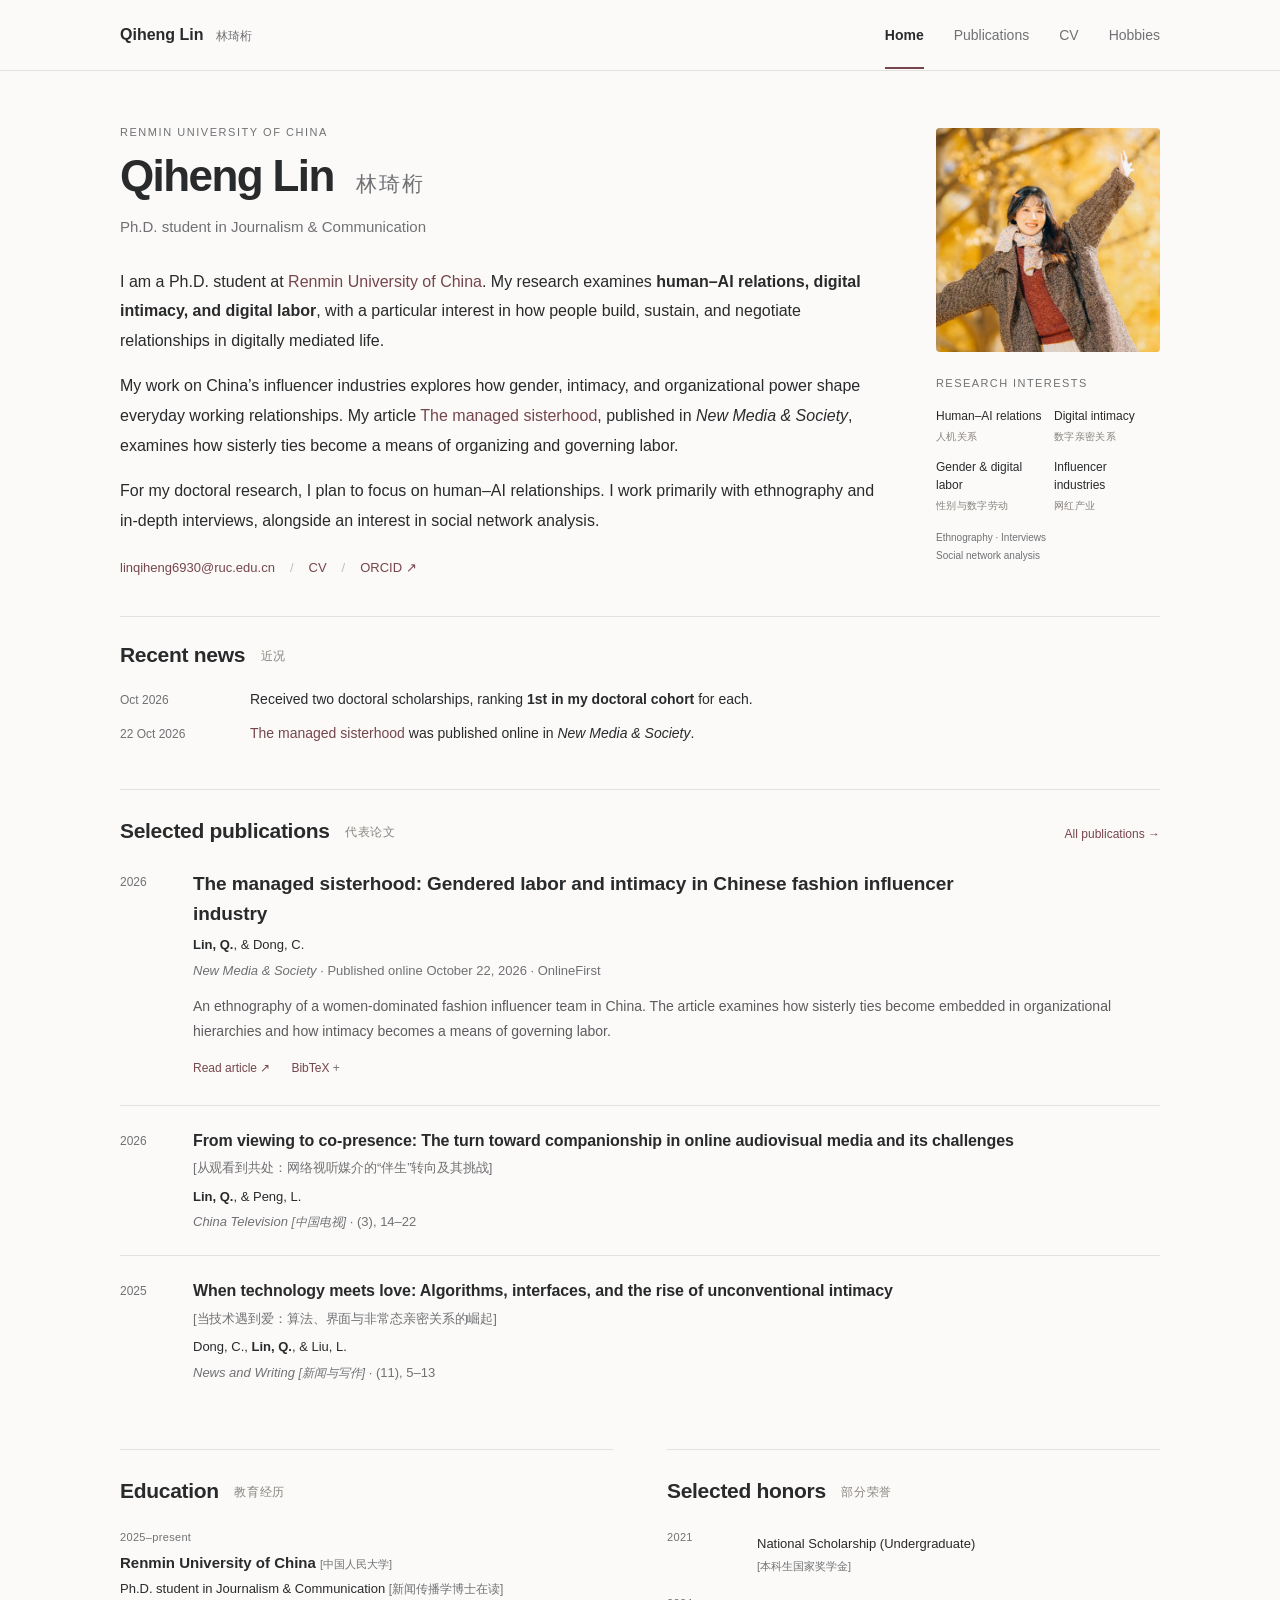
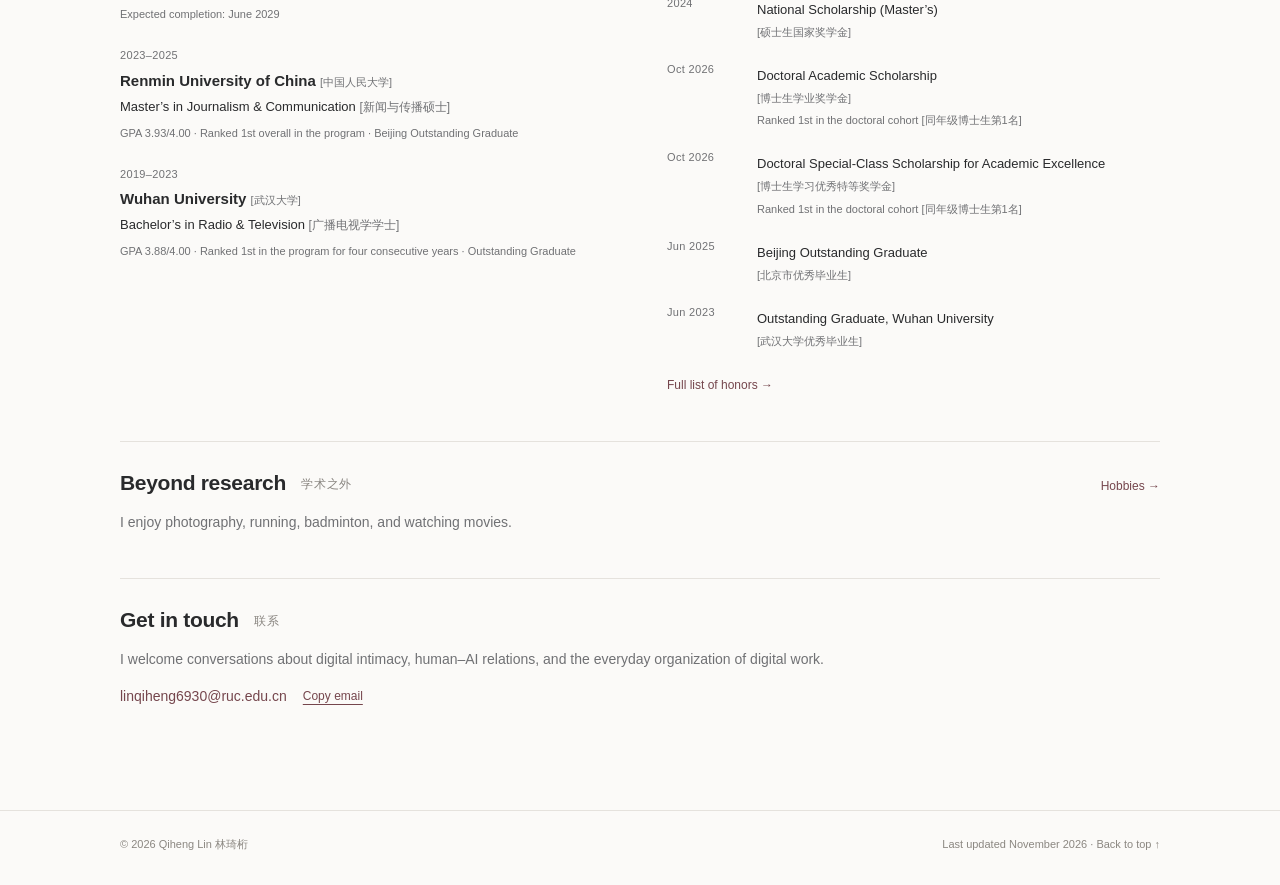
==== index.html @ a07b4e1a "Publish Qiheng Lin's academic homepage" ====
<!doctype html>
<html lang="en"><head><meta charset="utf-8"><meta name="viewport" content="width=device-width,initial-scale=1"><meta name="description" content="Qiheng Lin (林琦桁), Ph.D. student at Renmin University of China. Research on human–AI relations, digital intimacy, influencer industries, and digital labor."><meta name="theme-color" content="#fbfaf8"><meta property="og:title" content="Qiheng Lin 林琦桁 — Academic Homepage"><meta property="og:description" content="Qiheng Lin (林琦桁), Ph.D. student at Renmin University of China. Research on human–AI relations, digital intimacy, influencer industries, and digital labor."><meta property="og:type" content="website"><title>Qiheng Lin 林琦桁 — Academic Homepage</title><link rel="icon" href="./favicon.svg" type="image/svg+xml"><link rel="stylesheet" href="./style.css"><script src="./script.js" defer></script><script type="application/ld+json">{"@context": "https://schema.org", "@type": "Person", "name": "Qiheng Lin", "alternateName": "林琦桁", "email": "linqiheng6930@ruc.edu.cn", "affiliation": {"@type": "CollegeOrUniversity", "name": "Renmin University of China"}, "sameAs": ["https://orcid.org/0009-0000-4367-6252"], "knowsAbout": ["Human–AI relations", "Digital intimacy", "Digital labor", "Ethnography"]}</script></head>
<body><a class="skip-link" href="#main">Skip to content</a><header class="site-header"><div class="header-inner"><a class="wordmark" href="./index.html">Qiheng Lin <span lang="zh-CN">林琦桁</span></a><nav aria-label="Main navigation"><a href="./index.html" aria-current=page>Home</a><a href="./publications.html" >Publications</a><a href="./cv.html" >CV</a><a href="./hobbies.html" >Hobbies</a></nav></div></header>
<main id="main" class="page"><section class="intro" aria-labelledby="name"><div class="intro-grid"><div class="bio"><div class="intro-heading"><p class="eyebrow">Renmin University of China</p><h1 id="name">Qiheng Lin <span lang="zh-CN">林琦桁</span></h1><p class="role">Ph.D. student in Journalism &amp; Communication</p></div><p>I am a Ph.D. student at <a href="https://www.ruc.edu.cn/" target="_blank" rel="noopener noreferrer">Renmin University of China</a>. My research examines <strong>human–AI relations, digital intimacy, and digital labor</strong>, with a particular interest in how people build, sustain, and negotiate relationships in digitally mediated life.</p><p>My work on China’s influencer industries explores how gender, intimacy, and organizational power shape everyday working relationships. My article <a href="https://doi.org/10.1177/14614448261493399" target="_blank" rel="noopener noreferrer">The managed sisterhood</a>, published in <em>New Media &amp; Society</em>, examines how sisterly ties become a means of organizing and governing labor.</p><p>For my doctoral research, I plan to focus on human–AI relationships. I work primarily with ethnography and in-depth interviews, alongside an interest in social network analysis.</p><div class="profile-links"><a class="email-link" href="mailto:linqiheng6930@ruc.edu.cn">linqiheng6930@ruc.edu.cn</a><span aria-hidden="true">/</span><a href="./cv.html">CV</a><span aria-hidden="true">/</span><a href="https://orcid.org/0009-0000-4367-6252" target="_blank" rel="noopener noreferrer">ORCID ↗</a></div></div><aside class="profile-aside"><a class="portrait-link" href="./assets/photos/portrait-ginkgo.jpg" target="_blank" rel="noopener noreferrer" aria-label="View original portrait of Qiheng Lin"><img class="profile-portrait" src="./assets/photos/portrait-ginkgo.jpg" alt="Qiheng Lin smiling beneath golden ginkgo leaves" width="1440" height="2162" fetchpriority="high" decoding="async"></a><div class="research-aside" aria-labelledby="research-heading"><h2 id="research-heading">Research interests</h2><ul><li>Human–AI relations<span lang="zh-CN">人机关系</span></li><li>Digital intimacy<span lang="zh-CN">数字亲密关系</span></li><li>Gender &amp; digital labor<span lang="zh-CN">性别与数字劳动</span></li><li>Influencer industries<span lang="zh-CN">网红产业</span></li></ul><p class="aside-note">Ethnography · Interviews<br>Social network analysis</p></div></aside></div></section>
<section class="news section" aria-labelledby="news-heading"><h2 id="news-heading">Recent news <span lang="zh-CN">近况</span></h2><ul class="news-list"><li><time datetime="2026-10">Oct 2026</time><p>Received two doctoral scholarships, ranking <strong>1st in my doctoral cohort</strong> for each.</p></li><li><time datetime="2026-10-22">22 Oct 2026</time><p><a href="https://doi.org/10.1177/14614448261493399" target="_blank" rel="noopener noreferrer">The managed sisterhood</a> was published online in <em>New Media &amp; Society</em>.</p></li></ul></section><section class="section" aria-labelledby="selected-heading"><div class="section-heading"><h2 id="selected-heading">Selected publications <span lang="zh-CN">代表论文</span></h2><a class="section-link" href="./publications.html">All publications <span aria-hidden="true">→</span></a></div><article class="publication featured"><div class="pub-year">2026</div><div><h3><a href="https://doi.org/10.1177/14614448261493399" target="_blank" rel="noopener noreferrer">The managed sisterhood: Gendered labor and intimacy in Chinese fashion influencer industry</a></h3><p class="authors"><strong>Lin, Q.</strong>, &amp; Dong, C.</p><p class="venue"><em>New Media &amp; Society</em> · Published online October 22, 2026 · OnlineFirst</p><p class="pub-summary">An ethnography of a women-dominated fashion influencer team in China. The article examines how sisterly ties become embedded in organizational hierarchies and how intimacy becomes a means of governing labor.</p><div class="paper-links"><a href="https://doi.org/10.1177/14614448261493399" target="_blank" rel="noopener noreferrer">Read article <span aria-hidden="true">↗</span></a><details class="citation"><summary>BibTeX</summary><pre>@article{lin2026sisterhood,
  title = {The managed sisterhood: Gendered labor and intimacy in Chinese fashion influencer industry},
  author = {Lin, Qiheng and Dong, Chenyu},
  journal = {New Media &amp; Society},
  year = {2026},
  doi = {10.1177/14614448261493399}
}</pre><button class="copy-citation" type="button">Copy citation</button><span class="copy-status" role="status"></span></details></div></div></article><article class="publication"><div class="pub-year">2026</div><div><h3>From viewing to co-presence: The turn toward companionship in online audiovisual media and its challenges <span class="translation" lang="zh-CN">[从观看到共处：网络视听媒介的“伴生”转向及其挑战]</span></h3><p class="authors"><strong>Lin, Q.</strong>, &amp; Peng, L.</p><p class="venue"><em>China Television <span class="translation" lang="zh-CN">[中国电视]</span></em> · (3), 14–22</p></div></article><article class="publication"><div class="pub-year">2025</div><div><h3>When technology meets love: Algorithms, interfaces, and the rise of unconventional intimacy <span class="translation" lang="zh-CN">[当技术遇到爱：算法、界面与非常态亲密关系的崛起]</span></h3><p class="authors">Dong, C., <strong>Lin, Q.</strong>, &amp; Liu, L.</p><p class="venue"><em>News and Writing <span class="translation" lang="zh-CN">[新闻与写作]</span></em> · (11), 5–13</p></div></article></section><div class="two-columns"><section class="section" aria-labelledby="education-heading"><h2 id="education-heading">Education <span lang="zh-CN">教育经历</span></h2><div class="education-list"><article class="education-item"><span class="date">2025–present</span><h3>Renmin University of China <span class="translation" lang="zh-CN">[中国人民大学]</span></h3><p>Ph.D. student in Journalism &amp; Communication <span class="translation" lang="zh-CN">[新闻传播学博士在读]</span></p><p class="muted small">Expected completion: June 2029</p></article><article class="education-item"><span class="date">2023–2025</span><h3>Renmin University of China <span class="translation" lang="zh-CN">[中国人民大学]</span></h3><p>Master’s in Journalism &amp; Communication <span class="translation" lang="zh-CN">[新闻与传播硕士]</span></p><p class="muted small">GPA 3.93/4.00 · Ranked 1st overall in the program · Beijing Outstanding Graduate</p></article><article class="education-item"><span class="date">2019–2023</span><h3>Wuhan University <span class="translation" lang="zh-CN">[武汉大学]</span></h3><p>Bachelor’s in Radio &amp; Television <span class="translation" lang="zh-CN">[广播电视学学士]</span></p><p class="muted small">GPA 3.88/4.00 · Ranked 1st in the program for four consecutive years · Outstanding Graduate</p></article></div></section><section class="section" aria-labelledby="awards-heading"><h2 id="awards-heading">Selected honors <span lang="zh-CN">部分荣誉</span></h2><ul class="record-list"><li><span class="date">2021</span><div><span class="record-title">National Scholarship (Undergraduate) <span class="translation" lang="zh-CN">[本科生国家奖学金]</span></span></div></li><li><span class="date">2024</span><div><span class="record-title">National Scholarship (Master’s) <span class="translation" lang="zh-CN">[硕士生国家奖学金]</span></span></div></li><li><span class="date">Oct 2026</span><div><span class="record-title">Doctoral Academic Scholarship <span class="translation" lang="zh-CN">[博士生学业奖学金]</span></span><p class="muted small">Ranked 1st in the doctoral cohort [同年级博士生第1名]</p></div></li><li><span class="date">Oct 2026</span><div><span class="record-title">Doctoral Special-Class Scholarship for Academic Excellence <span class="translation" lang="zh-CN">[博士生学习优秀特等奖学金]</span></span><p class="muted small">Ranked 1st in the doctoral cohort [同年级博士生第1名]</p></div></li><li><span class="date">Jun 2025</span><div><span class="record-title">Beijing Outstanding Graduate <span class="translation" lang="zh-CN">[北京市优秀毕业生]</span></span></div></li><li><span class="date">Jun 2023</span><div><span class="record-title">Outstanding Graduate, Wuhan University <span class="translation" lang="zh-CN">[武汉大学优秀毕业生]</span></span></div></li></ul><a class="quiet-link" href="./cv.html#honors">Full list of honors →</a></section></div><section class="section hobby-intro"><div class="section-heading"><h2>Beyond research <span lang="zh-CN">学术之外</span></h2><a class="section-link" href="./hobbies.html">Hobbies <span aria-hidden="true">→</span></a></div><p>I enjoy photography, running, badminton, and watching movies.</p></section><section id="contact" class="contact section"><h2>Get in touch <span lang="zh-CN">联系</span></h2><p>I welcome conversations about digital intimacy, human–AI relations, and the everyday organization of digital work.</p><p class="contact-line"><a href="mailto:linqiheng6930@ruc.edu.cn">linqiheng6930@ruc.edu.cn</a><button id="copy-email" class="text-button" type="button" aria-label="Copy email address">Copy email</button><span id="email-status" role="status" class="small muted"></span></p></section></main>
<footer class="site-footer"><div><span>© 2026 Qiheng Lin <span lang="zh-CN">林琦桁</span></span><span>Last updated November 2026 <span aria-hidden="true">·</span> <a href="#main">Back to top ↑</a></span></div></footer></body></html>
---- style.css ----
:root{--paper:#fbfaf8;--ink:#292a2c;--muted:#707174;--accent:#75464d;--line:#e5e2dd;--serif:Georgia,"Times New Roman","Songti SC",serif;--sans:-apple-system,BlinkMacSystemFont,"Segoe UI",Arial,"PingFang SC","Microsoft YaHei",sans-serif}
*{box-sizing:border-box}html{scroll-behavior:smooth;scroll-padding-top:94px}body{margin:0;background:var(--paper);color:var(--ink);font:16px/1.75 var(--sans);-webkit-font-smoothing:antialiased}a{color:var(--accent);text-decoration:none;text-underline-offset:4px}a:hover{text-decoration:underline}a:focus-visible,button:focus-visible,summary:focus-visible{outline:2px solid var(--accent);outline-offset:5px}button{font:inherit}p,h1,h2,h3{margin:0}p+p{margin-top:16px}strong{font-weight:600}.small{font-size:13px;line-height:1.65}.muted{color:var(--muted)}.translation{color:var(--muted);font-weight:400;font-size:.92em}.skip-link{position:fixed;top:-80px;left:16px;background:white;z-index:10;padding:12px}.skip-link:focus{top:8px}
.site-header{border-bottom:1px solid var(--line);background:rgba(251,250,248,.97);position:sticky;top:0;z-index:5}.header-inner{max-width:1096px;margin:auto;padding:21px 28px;display:flex;align-items:center;justify-content:space-between;gap:24px}.wordmark{font-size:16px;font-weight:650;color:var(--ink);white-space:nowrap}.wordmark span{margin-left:8px;color:var(--muted);font-size:12px;font-weight:400}.site-header nav{display:flex;gap:30px;font-size:14px}.site-header nav a{color:var(--muted);position:relative}.site-header nav a[aria-current]{color:var(--ink);font-weight:600}.site-header nav a[aria-current]:after{content:"";position:absolute;left:0;right:0;bottom:-22px;height:2px;background:var(--accent)}.page{max-width:1096px;padding:0 28px;margin:0 auto}.intro{padding-top:51px}.eyebrow{font-size:11px;text-transform:uppercase;letter-spacing:.14em;color:var(--muted);margin-bottom:6px}h1{font-size:44px;font-weight:650;line-height:1.25;letter-spacing:-1.6px}h1 span{font-size:21px;font-weight:400;letter-spacing:2px;margin-left:12px;color:var(--muted)}.role{font-size:15px;margin-top:11px;color:var(--muted)}.intro-grid{display:grid;grid-template-columns:minmax(0,1fr) 208px;gap:64px;margin-top:29px}.bio{font-size:16px;line-height:1.85}.profile-links{display:flex;align-items:center;flex-wrap:wrap;gap:8px 15px;margin-top:21px;font-size:13px}.profile-links>span{color:#c3bdb6}.email-link{overflow-wrap:anywhere}.research-aside{padding:6px 0 0 25px;border-left:1px solid var(--line);align-self:start}.research-aside h2{font-size:11px;text-transform:uppercase;letter-spacing:.13em;font-weight:500;color:var(--muted)}.research-aside ul{list-style:none;margin:18px 0 23px;padding:0}.research-aside li{font-size:14px;margin-bottom:15px;line-height:1.45}.research-aside li span{display:block;color:#86827f;font-size:11px;margin-top:4px;letter-spacing:.03em}.aside-note{color:var(--muted);font-size:11px;line-height:1.8}.section{margin-top:43px;border-top:1px solid var(--line);padding-top:26px}.section h2{font-size:21px;font-weight:600;line-height:1.4;letter-spacing:-.3px;margin-bottom:24px}.section h2>span{font-size:12px;font-weight:400;letter-spacing:.05em;color:#898580;margin-left:10px;vertical-align:middle}.section-heading{display:flex;justify-content:space-between;gap:20px;align-items:baseline}.section-link,.quiet-link{font-size:12px}.news{margin-top:36px;padding-top:23px}.news h2{margin-bottom:17px}.news-list{list-style:none;padding:0;margin:0}.news-list li{display:grid;grid-template-columns:112px 1fr;gap:18px;margin-top:10px;font-size:14px}.news-list time{font-size:12px;color:var(--muted);padding-top:3px;font-variant-numeric:tabular-nums}
.publication{display:grid;grid-template-columns:52px minmax(0,1fr);gap:21px;padding:22px 0;border-top:1px solid var(--line)}.publication:first-of-type{border-top:0;padding-top:0}.pub-year{font-size:12px;color:var(--muted);padding-top:3px;font-variant-numeric:tabular-nums}.publication h3{font-size:16px;line-height:1.6;font-weight:600;letter-spacing:-.1px}.publication h3>a{color:var(--ink)}.publication h3>a:hover{color:var(--accent)}.publication h3 .translation{display:block;margin-top:3px;font-size:13px;line-height:1.8}.authors{font-size:13px;margin-top:6px}.venue{font-size:13px;margin-top:3px;color:var(--muted);line-height:1.65}.pub-summary{font-size:14px;line-height:1.8;color:#5c5c60;margin-top:13px}.pub-note{font-size:12px;color:var(--accent);margin-top:6px}.featured{padding-bottom:26px}.featured h3{font-size:19px;line-height:1.55;max-width:780px}.paper-links{display:flex;align-items:baseline;gap:21px;font-size:12px;margin-top:13px;flex-wrap:wrap}.citation summary{cursor:pointer;color:var(--accent);list-style:none}.citation summary::-webkit-details-marker{display:none}.citation summary:after{content:" +";color:var(--muted)}.citation[open] summary:after{content:" −"}.citation pre{font-family:ui-monospace,SFMono-Regular,Consolas,monospace;font-size:11px;background:#f0eeea;border:1px solid var(--line);padding:17px;white-space:pre-wrap;overflow-wrap:anywhere;max-width:700px;margin-top:12px}.copy-citation,.text-button{border:0;padding:0;background:none;font-size:12px;color:var(--accent);text-decoration:underline;text-underline-offset:4px;cursor:pointer}.copy-status{margin-left:10px;color:var(--muted)}
.two-columns{display:grid;grid-template-columns:1fr 1fr;gap:54px}.education-item{position:relative;margin-bottom:24px}.date{display:block;color:var(--muted);font-size:11px;letter-spacing:.03em;font-variant-numeric:tabular-nums;line-height:1.6}.education-item h3{font-size:15px;margin-top:4px;line-height:1.6;font-weight:600}.education-item h3 .translation{font-size:11px}.education-item>p{font-size:13px;line-height:1.75;margin-top:3px}.education-item>p.small{font-size:11px;line-height:1.65;margin-top:5px}.record-list{list-style:none;padding:0;margin:0}.record-list li{display:grid;grid-template-columns:105px minmax(0,1fr);gap:17px;margin-bottom:20px}.record-list .record-title,.record-list h3{font-size:14px;line-height:1.65;font-weight:500}.record-list .translation{font-size:12px}.record-list .muted{margin-top:4px;font-size:12px}.record-list p{font-size:14px}.two-columns .record-list li{grid-template-columns:78px minmax(0,1fr);gap:12px;margin-bottom:20px}.two-columns .record-list .record-title{font-size:13px}.two-columns .record-list .translation{display:block;font-size:11px}.two-columns .record-list .muted{font-size:11px}.quiet-link{display:inline-block;margin-top:4px}.contact{padding-bottom:48px}.contact h2{margin-bottom:13px}.contact p{font-size:14px;color:var(--muted)}.contact .contact-line{display:flex;flex-wrap:wrap;gap:16px;align-items:center;margin-top:12px}.site-footer{border-top:1px solid var(--line);font-size:11px;color:#8b8781}.site-footer>div{max-width:1096px;padding:24px 28px 30px;margin:auto;display:flex;justify-content:space-between;gap:20px}.site-footer a{color:inherit}.page-title{padding-top:48px}.page-title>p:not(.eyebrow){margin-top:15px;color:var(--muted);font-size:14px}.page-title>p.small{font-size:12px;max-width:750px}.page-title h1{font-size:37px}.page-title h1>span{font-size:19px}.section-nav{display:flex;flex-wrap:wrap;gap:12px 26px;font-size:12px;margin-top:25px}.first-section{margin-top:29px}.page>.section:last-child{margin-bottom:54px}.talk{display:grid;grid-template-columns:105px minmax(0,1fr);gap:17px;margin-bottom:26px}.talk h3{font-size:15px;line-height:1.7;font-weight:550}.talk h3 .translation{display:block;font-size:12px}.talk p{font-size:13px;margin-top:4px}.talk p.small{font-size:12px}.cv-title-line{display:flex;justify-content:space-between;align-items:center;gap:20px}.print-button{background:transparent;border:1px solid #d7d1ca;border-radius:3px;color:var(--accent);padding:7px 14px;font-size:12px;cursor:pointer}.print-button:hover{background:#f1eeea}.page:has(.cv-title-line) .education-list{display:grid;grid-template-columns:repeat(3,1fr);gap:28px}.page:has(.cv-title-line) .publication{padding:17px 0}.page:has(.cv-title-line) .publication h3{font-size:14px}.page:has(.cv-title-line) .section h2{margin-bottom:21px}
@media(min-width:1400px){.intro{padding-top:60px}.intro-grid{gap:80px}}
@media(max-width:760px){.header-inner{padding:17px 22px;gap:18px}.wordmark span{display:none}.site-header nav{gap:20px;font-size:12px}.site-header nav a[aria-current]:after{bottom:-19px}.page{padding:0 22px}.intro{padding-top:35px}.eyebrow{font-size:10px}h1{font-size:36px}h1 span{font-size:18px;letter-spacing:1px;margin-left:8px}.role{font-size:13px}.intro-grid{grid-template-columns:1fr;gap:24px;margin-top:22px}.bio{font-size:15px;line-height:1.85}.research-aside{border-left:0;border-top:1px solid var(--line);padding:18px 0 0}.research-aside ul{display:grid;grid-template-columns:1fr 1fr;gap:13px 20px;margin:13px 0 0}.research-aside li{margin:0;font-size:13px}.research-aside li span{font-size:10px}.aside-note{display:none}.profile-links{font-size:12px;gap:8px 11px}.section{margin-top:31px;padding-top:22px}.section h2{font-size:19px;margin-bottom:19px}.section h2>span{font-size:11px;margin-left:6px}.section-link{font-size:11px}.news-list li{grid-template-columns:82px 1fr;gap:12px;font-size:13px}.news-list time{font-size:10px}.publication{grid-template-columns:35px 1fr;gap:13px;padding:19px 0}.pub-year{font-size:11px}.publication h3{font-size:15px}.featured h3{font-size:17px}.authors,.venue{font-size:12px}.pub-summary{font-size:13px}.two-columns{grid-template-columns:1fr;gap:0}.two-columns .record-list li{grid-template-columns:85px 1fr}.education-item{margin-bottom:22px}.contact{padding-bottom:31px}.site-footer>div{padding:19px 22px;flex-direction:column;gap:7px}.page-title{padding-top:34px}.page-title h1{font-size:31px}.page-title h1>span{font-size:17px}.page-title>p:not(.eyebrow){font-size:13px}.record-list li,.talk{grid-template-columns:75px 1fr;gap:12px}.record-list .record-title,.record-list h3{font-size:13px}.record-list p{font-size:13px}.talk h3{font-size:14px}.cv-title-line{align-items:start;flex-direction:column;gap:16px}.page:has(.cv-title-line) .education-list{grid-template-columns:1fr;gap:0}}
@media(prefers-reduced-motion:reduce){html{scroll-behavior:auto}}
@media print{@page{margin:16mm}.site-header,.site-footer,.print-button,.skip-link,.text-button,.section-nav,.paper-links{display:none!important}body{font-size:10pt;color:#111;background:#fff;line-height:1.5}.page{max-width:none;padding:0}.page-title{padding-top:0}.eyebrow{font-size:8pt}.page-title h1{font-size:25pt}.section{margin-top:18px;padding-top:12px}.section h2{font-size:15pt;margin-bottom:12px;break-after:avoid}.publication,.talk,.record-list li,.education-item{break-inside:avoid}.publication{padding:10px 0;gap:12px;grid-template-columns:35px 1fr}.publication h3,.talk h3{font-size:10pt!important}.authors,.venue,.record-list .record-title{font-size:9pt}.translation{color:#555}a{color:inherit}.page>.section:last-child{margin-bottom:0}.page:has(.cv-title-line) .education-list{grid-template-columns:1fr;gap:0}.education-item{margin-bottom:12px}.education-item>p.small,.record-list .muted{font-size:8pt}}

/* Employer marks retain their original colors and aspect ratios. */
.experience-list>li{margin-bottom:26px;align-items:center}
.experience-entry{display:grid;grid-template-columns:108px minmax(0,1fr);gap:22px;align-items:center;min-height:60px}
.company-logo{display:flex;align-items:center;justify-content:center;width:108px;height:60px;flex-shrink:0}
.company-logo img{display:block;width:96px;height:56px;object-fit:contain}
.company-logo[href*="tiktok"] img,.company-logo[href*="feishu"] img{width:46px;height:46px}
.company-logo:hover{opacity:.8}
.experience-copy{min-width:0}.experience-copy h3{margin:0}
.experience-copy>p{margin-top:5px!important;font-size:13px!important;color:var(--muted)}
@media(max-width:760px){.experience-list>li{grid-template-columns:1fr;gap:8px;margin-bottom:28px}.experience-entry{grid-template-columns:74px minmax(0,1fr);gap:15px}.company-logo{width:74px;height:52px}.company-logo img{width:74px;height:46px}.company-logo[href*="tiktok"] img,.company-logo[href*="feishu"] img{width:40px;height:40px}.experience-copy h3 .translation{display:block;margin-top:3px}.experience-copy>p{font-size:12px!important}.experience-list>li:has(.company-logo-empty) .experience-entry{grid-template-columns:1fr}.company-logo-empty{display:none}}
@media print{.experience-entry{grid-template-columns:82px minmax(0,1fr);gap:14px;min-height:40px}.company-logo{width:82px;height:40px}.company-logo img{width:78px;height:36px}.company-logo[href*="tiktok"] img,.company-logo[href*="feishu"] img{width:34px;height:34px}.experience-list>li{margin-bottom:14px}}
.company-logo[href*="chinaunicom"] img{width:54px;height:44px}
@media(max-width:760px){.company-logo[href*="chinaunicom"] img{width:48px;height:40px}}

/* Full-resolution originals are used directly; layout never changes the source files. */
.intro-grid{margin-top:0;grid-template-columns:minmax(0,1fr) 224px;gap:58px;align-items:start}
.intro-heading{margin-bottom:26px}.intro-heading .eyebrow{margin-bottom:6px}.intro-heading .role{font-size:15px;line-height:1.75;margin-top:11px}
.profile-aside{align-self:start;padding-top:6px}.portrait-link{display:block;line-height:0;aspect-ratio:1/1;overflow:hidden;border-radius:4px}
.profile-portrait{display:block;width:100%;height:auto;border-radius:4px;aspect-ratio:1/1;object-fit:cover;object-position:50% 58%;transform:scale(1.4);transform-origin:44% 44%}
.profile-aside .research-aside{border:0;padding:0;margin-top:22px}
.profile-aside .research-aside ul{display:grid;grid-template-columns:1fr 1fr;gap:14px 12px;margin:14px 0 0}
.profile-aside .research-aside li{font-size:12px;margin:0;line-height:1.5}.profile-aside .research-aside li span{font-size:10px}
.profile-aside .aside-note{margin-top:16px;font-size:10px}
.conference-gallery{display:grid;grid-template-columns:repeat(5,minmax(0,1fr));gap:18px 16px;margin-top:24px;padding-top:22px;border-top:1px solid var(--line)}
.conference-photo{margin:0;min-width:0}
.conference-photo img{display:block;width:100%;height:auto;aspect-ratio:4/3;object-fit:cover;object-position:center 38%;border-radius:3px}
.conference-photo figcaption{margin-top:7px;line-height:1.55;font-size:11px}
.photo-caption-zh{display:block;color:var(--muted);font-size:10px}
@media(max-width:760px){.intro-grid{display:flex;flex-direction:column;gap:25px}.intro-heading{margin-bottom:22px}.intro-heading .role{font-size:13px}.profile-aside{display:grid;grid-template-columns:134px minmax(0,1fr);gap:22px;padding:0;width:100%;align-items:start}.profile-aside .research-aside{margin:0;padding:0;border:0}.profile-aside .research-aside ul{grid-template-columns:1fr;gap:10px;margin-top:10px}.profile-aside .research-aside li{font-size:12px}.profile-aside .research-aside li span{font-size:10px}.profile-aside .research-aside h2{font-size:10px}.conference-gallery{grid-template-columns:repeat(2,minmax(0,1fr));gap:16px 14px;max-width:420px}}
@media(max-width:390px){.profile-aside{grid-template-columns:120px minmax(0,1fr);gap:18px}}
@media print{.profile-aside{display:none}.intro-grid{display:block}.conference-gallery{display:none}}
@media(max-width:760px){.intro-grid{display:grid;grid-template-columns:minmax(0,1fr);gap:22px}.intro-grid>.bio{display:contents}.intro-heading{grid-row:1;margin-bottom:0}.profile-aside{grid-row:2}.intro-grid>.bio>p{margin:0}.intro-grid .profile-links{margin-top:0}}
.company-logo:has(img[src*="showworld"]){height:76px}
.company-logo img[src*="showworld"]{width:76px;height:76px}
@media(max-width:760px){.company-logo:has(img[src*="showworld"]){height:64px}.company-logo img[src*="showworld"]{width:64px;height:64px}}
@media print{.company-logo:has(img[src*="showworld"]){height:46px}.company-logo img[src*="showworld"]{width:46px;height:46px}}

/* Original files are displayed at a uniform height, with room for wider frames. */
.hobby-intro p{font-size:14px;color:var(--muted)}
.hobby-intro .section-heading h2{margin-bottom:13px}
.hobby-list{list-style:none;display:flex;flex-wrap:wrap;gap:12px 30px;padding:0;margin:22px 0 0;font-size:13px}
.hobby-list span{font-size:11px;color:var(--muted);margin-left:4px}
.photography-section{margin-top:34px}
.photography-section>h2{margin-bottom:26px}
.photography-grid{display:grid;grid-template-columns:repeat(6,minmax(0,1fr));grid-auto-rows:calc(min(25vw,274px) - 31.5px);gap:14px;align-items:stretch}
.photography-grid figure{margin:0;min-width:0;min-height:0;line-height:0;overflow:hidden;border-radius:2px}
.photography-grid img{display:block;width:100%;height:100%;object-fit:cover}
.photography-grid .photography-wide{grid-column:span 2}
.photography-square img{object-position:center bottom}
@media(max-width:760px){.photography-grid{grid-template-columns:repeat(2,minmax(0,1fr));grid-auto-rows:calc(75vw - 42.75px);gap:16px 13px}.hobby-list{gap:10px 22px}.photography-section{margin-top:28px}}
@media(max-width:560px){html{scroll-padding-top:130px}.header-inner{flex-wrap:wrap;row-gap:12px}.site-header nav{width:100%;justify-content:space-between;gap:14px}.site-header nav a[aria-current]:after{bottom:-18px}.hobby-list{gap:10px 16px;font-size:12px}.hobby-list span{font-size:10px;margin-left:2px}}
@media print{.hobby-list{gap:20px}.photography-grid{grid-template-columns:repeat(6,minmax(0,1fr));grid-auto-rows:120px}.photography-grid figure{break-inside:avoid}}
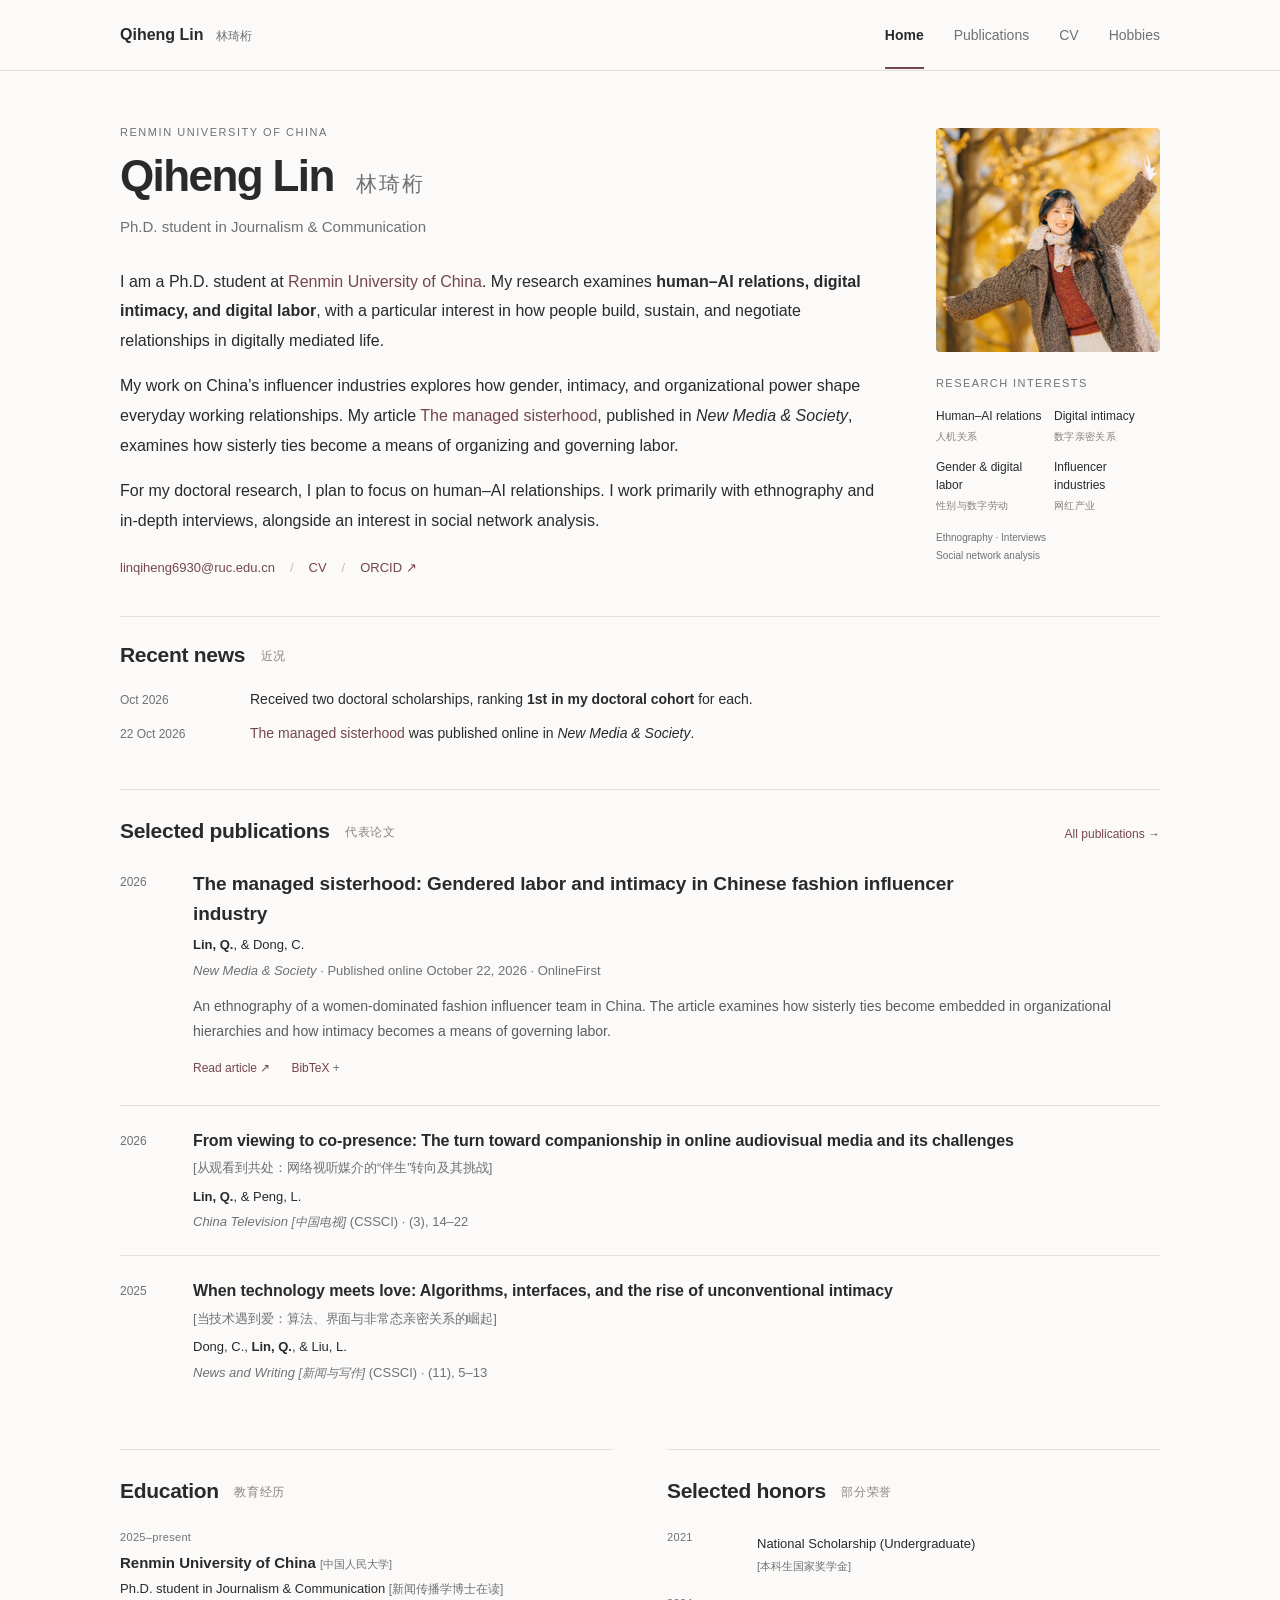
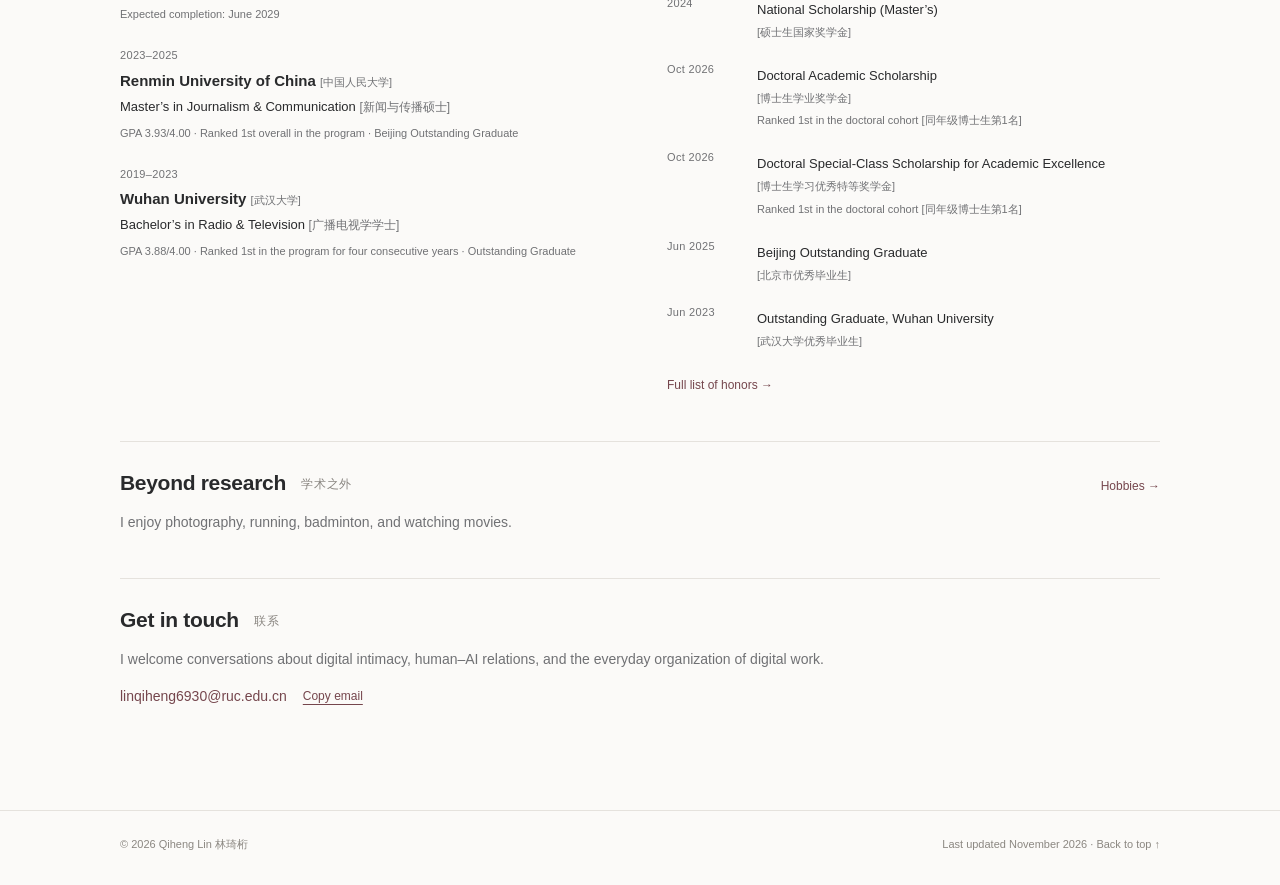
==== commit 5a7a97b5: "Add CSSCI indexing labels to selected Chinese journal publications" ====
--- a/index.html
+++ b/index.html
@@ -8,5 +8,5 @@
   journal = {New Media &amp; Society},
   year = {2026},
   doi = {10.1177/14614448261493399}
-}</pre><button class="copy-citation" type="button">Copy citation</button><span class="copy-status" role="status"></span></details></div></div></article><article class="publication"><div class="pub-year">2026</div><div><h3>From viewing to co-presence: The turn toward companionship in online audiovisual media and its challenges <span class="translation" lang="zh-CN">[从观看到共处：网络视听媒介的“伴生”转向及其挑战]</span></h3><p class="authors"><strong>Lin, Q.</strong>, &amp; Peng, L.</p><p class="venue"><em>China Television <span class="translation" lang="zh-CN">[中国电视]</span></em> · (3), 14–22</p></div></article><article class="publication"><div class="pub-year">2025</div><div><h3>When technology meets love: Algorithms, interfaces, and the rise of unconventional intimacy <span class="translation" lang="zh-CN">[当技术遇到爱：算法、界面与非常态亲密关系的崛起]</span></h3><p class="authors">Dong, C., <strong>Lin, Q.</strong>, &amp; Liu, L.</p><p class="venue"><em>News and Writing <span class="translation" lang="zh-CN">[新闻与写作]</span></em> · (11), 5–13</p></div></article></section><div class="two-columns"><section class="section" aria-labelledby="education-heading"><h2 id="education-heading">Education <span lang="zh-CN">教育经历</span></h2><div class="education-list"><article class="education-item"><span class="date">2025–present</span><h3>Renmin University of China <span class="translation" lang="zh-CN">[中国人民大学]</span></h3><p>Ph.D. student in Journalism &amp; Communication <span class="translation" lang="zh-CN">[新闻传播学博士在读]</span></p><p class="muted small">Expected completion: June 2029</p></article><article class="education-item"><span class="date">2023–2025</span><h3>Renmin University of China <span class="translation" lang="zh-CN">[中国人民大学]</span></h3><p>Master’s in Journalism &amp; Communication <span class="translation" lang="zh-CN">[新闻与传播硕士]</span></p><p class="muted small">GPA 3.93/4.00 · Ranked 1st overall in the program · Beijing Outstanding Graduate</p></article><article class="education-item"><span class="date">2019–2023</span><h3>Wuhan University <span class="translation" lang="zh-CN">[武汉大学]</span></h3><p>Bachelor’s in Radio &amp; Television <span class="translation" lang="zh-CN">[广播电视学学士]</span></p><p class="muted small">GPA 3.88/4.00 · Ranked 1st in the program for four consecutive years · Outstanding Graduate</p></article></div></section><section class="section" aria-labelledby="awards-heading"><h2 id="awards-heading">Selected honors <span lang="zh-CN">部分荣誉</span></h2><ul class="record-list"><li><span class="date">2021</span><div><span class="record-title">National Scholarship (Undergraduate) <span class="translation" lang="zh-CN">[本科生国家奖学金]</span></span></div></li><li><span class="date">2024</span><div><span class="record-title">National Scholarship (Master’s) <span class="translation" lang="zh-CN">[硕士生国家奖学金]</span></span></div></li><li><span class="date">Oct 2026</span><div><span class="record-title">Doctoral Academic Scholarship <span class="translation" lang="zh-CN">[博士生学业奖学金]</span></span><p class="muted small">Ranked 1st in the doctoral cohort [同年级博士生第1名]</p></div></li><li><span class="date">Oct 2026</span><div><span class="record-title">Doctoral Special-Class Scholarship for Academic Excellence <span class="translation" lang="zh-CN">[博士生学习优秀特等奖学金]</span></span><p class="muted small">Ranked 1st in the doctoral cohort [同年级博士生第1名]</p></div></li><li><span class="date">Jun 2025</span><div><span class="record-title">Beijing Outstanding Graduate <span class="translation" lang="zh-CN">[北京市优秀毕业生]</span></span></div></li><li><span class="date">Jun 2023</span><div><span class="record-title">Outstanding Graduate, Wuhan University <span class="translation" lang="zh-CN">[武汉大学优秀毕业生]</span></span></div></li></ul><a class="quiet-link" href="./cv.html#honors">Full list of honors →</a></section></div><section class="section hobby-intro"><div class="section-heading"><h2>Beyond research <span lang="zh-CN">学术之外</span></h2><a class="section-link" href="./hobbies.html">Hobbies <span aria-hidden="true">→</span></a></div><p>I enjoy photography, running, badminton, and watching movies.</p></section><section id="contact" class="contact section"><h2>Get in touch <span lang="zh-CN">联系</span></h2><p>I welcome conversations about digital intimacy, human–AI relations, and the everyday organization of digital work.</p><p class="contact-line"><a href="mailto:linqiheng6930@ruc.edu.cn">linqiheng6930@ruc.edu.cn</a><button id="copy-email" class="text-button" type="button" aria-label="Copy email address">Copy email</button><span id="email-status" role="status" class="small muted"></span></p></section></main>
+}</pre><button class="copy-citation" type="button">Copy citation</button><span class="copy-status" role="status"></span></details></div></div></article><article class="publication"><div class="pub-year">2026</div><div><h3>From viewing to co-presence: The turn toward companionship in online audiovisual media and its challenges <span class="translation" lang="zh-CN">[从观看到共处：网络视听媒介的“伴生”转向及其挑战]</span></h3><p class="authors"><strong>Lin, Q.</strong>, &amp; Peng, L.</p><p class="venue"><em>China Television <span class="translation" lang="zh-CN">[中国电视]</span></em> <span class="journal-index" title="Chinese Social Sciences Citation Index">(CSSCI)</span> · (3), 14–22</p></div></article><article class="publication"><div class="pub-year">2025</div><div><h3>When technology meets love: Algorithms, interfaces, and the rise of unconventional intimacy <span class="translation" lang="zh-CN">[当技术遇到爱：算法、界面与非常态亲密关系的崛起]</span></h3><p class="authors">Dong, C., <strong>Lin, Q.</strong>, &amp; Liu, L.</p><p class="venue"><em>News and Writing <span class="translation" lang="zh-CN">[新闻与写作]</span></em> <span class="journal-index" title="Chinese Social Sciences Citation Index">(CSSCI)</span> · (11), 5–13</p></div></article></section><div class="two-columns"><section class="section" aria-labelledby="education-heading"><h2 id="education-heading">Education <span lang="zh-CN">教育经历</span></h2><div class="education-list"><article class="education-item"><span class="date">2025–present</span><h3>Renmin University of China <span class="translation" lang="zh-CN">[中国人民大学]</span></h3><p>Ph.D. student in Journalism &amp; Communication <span class="translation" lang="zh-CN">[新闻传播学博士在读]</span></p><p class="muted small">Expected completion: June 2029</p></article><article class="education-item"><span class="date">2023–2025</span><h3>Renmin University of China <span class="translation" lang="zh-CN">[中国人民大学]</span></h3><p>Master’s in Journalism &amp; Communication <span class="translation" lang="zh-CN">[新闻与传播硕士]</span></p><p class="muted small">GPA 3.93/4.00 · Ranked 1st overall in the program · Beijing Outstanding Graduate</p></article><article class="education-item"><span class="date">2019–2023</span><h3>Wuhan University <span class="translation" lang="zh-CN">[武汉大学]</span></h3><p>Bachelor’s in Radio &amp; Television <span class="translation" lang="zh-CN">[广播电视学学士]</span></p><p class="muted small">GPA 3.88/4.00 · Ranked 1st in the program for four consecutive years · Outstanding Graduate</p></article></div></section><section class="section" aria-labelledby="awards-heading"><h2 id="awards-heading">Selected honors <span lang="zh-CN">部分荣誉</span></h2><ul class="record-list"><li><span class="date">2021</span><div><span class="record-title">National Scholarship (Undergraduate) <span class="translation" lang="zh-CN">[本科生国家奖学金]</span></span></div></li><li><span class="date">2024</span><div><span class="record-title">National Scholarship (Master’s) <span class="translation" lang="zh-CN">[硕士生国家奖学金]</span></span></div></li><li><span class="date">Oct 2026</span><div><span class="record-title">Doctoral Academic Scholarship <span class="translation" lang="zh-CN">[博士生学业奖学金]</span></span><p class="muted small">Ranked 1st in the doctoral cohort [同年级博士生第1名]</p></div></li><li><span class="date">Oct 2026</span><div><span class="record-title">Doctoral Special-Class Scholarship for Academic Excellence <span class="translation" lang="zh-CN">[博士生学习优秀特等奖学金]</span></span><p class="muted small">Ranked 1st in the doctoral cohort [同年级博士生第1名]</p></div></li><li><span class="date">Jun 2025</span><div><span class="record-title">Beijing Outstanding Graduate <span class="translation" lang="zh-CN">[北京市优秀毕业生]</span></span></div></li><li><span class="date">Jun 2023</span><div><span class="record-title">Outstanding Graduate, Wuhan University <span class="translation" lang="zh-CN">[武汉大学优秀毕业生]</span></span></div></li></ul><a class="quiet-link" href="./cv.html#honors">Full list of honors →</a></section></div><section class="section hobby-intro"><div class="section-heading"><h2>Beyond research <span lang="zh-CN">学术之外</span></h2><a class="section-link" href="./hobbies.html">Hobbies <span aria-hidden="true">→</span></a></div><p>I enjoy photography, running, badminton, and watching movies.</p></section><section id="contact" class="contact section"><h2>Get in touch <span lang="zh-CN">联系</span></h2><p>I welcome conversations about digital intimacy, human–AI relations, and the everyday organization of digital work.</p><p class="contact-line"><a href="mailto:linqiheng6930@ruc.edu.cn">linqiheng6930@ruc.edu.cn</a><button id="copy-email" class="text-button" type="button" aria-label="Copy email address">Copy email</button><span id="email-status" role="status" class="small muted"></span></p></section></main>
 <footer class="site-footer"><div><span>© 2026 Qiheng Lin <span lang="zh-CN">林琦桁</span></span><span>Last updated November 2026 <span aria-hidden="true">·</span> <a href="#main">Back to top ↑</a></span></div></footer></body></html>
--- a/style.css
+++ b/style.css
@@ -1,4 +1,5 @@
 :root{--paper:#fbfaf8;--ink:#292a2c;--muted:#707174;--accent:#75464d;--line:#e5e2dd;--serif:Georgia,"Times New Roman","Songti SC",serif;--sans:-apple-system,BlinkMacSystemFont,"Segoe UI",Arial,"PingFang SC","Microsoft YaHei",sans-serif}
+.journal-index{white-space:nowrap;font-style:normal;font-weight:500}
 *{box-sizing:border-box}html{scroll-behavior:smooth;scroll-padding-top:94px}body{margin:0;background:var(--paper);color:var(--ink);font:16px/1.75 var(--sans);-webkit-font-smoothing:antialiased}a{color:var(--accent);text-decoration:none;text-underline-offset:4px}a:hover{text-decoration:underline}a:focus-visible,button:focus-visible,summary:focus-visible{outline:2px solid var(--accent);outline-offset:5px}button{font:inherit}p,h1,h2,h3{margin:0}p+p{margin-top:16px}strong{font-weight:600}.small{font-size:13px;line-height:1.65}.muted{color:var(--muted)}.translation{color:var(--muted);font-weight:400;font-size:.92em}.skip-link{position:fixed;top:-80px;left:16px;background:white;z-index:10;padding:12px}.skip-link:focus{top:8px}
 .site-header{border-bottom:1px solid var(--line);background:rgba(251,250,248,.97);position:sticky;top:0;z-index:5}.header-inner{max-width:1096px;margin:auto;padding:21px 28px;display:flex;align-items:center;justify-content:space-between;gap:24px}.wordmark{font-size:16px;font-weight:650;color:var(--ink);white-space:nowrap}.wordmark span{margin-left:8px;color:var(--muted);font-size:12px;font-weight:400}.site-header nav{display:flex;gap:30px;font-size:14px}.site-header nav a{color:var(--muted);position:relative}.site-header nav a[aria-current]{color:var(--ink);font-weight:600}.site-header nav a[aria-current]:after{content:"";position:absolute;left:0;right:0;bottom:-22px;height:2px;background:var(--accent)}.page{max-width:1096px;padding:0 28px;margin:0 auto}.intro{padding-top:51px}.eyebrow{font-size:11px;text-transform:uppercase;letter-spacing:.14em;color:var(--muted);margin-bottom:6px}h1{font-size:44px;font-weight:650;line-height:1.25;letter-spacing:-1.6px}h1 span{font-size:21px;font-weight:400;letter-spacing:2px;margin-left:12px;color:var(--muted)}.role{font-size:15px;margin-top:11px;color:var(--muted)}.intro-grid{display:grid;grid-template-columns:minmax(0,1fr) 208px;gap:64px;margin-top:29px}.bio{font-size:16px;line-height:1.85}.profile-links{display:flex;align-items:center;flex-wrap:wrap;gap:8px 15px;margin-top:21px;font-size:13px}.profile-links>span{color:#c3bdb6}.email-link{overflow-wrap:anywhere}.research-aside{padding:6px 0 0 25px;border-left:1px solid var(--line);align-self:start}.research-aside h2{font-size:11px;text-transform:uppercase;letter-spacing:.13em;font-weight:500;color:var(--muted)}.research-aside ul{list-style:none;margin:18px 0 23px;padding:0}.research-aside li{font-size:14px;margin-bottom:15px;line-height:1.45}.research-aside li span{display:block;color:#86827f;font-size:11px;margin-top:4px;letter-spacing:.03em}.aside-note{color:var(--muted);font-size:11px;line-height:1.8}.section{margin-top:43px;border-top:1px solid var(--line);padding-top:26px}.section h2{font-size:21px;font-weight:600;line-height:1.4;letter-spacing:-.3px;margin-bottom:24px}.section h2>span{font-size:12px;font-weight:400;letter-spacing:.05em;color:#898580;margin-left:10px;vertical-align:middle}.section-heading{display:flex;justify-content:space-between;gap:20px;align-items:baseline}.section-link,.quiet-link{font-size:12px}.news{margin-top:36px;padding-top:23px}.news h2{margin-bottom:17px}.news-list{list-style:none;padding:0;margin:0}.news-list li{display:grid;grid-template-columns:112px 1fr;gap:18px;margin-top:10px;font-size:14px}.news-list time{font-size:12px;color:var(--muted);padding-top:3px;font-variant-numeric:tabular-nums}
 .publication{display:grid;grid-template-columns:52px minmax(0,1fr);gap:21px;padding:22px 0;border-top:1px solid var(--line)}.publication:first-of-type{border-top:0;padding-top:0}.pub-year{font-size:12px;color:var(--muted);padding-top:3px;font-variant-numeric:tabular-nums}.publication h3{font-size:16px;line-height:1.6;font-weight:600;letter-spacing:-.1px}.publication h3>a{color:var(--ink)}.publication h3>a:hover{color:var(--accent)}.publication h3 .translation{display:block;margin-top:3px;font-size:13px;line-height:1.8}.authors{font-size:13px;margin-top:6px}.venue{font-size:13px;margin-top:3px;color:var(--muted);line-height:1.65}.pub-summary{font-size:14px;line-height:1.8;color:#5c5c60;margin-top:13px}.pub-note{font-size:12px;color:var(--accent);margin-top:6px}.featured{padding-bottom:26px}.featured h3{font-size:19px;line-height:1.55;max-width:780px}.paper-links{display:flex;align-items:baseline;gap:21px;font-size:12px;margin-top:13px;flex-wrap:wrap}.citation summary{cursor:pointer;color:var(--accent);list-style:none}.citation summary::-webkit-details-marker{display:none}.citation summary:after{content:" +";color:var(--muted)}.citation[open] summary:after{content:" −"}.citation pre{font-family:ui-monospace,SFMono-Regular,Consolas,monospace;font-size:11px;background:#f0eeea;border:1px solid var(--line);padding:17px;white-space:pre-wrap;overflow-wrap:anywhere;max-width:700px;margin-top:12px}.copy-citation,.text-button{border:0;padding:0;background:none;font-size:12px;color:var(--accent);text-decoration:underline;text-underline-offset:4px;cursor:pointer}.copy-status{margin-left:10px;color:var(--muted)}
@@ -26,7 +27,7 @@
 .intro-grid{margin-top:0;grid-template-columns:minmax(0,1fr) 224px;gap:58px;align-items:start}
 .intro-heading{margin-bottom:26px}.intro-heading .eyebrow{margin-bottom:6px}.intro-heading .role{font-size:15px;line-height:1.75;margin-top:11px}
 .profile-aside{align-self:start;padding-top:6px}.portrait-link{display:block;line-height:0;aspect-ratio:1/1;overflow:hidden;border-radius:4px}
-.profile-portrait{display:block;width:100%;height:auto;border-radius:4px;aspect-ratio:1/1;object-fit:cover;object-position:50% 58%;transform:scale(1.4);transform-origin:44% 44%}
+.profile-portrait{display:block;width:100%;height:auto;border-radius:4px;aspect-ratio:1/1;object-fit:cover;object-position:50% 58%;transform:scale(1.3);transform-origin:0% 44%}
 .profile-aside .research-aside{border:0;padding:0;margin-top:22px}
 .profile-aside .research-aside ul{display:grid;grid-template-columns:1fr 1fr;gap:14px 12px;margin:14px 0 0}
 .profile-aside .research-aside li{font-size:12px;margin:0;line-height:1.5}.profile-aside .research-aside li span{font-size:10px}
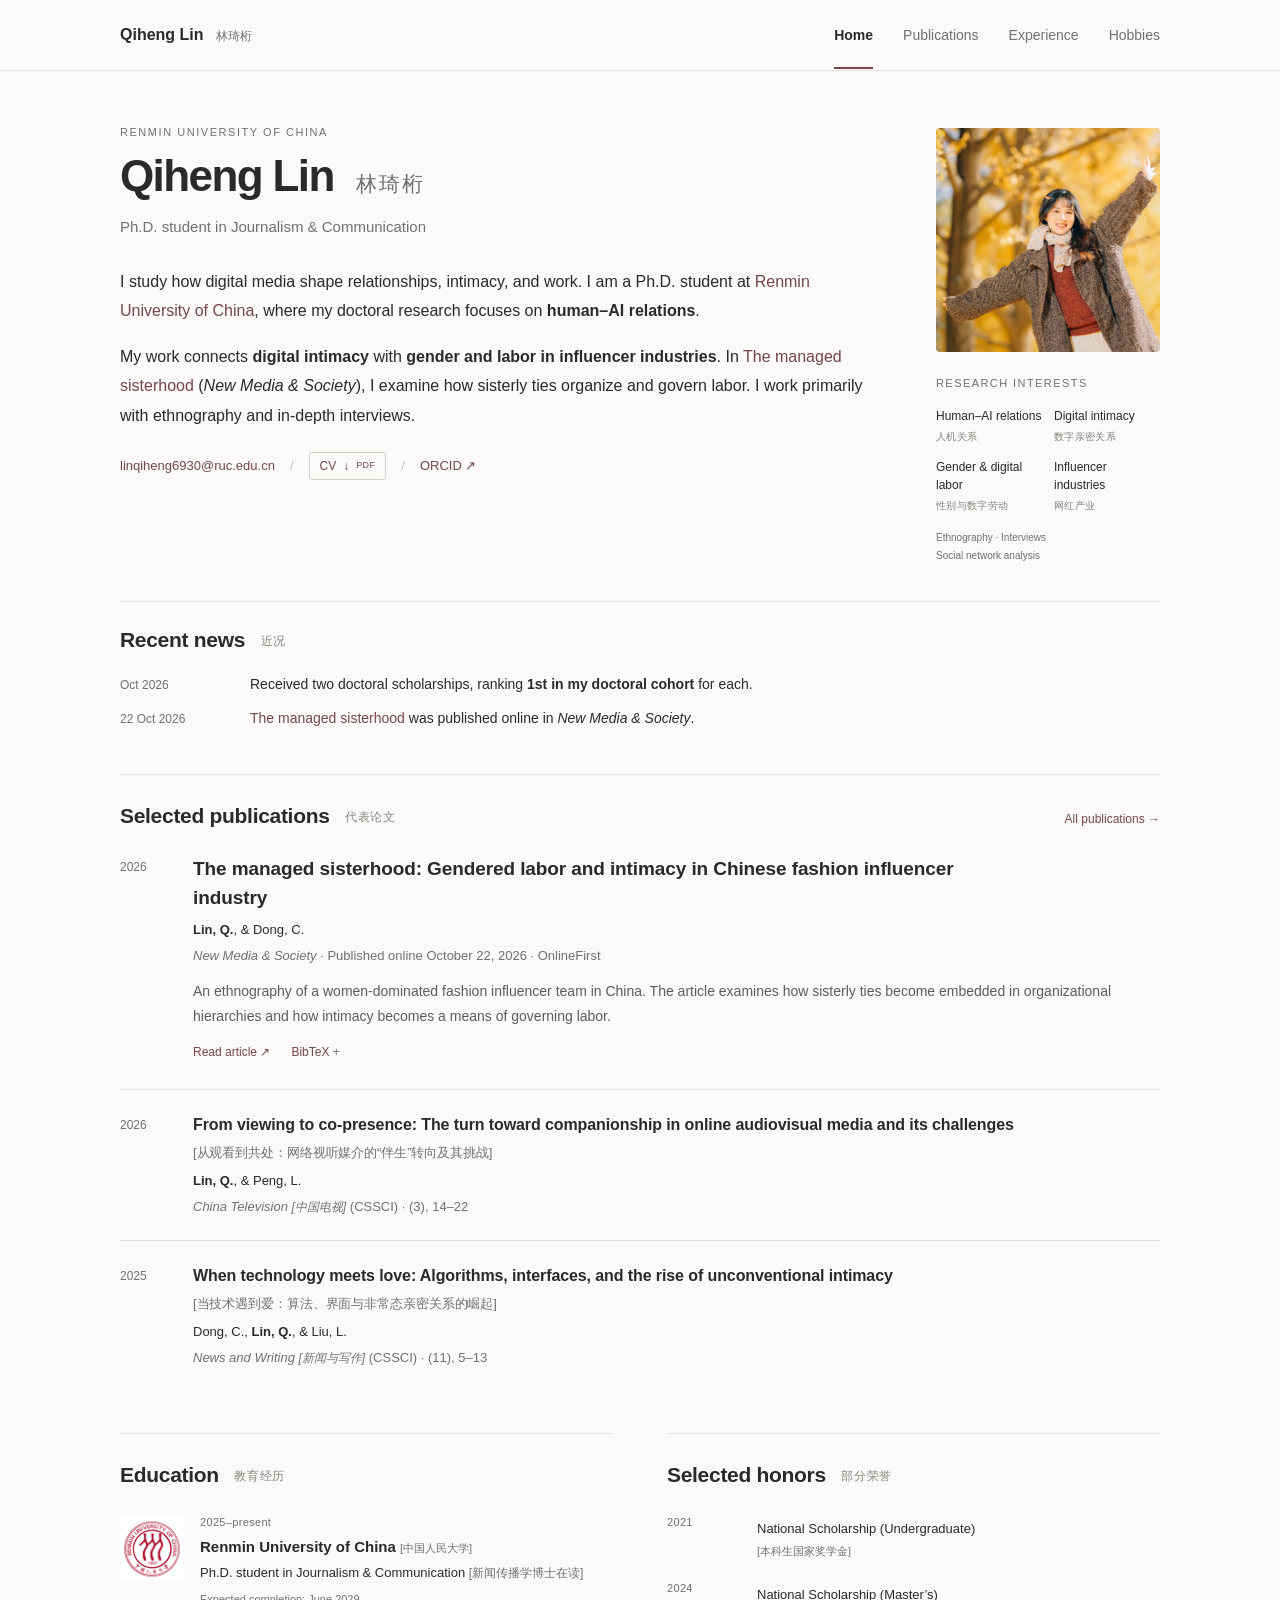
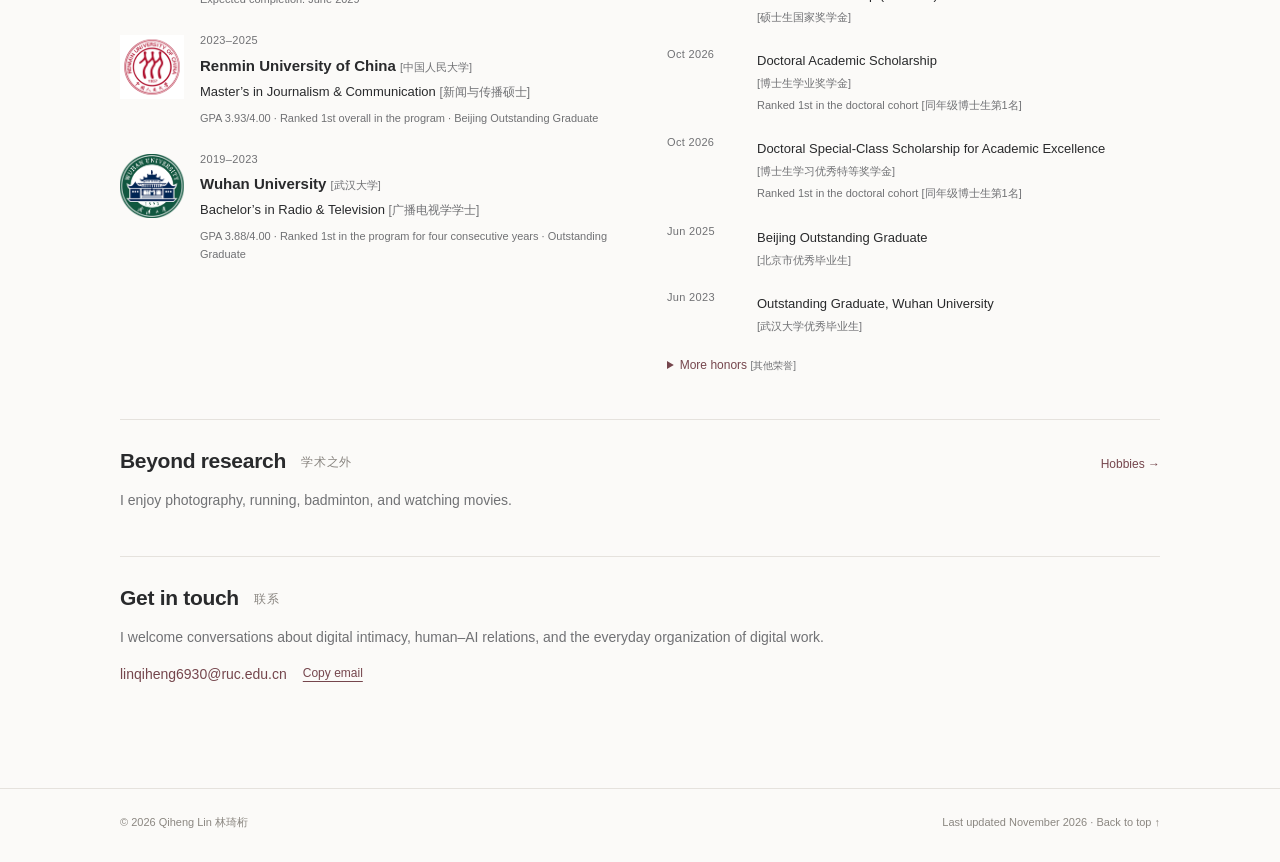
==== commit 2c51267b: "Publish revised academic homepage and approved CV PDF" ====
--- a/index.html
+++ b/index.html
@@ -1,12 +1,12 @@
 <!doctype html>
 <html lang="en"><head><meta charset="utf-8"><meta name="viewport" content="width=device-width,initial-scale=1"><meta name="description" content="Qiheng Lin (林琦桁), Ph.D. student at Renmin University of China. Research on human–AI relations, digital intimacy, influencer industries, and digital labor."><meta name="theme-color" content="#fbfaf8"><meta property="og:title" content="Qiheng Lin 林琦桁 — Academic Homepage"><meta property="og:description" content="Qiheng Lin (林琦桁), Ph.D. student at Renmin University of China. Research on human–AI relations, digital intimacy, influencer industries, and digital labor."><meta property="og:type" content="website"><title>Qiheng Lin 林琦桁 — Academic Homepage</title><link rel="icon" href="./favicon.svg" type="image/svg+xml"><link rel="stylesheet" href="./style.css"><script src="./script.js" defer></script><script type="application/ld+json">{"@context": "https://schema.org", "@type": "Person", "name": "Qiheng Lin", "alternateName": "林琦桁", "email": "linqiheng6930@ruc.edu.cn", "affiliation": {"@type": "CollegeOrUniversity", "name": "Renmin University of China"}, "sameAs": ["https://orcid.org/0009-0000-4367-6252"], "knowsAbout": ["Human–AI relations", "Digital intimacy", "Digital labor", "Ethnography"]}</script></head>
-<body><a class="skip-link" href="#main">Skip to content</a><header class="site-header"><div class="header-inner"><a class="wordmark" href="./index.html">Qiheng Lin <span lang="zh-CN">林琦桁</span></a><nav aria-label="Main navigation"><a href="./index.html" aria-current=page>Home</a><a href="./publications.html" >Publications</a><a href="./cv.html" >CV</a><a href="./hobbies.html" >Hobbies</a></nav></div></header>
-<main id="main" class="page"><section class="intro" aria-labelledby="name"><div class="intro-grid"><div class="bio"><div class="intro-heading"><p class="eyebrow">Renmin University of China</p><h1 id="name">Qiheng Lin <span lang="zh-CN">林琦桁</span></h1><p class="role">Ph.D. student in Journalism &amp; Communication</p></div><p>I am a Ph.D. student at <a href="https://www.ruc.edu.cn/" target="_blank" rel="noopener noreferrer">Renmin University of China</a>. My research examines <strong>human–AI relations, digital intimacy, and digital labor</strong>, with a particular interest in how people build, sustain, and negotiate relationships in digitally mediated life.</p><p>My work on China’s influencer industries explores how gender, intimacy, and organizational power shape everyday working relationships. My article <a href="https://doi.org/10.1177/14614448261493399" target="_blank" rel="noopener noreferrer">The managed sisterhood</a>, published in <em>New Media &amp; Society</em>, examines how sisterly ties become a means of organizing and governing labor.</p><p>For my doctoral research, I plan to focus on human–AI relationships. I work primarily with ethnography and in-depth interviews, alongside an interest in social network analysis.</p><div class="profile-links"><a class="email-link" href="mailto:linqiheng6930@ruc.edu.cn">linqiheng6930@ruc.edu.cn</a><span aria-hidden="true">/</span><a href="./cv.html">CV</a><span aria-hidden="true">/</span><a href="https://orcid.org/0009-0000-4367-6252" target="_blank" rel="noopener noreferrer">ORCID ↗</a></div></div><aside class="profile-aside"><a class="portrait-link" href="./assets/photos/portrait-ginkgo.jpg" target="_blank" rel="noopener noreferrer" aria-label="View original portrait of Qiheng Lin"><img class="profile-portrait" src="./assets/photos/portrait-ginkgo.jpg" alt="Qiheng Lin smiling beneath golden ginkgo leaves" width="1440" height="2162" fetchpriority="high" decoding="async"></a><div class="research-aside" aria-labelledby="research-heading"><h2 id="research-heading">Research interests</h2><ul><li>Human–AI relations<span lang="zh-CN">人机关系</span></li><li>Digital intimacy<span lang="zh-CN">数字亲密关系</span></li><li>Gender &amp; digital labor<span lang="zh-CN">性别与数字劳动</span></li><li>Influencer industries<span lang="zh-CN">网红产业</span></li></ul><p class="aside-note">Ethnography · Interviews<br>Social network analysis</p></div></aside></div></section>
+<body><a class="skip-link" href="#main">Skip to content</a><header class="site-header"><div class="header-inner"><a class="wordmark" href="./index.html">Qiheng Lin <span lang="zh-CN">林琦桁</span></a><nav aria-label="Main navigation"><a href="./index.html" aria-current=page>Home</a><a href="./publications.html" >Publications</a><a href="./experience.html" >Experience</a><a href="./hobbies.html" >Hobbies</a></nav></div></header>
+<main id="main" class="page"><section class="intro" aria-labelledby="name"><div class="intro-grid"><div class="bio"><div class="intro-heading"><p class="eyebrow">Renmin University of China</p><h1 id="name">Qiheng Lin <span lang="zh-CN">林琦桁</span></h1><p class="role">Ph.D. student in Journalism &amp; Communication</p></div><p>I study how digital media shape relationships, intimacy, and work. I am a Ph.D. student at <a href="https://www.ruc.edu.cn/" target="_blank" rel="noopener noreferrer">Renmin University of China</a>, where my doctoral research focuses on <strong>human–AI relations</strong>.</p><p>My work connects <strong>digital intimacy</strong> with <strong>gender and labor in influencer industries</strong>. In <a href="https://doi.org/10.1177/14614448261493399" target="_blank" rel="noopener noreferrer">The managed sisterhood</a> (<em>New Media &amp; Society</em>), I examine how sisterly ties organize and govern labor. I work primarily with ethnography and in-depth interviews.</p><div class="profile-links"><a class="email-link" href="mailto:linqiheng6930@ruc.edu.cn">linqiheng6930@ruc.edu.cn</a><span aria-hidden="true">/</span><a class="cv-download" href="./assets/Qiheng-Lin-CV.pdf" download="Qiheng-Lin-CV.pdf">CV <span aria-hidden="true">↓</span><span class="cv-format">PDF</span></a><span aria-hidden="true">/</span><a href="https://orcid.org/0009-0000-4367-6252" target="_blank" rel="noopener noreferrer">ORCID ↗</a></div></div><aside class="profile-aside"><a class="portrait-link" href="./assets/photos/portrait-ginkgo.jpg" target="_blank" rel="noopener noreferrer" aria-label="View original portrait of Qiheng Lin"><img class="profile-portrait" src="./assets/photos/portrait-ginkgo.jpg" alt="Qiheng Lin smiling beneath golden ginkgo leaves" width="1440" height="2162" fetchpriority="high" decoding="async"></a><div class="research-aside" aria-labelledby="research-heading"><h2 id="research-heading">Research interests</h2><ul><li>Human–AI relations<span lang="zh-CN">人机关系</span></li><li>Digital intimacy<span lang="zh-CN">数字亲密关系</span></li><li>Gender &amp; digital labor<span lang="zh-CN">性别与数字劳动</span></li><li>Influencer industries<span lang="zh-CN">网红产业</span></li></ul><p class="aside-note">Ethnography · Interviews<br>Social network analysis</p></div></aside></div></section>
 <section class="news section" aria-labelledby="news-heading"><h2 id="news-heading">Recent news <span lang="zh-CN">近况</span></h2><ul class="news-list"><li><time datetime="2026-10">Oct 2026</time><p>Received two doctoral scholarships, ranking <strong>1st in my doctoral cohort</strong> for each.</p></li><li><time datetime="2026-10-22">22 Oct 2026</time><p><a href="https://doi.org/10.1177/14614448261493399" target="_blank" rel="noopener noreferrer">The managed sisterhood</a> was published online in <em>New Media &amp; Society</em>.</p></li></ul></section><section class="section" aria-labelledby="selected-heading"><div class="section-heading"><h2 id="selected-heading">Selected publications <span lang="zh-CN">代表论文</span></h2><a class="section-link" href="./publications.html">All publications <span aria-hidden="true">→</span></a></div><article class="publication featured"><div class="pub-year">2026</div><div><h3><a href="https://doi.org/10.1177/14614448261493399" target="_blank" rel="noopener noreferrer">The managed sisterhood: Gendered labor and intimacy in Chinese fashion influencer industry</a></h3><p class="authors"><strong>Lin, Q.</strong>, &amp; Dong, C.</p><p class="venue"><em>New Media &amp; Society</em> · Published online October 22, 2026 · OnlineFirst</p><p class="pub-summary">An ethnography of a women-dominated fashion influencer team in China. The article examines how sisterly ties become embedded in organizational hierarchies and how intimacy becomes a means of governing labor.</p><div class="paper-links"><a href="https://doi.org/10.1177/14614448261493399" target="_blank" rel="noopener noreferrer">Read article <span aria-hidden="true">↗</span></a><details class="citation"><summary>BibTeX</summary><pre>@article{lin2026sisterhood,
   title = {The managed sisterhood: Gendered labor and intimacy in Chinese fashion influencer industry},
   author = {Lin, Qiheng and Dong, Chenyu},
   journal = {New Media &amp; Society},
   year = {2026},
   doi = {10.1177/14614448261493399}
-}</pre><button class="copy-citation" type="button">Copy citation</button><span class="copy-status" role="status"></span></details></div></div></article><article class="publication"><div class="pub-year">2026</div><div><h3>From viewing to co-presence: The turn toward companionship in online audiovisual media and its challenges <span class="translation" lang="zh-CN">[从观看到共处：网络视听媒介的“伴生”转向及其挑战]</span></h3><p class="authors"><strong>Lin, Q.</strong>, &amp; Peng, L.</p><p class="venue"><em>China Television <span class="translation" lang="zh-CN">[中国电视]</span></em> <span class="journal-index" title="Chinese Social Sciences Citation Index">(CSSCI)</span> · (3), 14–22</p></div></article><article class="publication"><div class="pub-year">2025</div><div><h3>When technology meets love: Algorithms, interfaces, and the rise of unconventional intimacy <span class="translation" lang="zh-CN">[当技术遇到爱：算法、界面与非常态亲密关系的崛起]</span></h3><p class="authors">Dong, C., <strong>Lin, Q.</strong>, &amp; Liu, L.</p><p class="venue"><em>News and Writing <span class="translation" lang="zh-CN">[新闻与写作]</span></em> <span class="journal-index" title="Chinese Social Sciences Citation Index">(CSSCI)</span> · (11), 5–13</p></div></article></section><div class="two-columns"><section class="section" aria-labelledby="education-heading"><h2 id="education-heading">Education <span lang="zh-CN">教育经历</span></h2><div class="education-list"><article class="education-item"><span class="date">2025–present</span><h3>Renmin University of China <span class="translation" lang="zh-CN">[中国人民大学]</span></h3><p>Ph.D. student in Journalism &amp; Communication <span class="translation" lang="zh-CN">[新闻传播学博士在读]</span></p><p class="muted small">Expected completion: June 2029</p></article><article class="education-item"><span class="date">2023–2025</span><h3>Renmin University of China <span class="translation" lang="zh-CN">[中国人民大学]</span></h3><p>Master’s in Journalism &amp; Communication <span class="translation" lang="zh-CN">[新闻与传播硕士]</span></p><p class="muted small">GPA 3.93/4.00 · Ranked 1st overall in the program · Beijing Outstanding Graduate</p></article><article class="education-item"><span class="date">2019–2023</span><h3>Wuhan University <span class="translation" lang="zh-CN">[武汉大学]</span></h3><p>Bachelor’s in Radio &amp; Television <span class="translation" lang="zh-CN">[广播电视学学士]</span></p><p class="muted small">GPA 3.88/4.00 · Ranked 1st in the program for four consecutive years · Outstanding Graduate</p></article></div></section><section class="section" aria-labelledby="awards-heading"><h2 id="awards-heading">Selected honors <span lang="zh-CN">部分荣誉</span></h2><ul class="record-list"><li><span class="date">2021</span><div><span class="record-title">National Scholarship (Undergraduate) <span class="translation" lang="zh-CN">[本科生国家奖学金]</span></span></div></li><li><span class="date">2024</span><div><span class="record-title">National Scholarship (Master’s) <span class="translation" lang="zh-CN">[硕士生国家奖学金]</span></span></div></li><li><span class="date">Oct 2026</span><div><span class="record-title">Doctoral Academic Scholarship <span class="translation" lang="zh-CN">[博士生学业奖学金]</span></span><p class="muted small">Ranked 1st in the doctoral cohort [同年级博士生第1名]</p></div></li><li><span class="date">Oct 2026</span><div><span class="record-title">Doctoral Special-Class Scholarship for Academic Excellence <span class="translation" lang="zh-CN">[博士生学习优秀特等奖学金]</span></span><p class="muted small">Ranked 1st in the doctoral cohort [同年级博士生第1名]</p></div></li><li><span class="date">Jun 2025</span><div><span class="record-title">Beijing Outstanding Graduate <span class="translation" lang="zh-CN">[北京市优秀毕业生]</span></span></div></li><li><span class="date">Jun 2023</span><div><span class="record-title">Outstanding Graduate, Wuhan University <span class="translation" lang="zh-CN">[武汉大学优秀毕业生]</span></span></div></li></ul><a class="quiet-link" href="./cv.html#honors">Full list of honors →</a></section></div><section class="section hobby-intro"><div class="section-heading"><h2>Beyond research <span lang="zh-CN">学术之外</span></h2><a class="section-link" href="./hobbies.html">Hobbies <span aria-hidden="true">→</span></a></div><p>I enjoy photography, running, badminton, and watching movies.</p></section><section id="contact" class="contact section"><h2>Get in touch <span lang="zh-CN">联系</span></h2><p>I welcome conversations about digital intimacy, human–AI relations, and the everyday organization of digital work.</p><p class="contact-line"><a href="mailto:linqiheng6930@ruc.edu.cn">linqiheng6930@ruc.edu.cn</a><button id="copy-email" class="text-button" type="button" aria-label="Copy email address">Copy email</button><span id="email-status" role="status" class="small muted"></span></p></section></main>
+}</pre><button class="copy-citation" type="button">Copy citation</button><span class="copy-status" role="status"></span></details></div></div></article><article class="publication"><div class="pub-year">2026</div><div><h3>From viewing to co-presence: The turn toward companionship in online audiovisual media and its challenges <span class="translation" lang="zh-CN">[从观看到共处：网络视听媒介的“伴生”转向及其挑战]</span></h3><p class="authors"><strong>Lin, Q.</strong>, &amp; Peng, L.</p><p class="venue"><em>China Television <span class="translation" lang="zh-CN">[中国电视]</span></em> <span class="journal-index" title="Chinese Social Sciences Citation Index">(CSSCI)</span> · (3), 14–22</p></div></article><article class="publication"><div class="pub-year">2025</div><div><h3>When technology meets love: Algorithms, interfaces, and the rise of unconventional intimacy <span class="translation" lang="zh-CN">[当技术遇到爱：算法、界面与非常态亲密关系的崛起]</span></h3><p class="authors">Dong, C., <strong>Lin, Q.</strong>, &amp; Liu, L.</p><p class="venue"><em>News and Writing <span class="translation" lang="zh-CN">[新闻与写作]</span></em> <span class="journal-index" title="Chinese Social Sciences Citation Index">(CSSCI)</span> · (11), 5–13</p></div></article></section><div class="two-columns"><section class="section" aria-labelledby="education-heading"><h2 id="education-heading">Education <span lang="zh-CN">教育经历</span></h2><div class="education-list"><article class="education-item"><span class="school-logo"><img src="./assets/logos/renmin-university.png" alt="Renmin University of China emblem" width="64" height="64" loading="lazy" decoding="async"></span><div><span class="date">2025–present</span><h3>Renmin University of China <span class="translation" lang="zh-CN">[中国人民大学]</span></h3><p>Ph.D. student in Journalism &amp; Communication <span class="translation" lang="zh-CN">[新闻传播学博士在读]</span></p><p class="muted small">Expected completion: June 2029</p></div></article><article class="education-item"><span class="school-logo"><img src="./assets/logos/renmin-university.png" alt="Renmin University of China emblem" width="64" height="64" loading="lazy" decoding="async"></span><div><span class="date">2023–2025</span><h3>Renmin University of China <span class="translation" lang="zh-CN">[中国人民大学]</span></h3><p>Master’s in Journalism &amp; Communication <span class="translation" lang="zh-CN">[新闻与传播硕士]</span></p><p class="muted small">GPA 3.93/4.00 · Ranked 1st overall in the program · Beijing Outstanding Graduate</p></div></article><article class="education-item"><span class="school-logo"><img src="./assets/logos/wuhan-university.png" alt="Wuhan University emblem" width="64" height="64" loading="lazy" decoding="async"></span><div><span class="date">2019–2023</span><h3>Wuhan University <span class="translation" lang="zh-CN">[武汉大学]</span></h3><p>Bachelor’s in Radio &amp; Television <span class="translation" lang="zh-CN">[广播电视学学士]</span></p><p class="muted small">GPA 3.88/4.00 · Ranked 1st in the program for four consecutive years · Outstanding Graduate</p></div></article></div></section><section class="section" id="honors" aria-labelledby="awards-heading"><h2 id="awards-heading">Selected honors <span lang="zh-CN">部分荣誉</span></h2><ul class="record-list"><li><span class="date">2021</span><div><span class="record-title">National Scholarship (Undergraduate) <span class="translation" lang="zh-CN">[本科生国家奖学金]</span></span></div></li><li><span class="date">2024</span><div><span class="record-title">National Scholarship (Master’s) <span class="translation" lang="zh-CN">[硕士生国家奖学金]</span></span></div></li><li><span class="date">Oct 2026</span><div><span class="record-title">Doctoral Academic Scholarship <span class="translation" lang="zh-CN">[博士生学业奖学金]</span></span><p class="muted small">Ranked 1st in the doctoral cohort [同年级博士生第1名]</p></div></li><li><span class="date">Oct 2026</span><div><span class="record-title">Doctoral Special-Class Scholarship for Academic Excellence <span class="translation" lang="zh-CN">[博士生学习优秀特等奖学金]</span></span><p class="muted small">Ranked 1st in the doctoral cohort [同年级博士生第1名]</p></div></li><li><span class="date">Jun 2025</span><div><span class="record-title">Beijing Outstanding Graduate <span class="translation" lang="zh-CN">[北京市优秀毕业生]</span></span></div></li><li><span class="date">Jun 2023</span><div><span class="record-title">Outstanding Graduate, Wuhan University <span class="translation" lang="zh-CN">[武汉大学优秀毕业生]</span></span></div></li></ul><details class="more-honors"><summary>More honors <span lang="zh-CN">[其他荣誉]</span></summary><ul class="record-list"><li><span class="date">2024</span><div><span class="record-title">First-Class Academic Scholarship, Renmin University of China <span class="translation" lang="zh-CN">[中国人民大学学业一等奖学金]</span></span></div></li><li><span class="date">2022</span><div><span class="record-title">Yu Gang–Song Xiao Scholarship <span class="translation" lang="zh-CN">[于刚·宋晓奖学金]</span></span><p class="muted small">Top 1%</p></div></li><li><span class="date">2020–2022</span><div><span class="record-title">First-Class Scholarship, Wuhan University <span class="translation" lang="zh-CN">[武汉大学甲等奖学金]</span></span></div></li><li><span class="date">2020</span><div><span class="record-title">Blue Moon Scholarship <span class="translation" lang="zh-CN">[蓝月亮专项奖学金]</span></span></div></li><li><span class="date">2023</span><div><span class="record-title">Grand Prize, Beijing Graduate English Speech Contest <span class="translation" lang="zh-CN">[北京市研究生英语演讲比赛特等奖]</span></span></div></li><li><span class="date">2023</span><div><span class="record-title">Model Merit Student, Wuhan University <span class="translation" lang="zh-CN">[武汉大学三好学生标兵]</span></span><p class="muted small">Top 1%</p></div></li><li><span class="date">2024</span><div><span class="record-title">Merit Student, Renmin University of China <span class="translation" lang="zh-CN">[中国人民大学三好学生]</span></span></div></li><li><span class="date">2020–2023</span><div><span class="record-title">Merit Student, Wuhan University <span class="translation" lang="zh-CN">[武汉大学三好学生]</span></span><p class="muted small">Awarded in each of four consecutive years</p></div></li><li><span class="date">2025</span><div><span class="record-title">Outstanding Youth League Member, Renmin University of China <span class="translation" lang="zh-CN">[中国人民大学优秀共青团员]</span></span></div></li><li><span class="date">2020–2022</span><div><span class="record-title">Social Activities Award, Wuhan University <span class="translation" lang="zh-CN">[武汉大学社会活动积极分子]</span></span></div></li></ul></details></section></div><section class="section hobby-intro"><div class="section-heading"><h2>Beyond research <span lang="zh-CN">学术之外</span></h2><a class="section-link" href="./hobbies.html">Hobbies <span aria-hidden="true">→</span></a></div><p>I enjoy photography, running, badminton, and watching movies.</p></section><section id="contact" class="contact section"><h2>Get in touch <span lang="zh-CN">联系</span></h2><p>I welcome conversations about digital intimacy, human–AI relations, and the everyday organization of digital work.</p><p class="contact-line"><a href="mailto:linqiheng6930@ruc.edu.cn">linqiheng6930@ruc.edu.cn</a><button id="copy-email" class="text-button" type="button" aria-label="Copy email address">Copy email</button><span id="email-status" role="status" class="small muted"></span></p></section></main>
 <footer class="site-footer"><div><span>© 2026 Qiheng Lin <span lang="zh-CN">林琦桁</span></span><span>Last updated November 2026 <span aria-hidden="true">·</span> <a href="#main">Back to top ↑</a></span></div></footer></body></html>
--- a/style.css
+++ b/style.css
@@ -1,5 +1,12 @@
 :root{--paper:#fbfaf8;--ink:#292a2c;--muted:#707174;--accent:#75464d;--line:#e5e2dd;--serif:Georgia,"Times New Roman","Songti SC",serif;--sans:-apple-system,BlinkMacSystemFont,"Segoe UI",Arial,"PingFang SC","Microsoft YaHei",sans-serif}
+[hidden]{display:none!important}
 .journal-index{white-space:nowrap;font-style:normal;font-weight:500}
+.record-list .camp-entry{row-gap:16px;margin-bottom:0}
+.camp-gallery{grid-column:1/-1;display:grid;grid-template-columns:repeat(3,minmax(0,1fr));gap:14px}
+.camp-gallery figure{margin:0;min-width:0;line-height:0}
+.camp-gallery img{display:block;width:100%;height:auto;aspect-ratio:4/3;object-fit:cover;border-radius:3px}
+@media(max-width:600px){.camp-gallery{grid-template-columns:1fr;gap:14px}}
+@media print{.camp-gallery{display:none}}
 *{box-sizing:border-box}html{scroll-behavior:smooth;scroll-padding-top:94px}body{margin:0;background:var(--paper);color:var(--ink);font:16px/1.75 var(--sans);-webkit-font-smoothing:antialiased}a{color:var(--accent);text-decoration:none;text-underline-offset:4px}a:hover{text-decoration:underline}a:focus-visible,button:focus-visible,summary:focus-visible{outline:2px solid var(--accent);outline-offset:5px}button{font:inherit}p,h1,h2,h3{margin:0}p+p{margin-top:16px}strong{font-weight:600}.small{font-size:13px;line-height:1.65}.muted{color:var(--muted)}.translation{color:var(--muted);font-weight:400;font-size:.92em}.skip-link{position:fixed;top:-80px;left:16px;background:white;z-index:10;padding:12px}.skip-link:focus{top:8px}
 .site-header{border-bottom:1px solid var(--line);background:rgba(251,250,248,.97);position:sticky;top:0;z-index:5}.header-inner{max-width:1096px;margin:auto;padding:21px 28px;display:flex;align-items:center;justify-content:space-between;gap:24px}.wordmark{font-size:16px;font-weight:650;color:var(--ink);white-space:nowrap}.wordmark span{margin-left:8px;color:var(--muted);font-size:12px;font-weight:400}.site-header nav{display:flex;gap:30px;font-size:14px}.site-header nav a{color:var(--muted);position:relative}.site-header nav a[aria-current]{color:var(--ink);font-weight:600}.site-header nav a[aria-current]:after{content:"";position:absolute;left:0;right:0;bottom:-22px;height:2px;background:var(--accent)}.page{max-width:1096px;padding:0 28px;margin:0 auto}.intro{padding-top:51px}.eyebrow{font-size:11px;text-transform:uppercase;letter-spacing:.14em;color:var(--muted);margin-bottom:6px}h1{font-size:44px;font-weight:650;line-height:1.25;letter-spacing:-1.6px}h1 span{font-size:21px;font-weight:400;letter-spacing:2px;margin-left:12px;color:var(--muted)}.role{font-size:15px;margin-top:11px;color:var(--muted)}.intro-grid{display:grid;grid-template-columns:minmax(0,1fr) 208px;gap:64px;margin-top:29px}.bio{font-size:16px;line-height:1.85}.profile-links{display:flex;align-items:center;flex-wrap:wrap;gap:8px 15px;margin-top:21px;font-size:13px}.profile-links>span{color:#c3bdb6}.email-link{overflow-wrap:anywhere}.research-aside{padding:6px 0 0 25px;border-left:1px solid var(--line);align-self:start}.research-aside h2{font-size:11px;text-transform:uppercase;letter-spacing:.13em;font-weight:500;color:var(--muted)}.research-aside ul{list-style:none;margin:18px 0 23px;padding:0}.research-aside li{font-size:14px;margin-bottom:15px;line-height:1.45}.research-aside li span{display:block;color:#86827f;font-size:11px;margin-top:4px;letter-spacing:.03em}.aside-note{color:var(--muted);font-size:11px;line-height:1.8}.section{margin-top:43px;border-top:1px solid var(--line);padding-top:26px}.section h2{font-size:21px;font-weight:600;line-height:1.4;letter-spacing:-.3px;margin-bottom:24px}.section h2>span{font-size:12px;font-weight:400;letter-spacing:.05em;color:#898580;margin-left:10px;vertical-align:middle}.section-heading{display:flex;justify-content:space-between;gap:20px;align-items:baseline}.section-link,.quiet-link{font-size:12px}.news{margin-top:36px;padding-top:23px}.news h2{margin-bottom:17px}.news-list{list-style:none;padding:0;margin:0}.news-list li{display:grid;grid-template-columns:112px 1fr;gap:18px;margin-top:10px;font-size:14px}.news-list time{font-size:12px;color:var(--muted);padding-top:3px;font-variant-numeric:tabular-nums}
 .publication{display:grid;grid-template-columns:52px minmax(0,1fr);gap:21px;padding:22px 0;border-top:1px solid var(--line)}.publication:first-of-type{border-top:0;padding-top:0}.pub-year{font-size:12px;color:var(--muted);padding-top:3px;font-variant-numeric:tabular-nums}.publication h3{font-size:16px;line-height:1.6;font-weight:600;letter-spacing:-.1px}.publication h3>a{color:var(--ink)}.publication h3>a:hover{color:var(--accent)}.publication h3 .translation{display:block;margin-top:3px;font-size:13px;line-height:1.8}.authors{font-size:13px;margin-top:6px}.venue{font-size:13px;margin-top:3px;color:var(--muted);line-height:1.65}.pub-summary{font-size:14px;line-height:1.8;color:#5c5c60;margin-top:13px}.pub-note{font-size:12px;color:var(--accent);margin-top:6px}.featured{padding-bottom:26px}.featured h3{font-size:19px;line-height:1.55;max-width:780px}.paper-links{display:flex;align-items:baseline;gap:21px;font-size:12px;margin-top:13px;flex-wrap:wrap}.citation summary{cursor:pointer;color:var(--accent);list-style:none}.citation summary::-webkit-details-marker{display:none}.citation summary:after{content:" +";color:var(--muted)}.citation[open] summary:after{content:" −"}.citation pre{font-family:ui-monospace,SFMono-Regular,Consolas,monospace;font-size:11px;background:#f0eeea;border:1px solid var(--line);padding:17px;white-space:pre-wrap;overflow-wrap:anywhere;max-width:700px;margin-top:12px}.copy-citation,.text-button{border:0;padding:0;background:none;font-size:12px;color:var(--accent);text-decoration:underline;text-underline-offset:4px;cursor:pointer}.copy-status{margin-left:10px;color:var(--muted)}
@@ -61,3 +68,39 @@
 @media(max-width:760px){.photography-grid{grid-template-columns:repeat(2,minmax(0,1fr));grid-auto-rows:calc(75vw - 42.75px);gap:16px 13px}.hobby-list{gap:10px 22px}.photography-section{margin-top:28px}}
 @media(max-width:560px){html{scroll-padding-top:130px}.header-inner{flex-wrap:wrap;row-gap:12px}.site-header nav{width:100%;justify-content:space-between;gap:14px}.site-header nav a[aria-current]:after{bottom:-18px}.hobby-list{gap:10px 16px;font-size:12px}.hobby-list span{font-size:10px;margin-left:2px}}
 @media print{.hobby-list{gap:20px}.photography-grid{grid-template-columns:repeat(6,minmax(0,1fr));grid-auto-rows:120px}.photography-grid figure{break-inside:avoid}}
+
+/* The website is a short introduction; the standalone CV will be a download. */
+.cv-download{display:inline-flex;align-items:center;gap:7px;padding:4px 10px;border:1px solid #d7d1ca;border-radius:3px;background:transparent;color:var(--accent);font:inherit;font-size:12px;line-height:1.5;text-decoration:none}
+.cv-format{font-size:9px;letter-spacing:.04em}
+.cv-download-placeholder{display:inline-flex;align-items:center;gap:7px}
+.cv-download:disabled{color:#77736f;cursor:default}
+.cv-download-placeholder #cv-pending{font-size:10px;color:var(--muted)}
+.more-honors{font-size:12px;margin-top:6px}
+.more-honors>summary{color:var(--accent);cursor:pointer;width:fit-content}
+.more-honors>summary span{font-size:10px;color:var(--muted)}
+.more-honors[open]>.record-list{padding-top:22px}
+.education-item{display:grid;grid-template-columns:64px minmax(0,1fr);gap:16px;align-items:start}
+.school-logo{display:flex;width:64px;height:64px;align-items:center;justify-content:center;overflow:hidden;margin-top:3px}
+.school-logo img{display:block;width:64px;height:64px;object-fit:cover}
+.school-logo img[src*="renmin"]{transform:scale(1.13)}
+.education-item>div>p{font-size:13px;line-height:1.75;margin-top:3px}
+.education-item>div>p.small{font-size:11px;line-height:1.65;margin-top:5px}
+.research-overview{display:grid;grid-template-columns:1fr 1fr;gap:32px;margin-top:32px;padding:25px 0;border-top:1px solid var(--line);border-bottom:1px solid var(--line)}
+.research-overview>div{position:relative;padding-left:34px}
+.strand-number{position:absolute;left:0;top:1px;font-size:11px;color:var(--accent);font-variant-numeric:tabular-nums}
+.research-overview h2{font-size:16px;font-weight:600;line-height:1.55}
+.research-overview h2 span{display:block;font-size:11px;color:var(--muted);font-weight:400;letter-spacing:.04em;margin-top:3px}
+.research-overview p{font-size:13px;line-height:1.7;color:var(--muted);margin-top:9px;max-width:365px}
+.theme-browser{margin-top:24px}
+.filter-label{font-size:11px;text-transform:uppercase;letter-spacing:.09em;color:var(--muted);margin-bottom:10px}
+.theme-filters{display:flex;gap:8px;flex-wrap:wrap}
+.theme-filters button{font-size:12px;line-height:1.6;padding:6px 12px;border:1px solid var(--line);border-radius:3px;background:transparent;color:var(--muted);cursor:pointer}
+.theme-filters button:hover{border-color:#bcb0ae;color:var(--accent)}
+.theme-filters button[aria-pressed="true"]{background:#75464d;color:#fff;border-color:#75464d}
+.filter-status{font-size:11px;color:var(--muted);margin-top:11px!important;min-height:18px}
+.theme-label{display:inline-block;font-size:10px;line-height:1.6;color:#716765;border-left:2px solid #b79c9f;padding-left:7px;margin-top:10px}
+.theme-label .translation{font-size:10px;margin-left:3px}
+.theme-intimacy{border-color:#a38a68}.theme-labor{border-color:#ae7c86}.theme-media{border-color:#91a39f}
+.publication-list .publication:first-child{border-top:0;padding-top:0}
+@media(max-width:760px){.research-overview{grid-template-columns:1fr;gap:22px;margin-top:26px;padding:22px 0}.research-overview>div{padding-left:29px}.research-overview h2{font-size:15px}.research-overview p{font-size:12px;margin-top:6px;max-width:none}.theme-filters button{font-size:11px;padding:6px 9px}.theme-label .translation{display:none}.education-item{grid-template-columns:58px minmax(0,1fr);gap:14px}.school-logo,.school-logo img{width:58px;height:58px}}
+@media print{.theme-browser,.cv-download-placeholder{display:none}.research-overview{margin-top:20px}.school-logo,.school-logo img{width:42px;height:42px}.education-item{grid-template-columns:42px 1fr}.theme-label{font-size:8pt}}
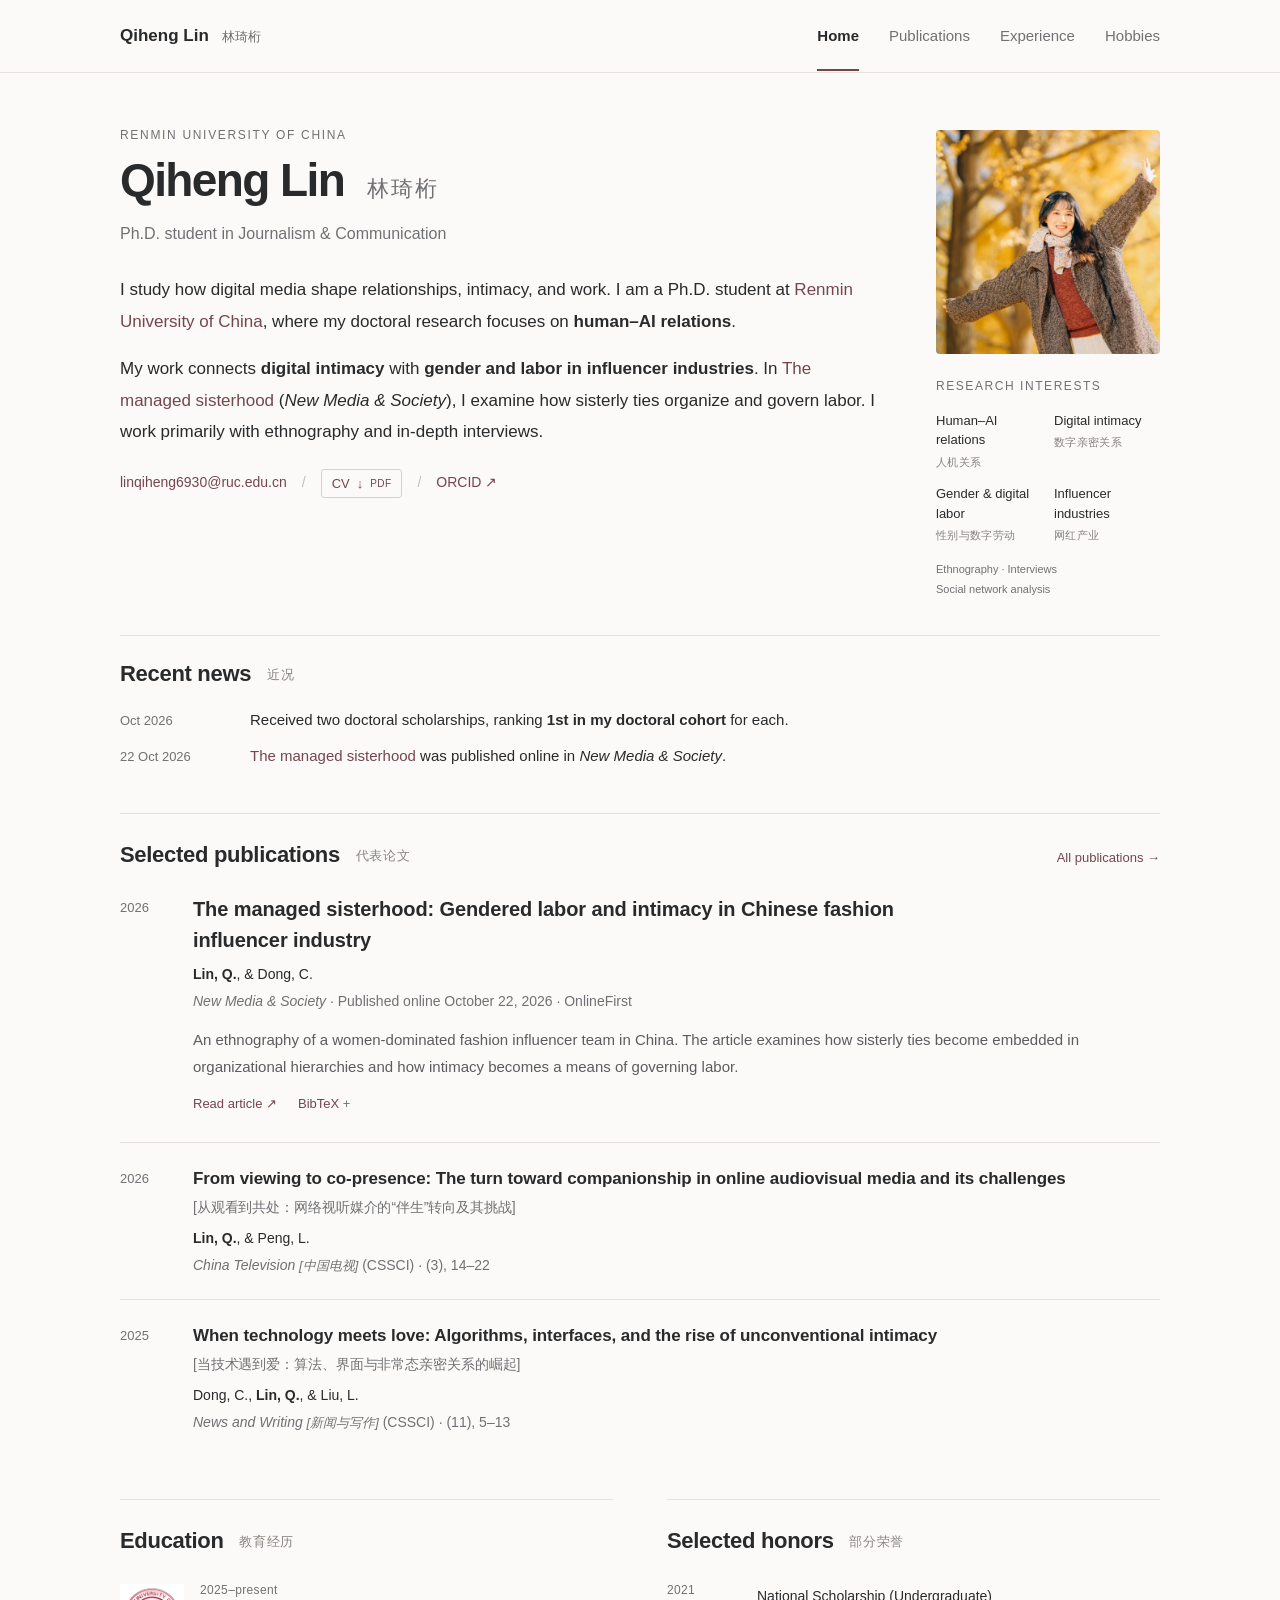
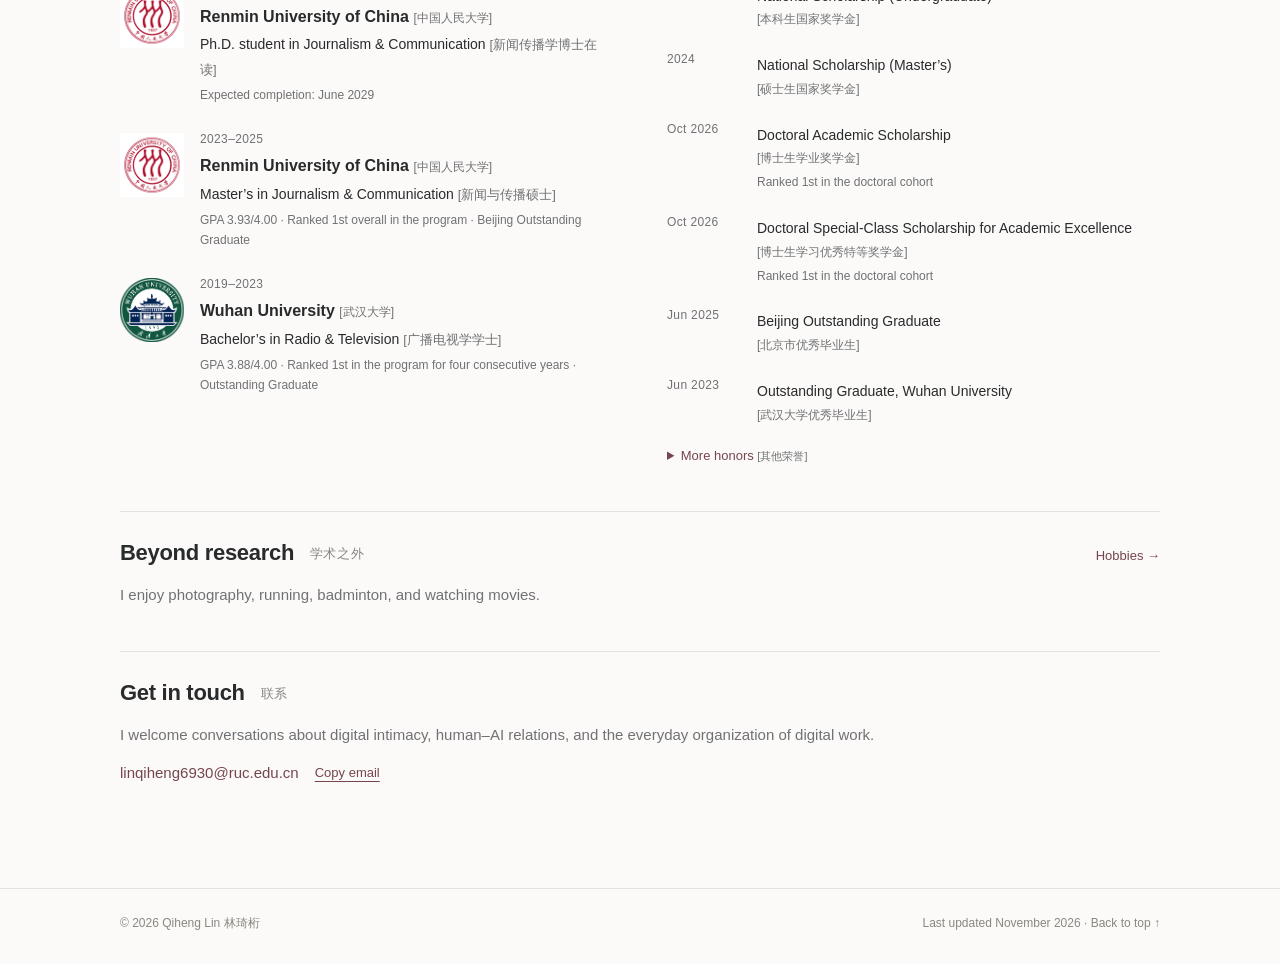
==== commit 7b345f7a: "Remove Chinese cohort-rank annotations from scholarship honors" ====
--- a/index.html
+++ b/index.html
@@ -8,5 +8,5 @@
   journal = {New Media &amp; Society},
   year = {2026},
   doi = {10.1177/14614448261493399}
-}</pre><button class="copy-citation" type="button">Copy citation</button><span class="copy-status" role="status"></span></details></div></div></article><article class="publication"><div class="pub-year">2026</div><div><h3>From viewing to co-presence: The turn toward companionship in online audiovisual media and its challenges <span class="translation" lang="zh-CN">[从观看到共处：网络视听媒介的“伴生”转向及其挑战]</span></h3><p class="authors"><strong>Lin, Q.</strong>, &amp; Peng, L.</p><p class="venue"><em>China Television <span class="translation" lang="zh-CN">[中国电视]</span></em> <span class="journal-index" title="Chinese Social Sciences Citation Index">(CSSCI)</span> · (3), 14–22</p></div></article><article class="publication"><div class="pub-year">2025</div><div><h3>When technology meets love: Algorithms, interfaces, and the rise of unconventional intimacy <span class="translation" lang="zh-CN">[当技术遇到爱：算法、界面与非常态亲密关系的崛起]</span></h3><p class="authors">Dong, C., <strong>Lin, Q.</strong>, &amp; Liu, L.</p><p class="venue"><em>News and Writing <span class="translation" lang="zh-CN">[新闻与写作]</span></em> <span class="journal-index" title="Chinese Social Sciences Citation Index">(CSSCI)</span> · (11), 5–13</p></div></article></section><div class="two-columns"><section class="section" aria-labelledby="education-heading"><h2 id="education-heading">Education <span lang="zh-CN">教育经历</span></h2><div class="education-list"><article class="education-item"><span class="school-logo"><img src="./assets/logos/renmin-university.png" alt="Renmin University of China emblem" width="64" height="64" loading="lazy" decoding="async"></span><div><span class="date">2025–present</span><h3>Renmin University of China <span class="translation" lang="zh-CN">[中国人民大学]</span></h3><p>Ph.D. student in Journalism &amp; Communication <span class="translation" lang="zh-CN">[新闻传播学博士在读]</span></p><p class="muted small">Expected completion: June 2029</p></div></article><article class="education-item"><span class="school-logo"><img src="./assets/logos/renmin-university.png" alt="Renmin University of China emblem" width="64" height="64" loading="lazy" decoding="async"></span><div><span class="date">2023–2025</span><h3>Renmin University of China <span class="translation" lang="zh-CN">[中国人民大学]</span></h3><p>Master’s in Journalism &amp; Communication <span class="translation" lang="zh-CN">[新闻与传播硕士]</span></p><p class="muted small">GPA 3.93/4.00 · Ranked 1st overall in the program · Beijing Outstanding Graduate</p></div></article><article class="education-item"><span class="school-logo"><img src="./assets/logos/wuhan-university.png" alt="Wuhan University emblem" width="64" height="64" loading="lazy" decoding="async"></span><div><span class="date">2019–2023</span><h3>Wuhan University <span class="translation" lang="zh-CN">[武汉大学]</span></h3><p>Bachelor’s in Radio &amp; Television <span class="translation" lang="zh-CN">[广播电视学学士]</span></p><p class="muted small">GPA 3.88/4.00 · Ranked 1st in the program for four consecutive years · Outstanding Graduate</p></div></article></div></section><section class="section" id="honors" aria-labelledby="awards-heading"><h2 id="awards-heading">Selected honors <span lang="zh-CN">部分荣誉</span></h2><ul class="record-list"><li><span class="date">2021</span><div><span class="record-title">National Scholarship (Undergraduate) <span class="translation" lang="zh-CN">[本科生国家奖学金]</span></span></div></li><li><span class="date">2024</span><div><span class="record-title">National Scholarship (Master’s) <span class="translation" lang="zh-CN">[硕士生国家奖学金]</span></span></div></li><li><span class="date">Oct 2026</span><div><span class="record-title">Doctoral Academic Scholarship <span class="translation" lang="zh-CN">[博士生学业奖学金]</span></span><p class="muted small">Ranked 1st in the doctoral cohort [同年级博士生第1名]</p></div></li><li><span class="date">Oct 2026</span><div><span class="record-title">Doctoral Special-Class Scholarship for Academic Excellence <span class="translation" lang="zh-CN">[博士生学习优秀特等奖学金]</span></span><p class="muted small">Ranked 1st in the doctoral cohort [同年级博士生第1名]</p></div></li><li><span class="date">Jun 2025</span><div><span class="record-title">Beijing Outstanding Graduate <span class="translation" lang="zh-CN">[北京市优秀毕业生]</span></span></div></li><li><span class="date">Jun 2023</span><div><span class="record-title">Outstanding Graduate, Wuhan University <span class="translation" lang="zh-CN">[武汉大学优秀毕业生]</span></span></div></li></ul><details class="more-honors"><summary>More honors <span lang="zh-CN">[其他荣誉]</span></summary><ul class="record-list"><li><span class="date">2024</span><div><span class="record-title">First-Class Academic Scholarship, Renmin University of China <span class="translation" lang="zh-CN">[中国人民大学学业一等奖学金]</span></span></div></li><li><span class="date">2022</span><div><span class="record-title">Yu Gang–Song Xiao Scholarship <span class="translation" lang="zh-CN">[于刚·宋晓奖学金]</span></span><p class="muted small">Top 1%</p></div></li><li><span class="date">2020–2022</span><div><span class="record-title">First-Class Scholarship, Wuhan University <span class="translation" lang="zh-CN">[武汉大学甲等奖学金]</span></span></div></li><li><span class="date">2020</span><div><span class="record-title">Blue Moon Scholarship <span class="translation" lang="zh-CN">[蓝月亮专项奖学金]</span></span></div></li><li><span class="date">2023</span><div><span class="record-title">Grand Prize, Beijing Graduate English Speech Contest <span class="translation" lang="zh-CN">[北京市研究生英语演讲比赛特等奖]</span></span></div></li><li><span class="date">2023</span><div><span class="record-title">Model Merit Student, Wuhan University <span class="translation" lang="zh-CN">[武汉大学三好学生标兵]</span></span><p class="muted small">Top 1%</p></div></li><li><span class="date">2024</span><div><span class="record-title">Merit Student, Renmin University of China <span class="translation" lang="zh-CN">[中国人民大学三好学生]</span></span></div></li><li><span class="date">2020–2023</span><div><span class="record-title">Merit Student, Wuhan University <span class="translation" lang="zh-CN">[武汉大学三好学生]</span></span><p class="muted small">Awarded in each of four consecutive years</p></div></li><li><span class="date">2025</span><div><span class="record-title">Outstanding Youth League Member, Renmin University of China <span class="translation" lang="zh-CN">[中国人民大学优秀共青团员]</span></span></div></li><li><span class="date">2020–2022</span><div><span class="record-title">Social Activities Award, Wuhan University <span class="translation" lang="zh-CN">[武汉大学社会活动积极分子]</span></span></div></li></ul></details></section></div><section class="section hobby-intro"><div class="section-heading"><h2>Beyond research <span lang="zh-CN">学术之外</span></h2><a class="section-link" href="./hobbies.html">Hobbies <span aria-hidden="true">→</span></a></div><p>I enjoy photography, running, badminton, and watching movies.</p></section><section id="contact" class="contact section"><h2>Get in touch <span lang="zh-CN">联系</span></h2><p>I welcome conversations about digital intimacy, human–AI relations, and the everyday organization of digital work.</p><p class="contact-line"><a href="mailto:linqiheng6930@ruc.edu.cn">linqiheng6930@ruc.edu.cn</a><button id="copy-email" class="text-button" type="button" aria-label="Copy email address">Copy email</button><span id="email-status" role="status" class="small muted"></span></p></section></main>
+}</pre><button class="copy-citation" type="button">Copy citation</button><span class="copy-status" role="status"></span></details></div></div></article><article class="publication"><div class="pub-year">2026</div><div><h3>From viewing to co-presence: The turn toward companionship in online audiovisual media and its challenges <span class="translation" lang="zh-CN">[从观看到共处：网络视听媒介的“伴生”转向及其挑战]</span></h3><p class="authors"><strong>Lin, Q.</strong>, &amp; Peng, L.</p><p class="venue"><em>China Television <span class="translation" lang="zh-CN">[中国电视]</span></em> <span class="journal-index" title="Chinese Social Sciences Citation Index">(CSSCI)</span> · (3), 14–22</p></div></article><article class="publication"><div class="pub-year">2025</div><div><h3>When technology meets love: Algorithms, interfaces, and the rise of unconventional intimacy <span class="translation" lang="zh-CN">[当技术遇到爱：算法、界面与非常态亲密关系的崛起]</span></h3><p class="authors">Dong, C., <strong>Lin, Q.</strong>, &amp; Liu, L.</p><p class="venue"><em>News and Writing <span class="translation" lang="zh-CN">[新闻与写作]</span></em> <span class="journal-index" title="Chinese Social Sciences Citation Index">(CSSCI)</span> · (11), 5–13</p></div></article></section><div class="two-columns"><section class="section" aria-labelledby="education-heading"><h2 id="education-heading">Education <span lang="zh-CN">教育经历</span></h2><div class="education-list"><article class="education-item"><span class="school-logo"><img src="./assets/logos/renmin-university.png" alt="Renmin University of China emblem" width="64" height="64" loading="lazy" decoding="async"></span><div><span class="date">2025–present</span><h3>Renmin University of China <span class="translation" lang="zh-CN">[中国人民大学]</span></h3><p>Ph.D. student in Journalism &amp; Communication <span class="translation" lang="zh-CN">[新闻传播学博士在读]</span></p><p class="muted small">Expected completion: June 2029</p></div></article><article class="education-item"><span class="school-logo"><img src="./assets/logos/renmin-university.png" alt="Renmin University of China emblem" width="64" height="64" loading="lazy" decoding="async"></span><div><span class="date">2023–2025</span><h3>Renmin University of China <span class="translation" lang="zh-CN">[中国人民大学]</span></h3><p>Master’s in Journalism &amp; Communication <span class="translation" lang="zh-CN">[新闻与传播硕士]</span></p><p class="muted small">GPA 3.93/4.00 · Ranked 1st overall in the program · Beijing Outstanding Graduate</p></div></article><article class="education-item"><span class="school-logo"><img src="./assets/logos/wuhan-university.png" alt="Wuhan University emblem" width="64" height="64" loading="lazy" decoding="async"></span><div><span class="date">2019–2023</span><h3>Wuhan University <span class="translation" lang="zh-CN">[武汉大学]</span></h3><p>Bachelor’s in Radio &amp; Television <span class="translation" lang="zh-CN">[广播电视学学士]</span></p><p class="muted small">GPA 3.88/4.00 · Ranked 1st in the program for four consecutive years · Outstanding Graduate</p></div></article></div></section><section class="section" id="honors" aria-labelledby="awards-heading"><h2 id="awards-heading">Selected honors <span lang="zh-CN">部分荣誉</span></h2><ul class="record-list"><li><span class="date">2021</span><div><span class="record-title">National Scholarship (Undergraduate) <span class="translation" lang="zh-CN">[本科生国家奖学金]</span></span></div></li><li><span class="date">2024</span><div><span class="record-title">National Scholarship (Master’s) <span class="translation" lang="zh-CN">[硕士生国家奖学金]</span></span></div></li><li><span class="date">Oct 2026</span><div><span class="record-title">Doctoral Academic Scholarship <span class="translation" lang="zh-CN">[博士生学业奖学金]</span></span><p class="muted small">Ranked 1st in the doctoral cohort</p></div></li><li><span class="date">Oct 2026</span><div><span class="record-title">Doctoral Special-Class Scholarship for Academic Excellence <span class="translation" lang="zh-CN">[博士生学习优秀特等奖学金]</span></span><p class="muted small">Ranked 1st in the doctoral cohort</p></div></li><li><span class="date">Jun 2025</span><div><span class="record-title">Beijing Outstanding Graduate <span class="translation" lang="zh-CN">[北京市优秀毕业生]</span></span></div></li><li><span class="date">Jun 2023</span><div><span class="record-title">Outstanding Graduate, Wuhan University <span class="translation" lang="zh-CN">[武汉大学优秀毕业生]</span></span></div></li></ul><details class="more-honors"><summary>More honors <span lang="zh-CN">[其他荣誉]</span></summary><ul class="record-list"><li><span class="date">2024</span><div><span class="record-title">First-Class Academic Scholarship, Renmin University of China <span class="translation" lang="zh-CN">[中国人民大学学业一等奖学金]</span></span></div></li><li><span class="date">2022</span><div><span class="record-title">Yu Gang–Song Xiao Scholarship <span class="translation" lang="zh-CN">[于刚·宋晓奖学金]</span></span><p class="muted small">Top 1%</p></div></li><li><span class="date">2020–2022</span><div><span class="record-title">First-Class Scholarship, Wuhan University <span class="translation" lang="zh-CN">[武汉大学甲等奖学金]</span></span></div></li><li><span class="date">2020</span><div><span class="record-title">Blue Moon Scholarship <span class="translation" lang="zh-CN">[蓝月亮专项奖学金]</span></span></div></li><li><span class="date">2023</span><div><span class="record-title">Grand Prize, Beijing Graduate English Speech Contest <span class="translation" lang="zh-CN">[北京市研究生英语演讲比赛特等奖]</span></span></div></li><li><span class="date">2023</span><div><span class="record-title">Model Merit Student, Wuhan University <span class="translation" lang="zh-CN">[武汉大学三好学生标兵]</span></span><p class="muted small">Top 1%</p></div></li><li><span class="date">2024</span><div><span class="record-title">Merit Student, Renmin University of China <span class="translation" lang="zh-CN">[中国人民大学三好学生]</span></span></div></li><li><span class="date">2020–2023</span><div><span class="record-title">Merit Student, Wuhan University <span class="translation" lang="zh-CN">[武汉大学三好学生]</span></span><p class="muted small">Awarded in each of four consecutive years</p></div></li><li><span class="date">2025</span><div><span class="record-title">Outstanding Youth League Member, Renmin University of China <span class="translation" lang="zh-CN">[中国人民大学优秀共青团员]</span></span></div></li><li><span class="date">2020–2022</span><div><span class="record-title">Social Activities Award, Wuhan University <span class="translation" lang="zh-CN">[武汉大学社会活动积极分子]</span></span></div></li></ul></details></section></div><section class="section hobby-intro"><div class="section-heading"><h2>Beyond research <span lang="zh-CN">学术之外</span></h2><a class="section-link" href="./hobbies.html">Hobbies <span aria-hidden="true">→</span></a></div><p>I enjoy photography, running, badminton, and watching movies.</p></section><section id="contact" class="contact section"><h2>Get in touch <span lang="zh-CN">联系</span></h2><p>I welcome conversations about digital intimacy, human–AI relations, and the everyday organization of digital work.</p><p class="contact-line"><a href="mailto:linqiheng6930@ruc.edu.cn">linqiheng6930@ruc.edu.cn</a><button id="copy-email" class="text-button" type="button" aria-label="Copy email address">Copy email</button><span id="email-status" role="status" class="small muted"></span></p></section></main>
 <footer class="site-footer"><div><span>© 2026 Qiheng Lin <span lang="zh-CN">林琦桁</span></span><span>Last updated November 2026 <span aria-hidden="true">·</span> <a href="#main">Back to top ↑</a></span></div></footer></body></html>
--- a/style.css
+++ b/style.css
@@ -1,3 +1,4 @@
+/* Slightly larger screen typography, November 3 2026. */
 :root{--paper:#fbfaf8;--ink:#292a2c;--muted:#707174;--accent:#75464d;--line:#e5e2dd;--serif:Georgia,"Times New Roman","Songti SC",serif;--sans:-apple-system,BlinkMacSystemFont,"Segoe UI",Arial,"PingFang SC","Microsoft YaHei",sans-serif}
 [hidden]{display:none!important}
 .journal-index{white-space:nowrap;font-style:normal;font-weight:500}
@@ -7,12 +8,12 @@
 .camp-gallery img{display:block;width:100%;height:auto;aspect-ratio:4/3;object-fit:cover;border-radius:3px}
 @media(max-width:600px){.camp-gallery{grid-template-columns:1fr;gap:14px}}
 @media print{.camp-gallery{display:none}}
-*{box-sizing:border-box}html{scroll-behavior:smooth;scroll-padding-top:94px}body{margin:0;background:var(--paper);color:var(--ink);font:16px/1.75 var(--sans);-webkit-font-smoothing:antialiased}a{color:var(--accent);text-decoration:none;text-underline-offset:4px}a:hover{text-decoration:underline}a:focus-visible,button:focus-visible,summary:focus-visible{outline:2px solid var(--accent);outline-offset:5px}button{font:inherit}p,h1,h2,h3{margin:0}p+p{margin-top:16px}strong{font-weight:600}.small{font-size:13px;line-height:1.65}.muted{color:var(--muted)}.translation{color:var(--muted);font-weight:400;font-size:.92em}.skip-link{position:fixed;top:-80px;left:16px;background:white;z-index:10;padding:12px}.skip-link:focus{top:8px}
-.site-header{border-bottom:1px solid var(--line);background:rgba(251,250,248,.97);position:sticky;top:0;z-index:5}.header-inner{max-width:1096px;margin:auto;padding:21px 28px;display:flex;align-items:center;justify-content:space-between;gap:24px}.wordmark{font-size:16px;font-weight:650;color:var(--ink);white-space:nowrap}.wordmark span{margin-left:8px;color:var(--muted);font-size:12px;font-weight:400}.site-header nav{display:flex;gap:30px;font-size:14px}.site-header nav a{color:var(--muted);position:relative}.site-header nav a[aria-current]{color:var(--ink);font-weight:600}.site-header nav a[aria-current]:after{content:"";position:absolute;left:0;right:0;bottom:-22px;height:2px;background:var(--accent)}.page{max-width:1096px;padding:0 28px;margin:0 auto}.intro{padding-top:51px}.eyebrow{font-size:11px;text-transform:uppercase;letter-spacing:.14em;color:var(--muted);margin-bottom:6px}h1{font-size:44px;font-weight:650;line-height:1.25;letter-spacing:-1.6px}h1 span{font-size:21px;font-weight:400;letter-spacing:2px;margin-left:12px;color:var(--muted)}.role{font-size:15px;margin-top:11px;color:var(--muted)}.intro-grid{display:grid;grid-template-columns:minmax(0,1fr) 208px;gap:64px;margin-top:29px}.bio{font-size:16px;line-height:1.85}.profile-links{display:flex;align-items:center;flex-wrap:wrap;gap:8px 15px;margin-top:21px;font-size:13px}.profile-links>span{color:#c3bdb6}.email-link{overflow-wrap:anywhere}.research-aside{padding:6px 0 0 25px;border-left:1px solid var(--line);align-self:start}.research-aside h2{font-size:11px;text-transform:uppercase;letter-spacing:.13em;font-weight:500;color:var(--muted)}.research-aside ul{list-style:none;margin:18px 0 23px;padding:0}.research-aside li{font-size:14px;margin-bottom:15px;line-height:1.45}.research-aside li span{display:block;color:#86827f;font-size:11px;margin-top:4px;letter-spacing:.03em}.aside-note{color:var(--muted);font-size:11px;line-height:1.8}.section{margin-top:43px;border-top:1px solid var(--line);padding-top:26px}.section h2{font-size:21px;font-weight:600;line-height:1.4;letter-spacing:-.3px;margin-bottom:24px}.section h2>span{font-size:12px;font-weight:400;letter-spacing:.05em;color:#898580;margin-left:10px;vertical-align:middle}.section-heading{display:flex;justify-content:space-between;gap:20px;align-items:baseline}.section-link,.quiet-link{font-size:12px}.news{margin-top:36px;padding-top:23px}.news h2{margin-bottom:17px}.news-list{list-style:none;padding:0;margin:0}.news-list li{display:grid;grid-template-columns:112px 1fr;gap:18px;margin-top:10px;font-size:14px}.news-list time{font-size:12px;color:var(--muted);padding-top:3px;font-variant-numeric:tabular-nums}
-.publication{display:grid;grid-template-columns:52px minmax(0,1fr);gap:21px;padding:22px 0;border-top:1px solid var(--line)}.publication:first-of-type{border-top:0;padding-top:0}.pub-year{font-size:12px;color:var(--muted);padding-top:3px;font-variant-numeric:tabular-nums}.publication h3{font-size:16px;line-height:1.6;font-weight:600;letter-spacing:-.1px}.publication h3>a{color:var(--ink)}.publication h3>a:hover{color:var(--accent)}.publication h3 .translation{display:block;margin-top:3px;font-size:13px;line-height:1.8}.authors{font-size:13px;margin-top:6px}.venue{font-size:13px;margin-top:3px;color:var(--muted);line-height:1.65}.pub-summary{font-size:14px;line-height:1.8;color:#5c5c60;margin-top:13px}.pub-note{font-size:12px;color:var(--accent);margin-top:6px}.featured{padding-bottom:26px}.featured h3{font-size:19px;line-height:1.55;max-width:780px}.paper-links{display:flex;align-items:baseline;gap:21px;font-size:12px;margin-top:13px;flex-wrap:wrap}.citation summary{cursor:pointer;color:var(--accent);list-style:none}.citation summary::-webkit-details-marker{display:none}.citation summary:after{content:" +";color:var(--muted)}.citation[open] summary:after{content:" −"}.citation pre{font-family:ui-monospace,SFMono-Regular,Consolas,monospace;font-size:11px;background:#f0eeea;border:1px solid var(--line);padding:17px;white-space:pre-wrap;overflow-wrap:anywhere;max-width:700px;margin-top:12px}.copy-citation,.text-button{border:0;padding:0;background:none;font-size:12px;color:var(--accent);text-decoration:underline;text-underline-offset:4px;cursor:pointer}.copy-status{margin-left:10px;color:var(--muted)}
-.two-columns{display:grid;grid-template-columns:1fr 1fr;gap:54px}.education-item{position:relative;margin-bottom:24px}.date{display:block;color:var(--muted);font-size:11px;letter-spacing:.03em;font-variant-numeric:tabular-nums;line-height:1.6}.education-item h3{font-size:15px;margin-top:4px;line-height:1.6;font-weight:600}.education-item h3 .translation{font-size:11px}.education-item>p{font-size:13px;line-height:1.75;margin-top:3px}.education-item>p.small{font-size:11px;line-height:1.65;margin-top:5px}.record-list{list-style:none;padding:0;margin:0}.record-list li{display:grid;grid-template-columns:105px minmax(0,1fr);gap:17px;margin-bottom:20px}.record-list .record-title,.record-list h3{font-size:14px;line-height:1.65;font-weight:500}.record-list .translation{font-size:12px}.record-list .muted{margin-top:4px;font-size:12px}.record-list p{font-size:14px}.two-columns .record-list li{grid-template-columns:78px minmax(0,1fr);gap:12px;margin-bottom:20px}.two-columns .record-list .record-title{font-size:13px}.two-columns .record-list .translation{display:block;font-size:11px}.two-columns .record-list .muted{font-size:11px}.quiet-link{display:inline-block;margin-top:4px}.contact{padding-bottom:48px}.contact h2{margin-bottom:13px}.contact p{font-size:14px;color:var(--muted)}.contact .contact-line{display:flex;flex-wrap:wrap;gap:16px;align-items:center;margin-top:12px}.site-footer{border-top:1px solid var(--line);font-size:11px;color:#8b8781}.site-footer>div{max-width:1096px;padding:24px 28px 30px;margin:auto;display:flex;justify-content:space-between;gap:20px}.site-footer a{color:inherit}.page-title{padding-top:48px}.page-title>p:not(.eyebrow){margin-top:15px;color:var(--muted);font-size:14px}.page-title>p.small{font-size:12px;max-width:750px}.page-title h1{font-size:37px}.page-title h1>span{font-size:19px}.section-nav{display:flex;flex-wrap:wrap;gap:12px 26px;font-size:12px;margin-top:25px}.first-section{margin-top:29px}.page>.section:last-child{margin-bottom:54px}.talk{display:grid;grid-template-columns:105px minmax(0,1fr);gap:17px;margin-bottom:26px}.talk h3{font-size:15px;line-height:1.7;font-weight:550}.talk h3 .translation{display:block;font-size:12px}.talk p{font-size:13px;margin-top:4px}.talk p.small{font-size:12px}.cv-title-line{display:flex;justify-content:space-between;align-items:center;gap:20px}.print-button{background:transparent;border:1px solid #d7d1ca;border-radius:3px;color:var(--accent);padding:7px 14px;font-size:12px;cursor:pointer}.print-button:hover{background:#f1eeea}.page:has(.cv-title-line) .education-list{display:grid;grid-template-columns:repeat(3,1fr);gap:28px}.page:has(.cv-title-line) .publication{padding:17px 0}.page:has(.cv-title-line) .publication h3{font-size:14px}.page:has(.cv-title-line) .section h2{margin-bottom:21px}
+*{box-sizing:border-box}html{scroll-behavior:smooth;scroll-padding-top:94px}body{margin:0;background:var(--paper);color:var(--ink);font:17px/1.75 var(--sans);-webkit-font-smoothing:antialiased}a{color:var(--accent);text-decoration:none;text-underline-offset:4px}a:hover{text-decoration:underline}a:focus-visible,button:focus-visible,summary:focus-visible{outline:2px solid var(--accent);outline-offset:5px}button{font:inherit}p,h1,h2,h3{margin:0}p+p{margin-top:16px}strong{font-weight:600}.small{font-size:14px;line-height:1.65}.muted{color:var(--muted)}.translation{color:var(--muted);font-weight:400;font-size:.92em}.skip-link{position:fixed;top:-80px;left:16px;background:white;z-index:10;padding:12px}.skip-link:focus{top:8px}
+.site-header{border-bottom:1px solid var(--line);background:rgba(251,250,248,.97);position:sticky;top:0;z-index:5}.header-inner{max-width:1096px;margin:auto;padding:21px 28px;display:flex;align-items:center;justify-content:space-between;gap:24px}.wordmark{font-size:17px;font-weight:650;color:var(--ink);white-space:nowrap}.wordmark span{margin-left:8px;color:var(--muted);font-size:13px;font-weight:400}.site-header nav{display:flex;gap:30px;font-size:15px}.site-header nav a{color:var(--muted);position:relative}.site-header nav a[aria-current]{color:var(--ink);font-weight:600}.site-header nav a[aria-current]:after{content:"";position:absolute;left:0;right:0;bottom:-22px;height:2px;background:var(--accent)}.page{max-width:1096px;padding:0 28px;margin:0 auto}.intro{padding-top:51px}.eyebrow{font-size:12px;text-transform:uppercase;letter-spacing:.14em;color:var(--muted);margin-bottom:6px}h1{font-size:46px;font-weight:650;line-height:1.25;letter-spacing:-1.6px}h1 span{font-size:22px;font-weight:400;letter-spacing:2px;margin-left:12px;color:var(--muted)}.role{font-size:16px;margin-top:11px;color:var(--muted)}.intro-grid{display:grid;grid-template-columns:minmax(0,1fr) 208px;gap:64px;margin-top:29px}.bio{font-size:17px;line-height:1.85}.profile-links{display:flex;align-items:center;flex-wrap:wrap;gap:8px 15px;margin-top:21px;font-size:14px}.profile-links>span{color:#c3bdb6}.email-link{overflow-wrap:anywhere}.research-aside{padding:6px 0 0 25px;border-left:1px solid var(--line);align-self:start}.research-aside h2{font-size:12px;text-transform:uppercase;letter-spacing:.13em;font-weight:500;color:var(--muted)}.research-aside ul{list-style:none;margin:18px 0 23px;padding:0}.research-aside li{font-size:15px;margin-bottom:15px;line-height:1.45}.research-aside li span{display:block;color:#86827f;font-size:12px;margin-top:4px;letter-spacing:.03em}.aside-note{color:var(--muted);font-size:12px;line-height:1.8}.section{margin-top:43px;border-top:1px solid var(--line);padding-top:26px}.section h2{font-size:22px;font-weight:600;line-height:1.4;letter-spacing:-.3px;margin-bottom:24px}.section h2>span{font-size:13px;font-weight:400;letter-spacing:.05em;color:#898580;margin-left:10px;vertical-align:middle}.section-heading{display:flex;justify-content:space-between;gap:20px;align-items:baseline}.section-link,.quiet-link{font-size:13px}.news{margin-top:36px;padding-top:23px}.news h2{margin-bottom:17px}.news-list{list-style:none;padding:0;margin:0}.news-list li{display:grid;grid-template-columns:112px 1fr;gap:18px;margin-top:10px;font-size:15px}.news-list time{font-size:13px;color:var(--muted);padding-top:3px;font-variant-numeric:tabular-nums}
+.publication{display:grid;grid-template-columns:52px minmax(0,1fr);gap:21px;padding:22px 0;border-top:1px solid var(--line)}.publication:first-of-type{border-top:0;padding-top:0}.pub-year{font-size:13px;color:var(--muted);padding-top:3px;font-variant-numeric:tabular-nums}.publication h3{font-size:17px;line-height:1.6;font-weight:600;letter-spacing:-.1px}.publication h3>a{color:var(--ink)}.publication h3>a:hover{color:var(--accent)}.publication h3 .translation{display:block;margin-top:3px;font-size:14px;line-height:1.8}.authors{font-size:14px;margin-top:6px}.venue{font-size:14px;margin-top:3px;color:var(--muted);line-height:1.65}.pub-summary{font-size:15px;line-height:1.8;color:#5c5c60;margin-top:13px}.pub-note{font-size:13px;color:var(--accent);margin-top:6px}.featured{padding-bottom:26px}.featured h3{font-size:20px;line-height:1.55;max-width:780px}.paper-links{display:flex;align-items:baseline;gap:21px;font-size:13px;margin-top:13px;flex-wrap:wrap}.citation summary{cursor:pointer;color:var(--accent);list-style:none}.citation summary::-webkit-details-marker{display:none}.citation summary:after{content:" +";color:var(--muted)}.citation[open] summary:after{content:" −"}.citation pre{font-family:ui-monospace,SFMono-Regular,Consolas,monospace;font-size:12px;background:#f0eeea;border:1px solid var(--line);padding:17px;white-space:pre-wrap;overflow-wrap:anywhere;max-width:700px;margin-top:12px}.copy-citation,.text-button{border:0;padding:0;background:none;font-size:13px;color:var(--accent);text-decoration:underline;text-underline-offset:4px;cursor:pointer}.copy-status{margin-left:10px;color:var(--muted)}
+.two-columns{display:grid;grid-template-columns:1fr 1fr;gap:54px}.education-item{position:relative;margin-bottom:24px}.date{display:block;color:var(--muted);font-size:12px;letter-spacing:.03em;font-variant-numeric:tabular-nums;line-height:1.6}.education-item h3{font-size:16px;margin-top:4px;line-height:1.6;font-weight:600}.education-item h3 .translation{font-size:12px}.education-item>p{font-size:14px;line-height:1.75;margin-top:3px}.education-item>p.small{font-size:12px;line-height:1.65;margin-top:5px}.record-list{list-style:none;padding:0;margin:0}.record-list li{display:grid;grid-template-columns:105px minmax(0,1fr);gap:17px;margin-bottom:20px}.record-list .record-title,.record-list h3{font-size:15px;line-height:1.65;font-weight:500}.record-list .translation{font-size:13px}.record-list .muted{margin-top:4px;font-size:13px}.record-list p{font-size:15px}.two-columns .record-list li{grid-template-columns:78px minmax(0,1fr);gap:12px;margin-bottom:20px}.two-columns .record-list .record-title{font-size:14px}.two-columns .record-list .translation{display:block;font-size:12px}.two-columns .record-list .muted{font-size:12px}.quiet-link{display:inline-block;margin-top:4px}.contact{padding-bottom:48px}.contact h2{margin-bottom:13px}.contact p{font-size:15px;color:var(--muted)}.contact .contact-line{display:flex;flex-wrap:wrap;gap:16px;align-items:center;margin-top:12px}.site-footer{border-top:1px solid var(--line);font-size:12px;color:#8b8781}.site-footer>div{max-width:1096px;padding:24px 28px 30px;margin:auto;display:flex;justify-content:space-between;gap:20px}.site-footer a{color:inherit}.page-title{padding-top:48px}.page-title>p:not(.eyebrow){margin-top:15px;color:var(--muted);font-size:15px}.page-title>p.small{font-size:13px;max-width:750px}.page-title h1{font-size:39px}.page-title h1>span{font-size:20px}.section-nav{display:flex;flex-wrap:wrap;gap:12px 26px;font-size:13px;margin-top:25px}.first-section{margin-top:29px}.page>.section:last-child{margin-bottom:54px}.talk{display:grid;grid-template-columns:105px minmax(0,1fr);gap:17px;margin-bottom:26px}.talk h3{font-size:16px;line-height:1.7;font-weight:550}.talk h3 .translation{display:block;font-size:13px}.talk p{font-size:14px;margin-top:4px}.talk p.small{font-size:13px}.cv-title-line{display:flex;justify-content:space-between;align-items:center;gap:20px}.print-button{background:transparent;border:1px solid #d7d1ca;border-radius:3px;color:var(--accent);padding:7px 14px;font-size:13px;cursor:pointer}.print-button:hover{background:#f1eeea}.page:has(.cv-title-line) .education-list{display:grid;grid-template-columns:repeat(3,1fr);gap:28px}.page:has(.cv-title-line) .publication{padding:17px 0}.page:has(.cv-title-line) .publication h3{font-size:15px}.page:has(.cv-title-line) .section h2{margin-bottom:21px}
 @media(min-width:1400px){.intro{padding-top:60px}.intro-grid{gap:80px}}
-@media(max-width:760px){.header-inner{padding:17px 22px;gap:18px}.wordmark span{display:none}.site-header nav{gap:20px;font-size:12px}.site-header nav a[aria-current]:after{bottom:-19px}.page{padding:0 22px}.intro{padding-top:35px}.eyebrow{font-size:10px}h1{font-size:36px}h1 span{font-size:18px;letter-spacing:1px;margin-left:8px}.role{font-size:13px}.intro-grid{grid-template-columns:1fr;gap:24px;margin-top:22px}.bio{font-size:15px;line-height:1.85}.research-aside{border-left:0;border-top:1px solid var(--line);padding:18px 0 0}.research-aside ul{display:grid;grid-template-columns:1fr 1fr;gap:13px 20px;margin:13px 0 0}.research-aside li{margin:0;font-size:13px}.research-aside li span{font-size:10px}.aside-note{display:none}.profile-links{font-size:12px;gap:8px 11px}.section{margin-top:31px;padding-top:22px}.section h2{font-size:19px;margin-bottom:19px}.section h2>span{font-size:11px;margin-left:6px}.section-link{font-size:11px}.news-list li{grid-template-columns:82px 1fr;gap:12px;font-size:13px}.news-list time{font-size:10px}.publication{grid-template-columns:35px 1fr;gap:13px;padding:19px 0}.pub-year{font-size:11px}.publication h3{font-size:15px}.featured h3{font-size:17px}.authors,.venue{font-size:12px}.pub-summary{font-size:13px}.two-columns{grid-template-columns:1fr;gap:0}.two-columns .record-list li{grid-template-columns:85px 1fr}.education-item{margin-bottom:22px}.contact{padding-bottom:31px}.site-footer>div{padding:19px 22px;flex-direction:column;gap:7px}.page-title{padding-top:34px}.page-title h1{font-size:31px}.page-title h1>span{font-size:17px}.page-title>p:not(.eyebrow){font-size:13px}.record-list li,.talk{grid-template-columns:75px 1fr;gap:12px}.record-list .record-title,.record-list h3{font-size:13px}.record-list p{font-size:13px}.talk h3{font-size:14px}.cv-title-line{align-items:start;flex-direction:column;gap:16px}.page:has(.cv-title-line) .education-list{grid-template-columns:1fr;gap:0}}
+@media(max-width:760px){.header-inner{padding:17px 22px;gap:18px}.wordmark span{display:none}.site-header nav{gap:20px;font-size:13px}.site-header nav a[aria-current]:after{bottom:-19px}.page{padding:0 22px}.intro{padding-top:35px}.eyebrow{font-size:11px}h1{font-size:38px}h1 span{font-size:19px;letter-spacing:1px;margin-left:8px}.role{font-size:14px}.intro-grid{grid-template-columns:1fr;gap:24px;margin-top:22px}.bio{font-size:16px;line-height:1.85}.research-aside{border-left:0;border-top:1px solid var(--line);padding:18px 0 0}.research-aside ul{display:grid;grid-template-columns:1fr 1fr;gap:13px 20px;margin:13px 0 0}.research-aside li{margin:0;font-size:14px}.research-aside li span{font-size:11px}.aside-note{display:none}.profile-links{font-size:13px;gap:8px 11px}.section{margin-top:31px;padding-top:22px}.section h2{font-size:20px;margin-bottom:19px}.section h2>span{font-size:12px;margin-left:6px}.section-link{font-size:12px}.news-list li{grid-template-columns:82px 1fr;gap:12px;font-size:14px}.news-list time{font-size:11px}.publication{grid-template-columns:35px 1fr;gap:13px;padding:19px 0}.pub-year{font-size:12px}.publication h3{font-size:16px}.featured h3{font-size:18px}.authors,.venue{font-size:13px}.pub-summary{font-size:14px}.two-columns{grid-template-columns:1fr;gap:0}.two-columns .record-list li{grid-template-columns:85px 1fr}.education-item{margin-bottom:22px}.contact{padding-bottom:31px}.site-footer>div{padding:19px 22px;flex-direction:column;gap:7px}.page-title{padding-top:34px}.page-title h1{font-size:33px}.page-title h1>span{font-size:18px}.page-title>p:not(.eyebrow){font-size:14px}.record-list li,.talk{grid-template-columns:75px 1fr;gap:12px}.record-list .record-title,.record-list h3{font-size:14px}.record-list p{font-size:14px}.talk h3{font-size:15px}.cv-title-line{align-items:start;flex-direction:column;gap:16px}.page:has(.cv-title-line) .education-list{grid-template-columns:1fr;gap:0}}
 @media(prefers-reduced-motion:reduce){html{scroll-behavior:auto}}
 @media print{@page{margin:16mm}.site-header,.site-footer,.print-button,.skip-link,.text-button,.section-nav,.paper-links{display:none!important}body{font-size:10pt;color:#111;background:#fff;line-height:1.5}.page{max-width:none;padding:0}.page-title{padding-top:0}.eyebrow{font-size:8pt}.page-title h1{font-size:25pt}.section{margin-top:18px;padding-top:12px}.section h2{font-size:15pt;margin-bottom:12px;break-after:avoid}.publication,.talk,.record-list li,.education-item{break-inside:avoid}.publication{padding:10px 0;gap:12px;grid-template-columns:35px 1fr}.publication h3,.talk h3{font-size:10pt!important}.authors,.venue,.record-list .record-title{font-size:9pt}.translation{color:#555}a{color:inherit}.page>.section:last-child{margin-bottom:0}.page:has(.cv-title-line) .education-list{grid-template-columns:1fr;gap:0}.education-item{margin-bottom:12px}.education-item>p.small,.record-list .muted{font-size:8pt}}
 
@@ -24,27 +25,27 @@
 .company-logo[href*="tiktok"] img,.company-logo[href*="feishu"] img{width:46px;height:46px}
 .company-logo:hover{opacity:.8}
 .experience-copy{min-width:0}.experience-copy h3{margin:0}
-.experience-copy>p{margin-top:5px!important;font-size:13px!important;color:var(--muted)}
-@media(max-width:760px){.experience-list>li{grid-template-columns:1fr;gap:8px;margin-bottom:28px}.experience-entry{grid-template-columns:74px minmax(0,1fr);gap:15px}.company-logo{width:74px;height:52px}.company-logo img{width:74px;height:46px}.company-logo[href*="tiktok"] img,.company-logo[href*="feishu"] img{width:40px;height:40px}.experience-copy h3 .translation{display:block;margin-top:3px}.experience-copy>p{font-size:12px!important}.experience-list>li:has(.company-logo-empty) .experience-entry{grid-template-columns:1fr}.company-logo-empty{display:none}}
+.experience-copy>p{margin-top:5px!important;font-size:14px!important;color:var(--muted)}
+@media(max-width:760px){.experience-list>li{grid-template-columns:1fr;gap:8px;margin-bottom:28px}.experience-entry{grid-template-columns:74px minmax(0,1fr);gap:15px}.company-logo{width:74px;height:52px}.company-logo img{width:74px;height:46px}.company-logo[href*="tiktok"] img,.company-logo[href*="feishu"] img{width:40px;height:40px}.experience-copy h3 .translation{display:block;margin-top:3px}.experience-copy>p{font-size:13px!important}.experience-list>li:has(.company-logo-empty) .experience-entry{grid-template-columns:1fr}.company-logo-empty{display:none}}
 @media print{.experience-entry{grid-template-columns:82px minmax(0,1fr);gap:14px;min-height:40px}.company-logo{width:82px;height:40px}.company-logo img{width:78px;height:36px}.company-logo[href*="tiktok"] img,.company-logo[href*="feishu"] img{width:34px;height:34px}.experience-list>li{margin-bottom:14px}}
 .company-logo[href*="chinaunicom"] img{width:54px;height:44px}
 @media(max-width:760px){.company-logo[href*="chinaunicom"] img{width:48px;height:40px}}
 
 /* Full-resolution originals are used directly; layout never changes the source files. */
 .intro-grid{margin-top:0;grid-template-columns:minmax(0,1fr) 224px;gap:58px;align-items:start}
-.intro-heading{margin-bottom:26px}.intro-heading .eyebrow{margin-bottom:6px}.intro-heading .role{font-size:15px;line-height:1.75;margin-top:11px}
+.intro-heading{margin-bottom:26px}.intro-heading .eyebrow{margin-bottom:6px}.intro-heading .role{font-size:16px;line-height:1.75;margin-top:11px}
 .profile-aside{align-self:start;padding-top:6px}.portrait-link{display:block;line-height:0;aspect-ratio:1/1;overflow:hidden;border-radius:4px}
 .profile-portrait{display:block;width:100%;height:auto;border-radius:4px;aspect-ratio:1/1;object-fit:cover;object-position:50% 58%;transform:scale(1.3);transform-origin:0% 44%}
 .profile-aside .research-aside{border:0;padding:0;margin-top:22px}
 .profile-aside .research-aside ul{display:grid;grid-template-columns:1fr 1fr;gap:14px 12px;margin:14px 0 0}
-.profile-aside .research-aside li{font-size:12px;margin:0;line-height:1.5}.profile-aside .research-aside li span{font-size:10px}
-.profile-aside .aside-note{margin-top:16px;font-size:10px}
+.profile-aside .research-aside li{font-size:13px;margin:0;line-height:1.5}.profile-aside .research-aside li span{font-size:11px}
+.profile-aside .aside-note{margin-top:16px;font-size:11px}
 .conference-gallery{display:grid;grid-template-columns:repeat(5,minmax(0,1fr));gap:18px 16px;margin-top:24px;padding-top:22px;border-top:1px solid var(--line)}
 .conference-photo{margin:0;min-width:0}
 .conference-photo img{display:block;width:100%;height:auto;aspect-ratio:4/3;object-fit:cover;object-position:center 38%;border-radius:3px}
-.conference-photo figcaption{margin-top:7px;line-height:1.55;font-size:11px}
-.photo-caption-zh{display:block;color:var(--muted);font-size:10px}
-@media(max-width:760px){.intro-grid{display:flex;flex-direction:column;gap:25px}.intro-heading{margin-bottom:22px}.intro-heading .role{font-size:13px}.profile-aside{display:grid;grid-template-columns:134px minmax(0,1fr);gap:22px;padding:0;width:100%;align-items:start}.profile-aside .research-aside{margin:0;padding:0;border:0}.profile-aside .research-aside ul{grid-template-columns:1fr;gap:10px;margin-top:10px}.profile-aside .research-aside li{font-size:12px}.profile-aside .research-aside li span{font-size:10px}.profile-aside .research-aside h2{font-size:10px}.conference-gallery{grid-template-columns:repeat(2,minmax(0,1fr));gap:16px 14px;max-width:420px}}
+.conference-photo figcaption{margin-top:7px;line-height:1.55;font-size:12px}
+.photo-caption-zh{display:block;color:var(--muted);font-size:11px}
+@media(max-width:760px){.intro-grid{display:flex;flex-direction:column;gap:25px}.intro-heading{margin-bottom:22px}.intro-heading .role{font-size:14px}.profile-aside{display:grid;grid-template-columns:134px minmax(0,1fr);gap:22px;padding:0;width:100%;align-items:start}.profile-aside .research-aside{margin:0;padding:0;border:0}.profile-aside .research-aside ul{grid-template-columns:1fr;gap:10px;margin-top:10px}.profile-aside .research-aside li{font-size:13px}.profile-aside .research-aside li span{font-size:11px}.profile-aside .research-aside h2{font-size:11px}.conference-gallery{grid-template-columns:repeat(2,minmax(0,1fr));gap:16px 14px;max-width:420px}}
 @media(max-width:390px){.profile-aside{grid-template-columns:120px minmax(0,1fr);gap:18px}}
 @media print{.profile-aside{display:none}.intro-grid{display:block}.conference-gallery{display:none}}
 @media(max-width:760px){.intro-grid{display:grid;grid-template-columns:minmax(0,1fr);gap:22px}.intro-grid>.bio{display:contents}.intro-heading{grid-row:1;margin-bottom:0}.profile-aside{grid-row:2}.intro-grid>.bio>p{margin:0}.intro-grid .profile-links{margin-top:0}}
@@ -54,10 +55,10 @@
 @media print{.company-logo:has(img[src*="showworld"]){height:46px}.company-logo img[src*="showworld"]{width:46px;height:46px}}
 
 /* Original files are displayed at a uniform height, with room for wider frames. */
-.hobby-intro p{font-size:14px;color:var(--muted)}
+.hobby-intro p{font-size:15px;color:var(--muted)}
 .hobby-intro .section-heading h2{margin-bottom:13px}
-.hobby-list{list-style:none;display:flex;flex-wrap:wrap;gap:12px 30px;padding:0;margin:22px 0 0;font-size:13px}
-.hobby-list span{font-size:11px;color:var(--muted);margin-left:4px}
+.hobby-list{list-style:none;display:flex;flex-wrap:wrap;gap:12px 30px;padding:0;margin:22px 0 0;font-size:14px}
+.hobby-list span{font-size:12px;color:var(--muted);margin-left:4px}
 .photography-section{margin-top:34px}
 .photography-section>h2{margin-bottom:26px}
 .photography-grid{display:grid;grid-template-columns:repeat(6,minmax(0,1fr));grid-auto-rows:calc(min(25vw,274px) - 31.5px);gap:14px;align-items:stretch}
@@ -66,41 +67,41 @@
 .photography-grid .photography-wide{grid-column:span 2}
 .photography-square img{object-position:center bottom}
 @media(max-width:760px){.photography-grid{grid-template-columns:repeat(2,minmax(0,1fr));grid-auto-rows:calc(75vw - 42.75px);gap:16px 13px}.hobby-list{gap:10px 22px}.photography-section{margin-top:28px}}
-@media(max-width:560px){html{scroll-padding-top:130px}.header-inner{flex-wrap:wrap;row-gap:12px}.site-header nav{width:100%;justify-content:space-between;gap:14px}.site-header nav a[aria-current]:after{bottom:-18px}.hobby-list{gap:10px 16px;font-size:12px}.hobby-list span{font-size:10px;margin-left:2px}}
+@media(max-width:560px){html{scroll-padding-top:130px}.header-inner{flex-wrap:wrap;row-gap:12px}.site-header nav{width:100%;justify-content:space-between;gap:14px}.site-header nav a[aria-current]:after{bottom:-18px}.hobby-list{gap:10px 16px;font-size:13px}.hobby-list span{font-size:11px;margin-left:2px}}
 @media print{.hobby-list{gap:20px}.photography-grid{grid-template-columns:repeat(6,minmax(0,1fr));grid-auto-rows:120px}.photography-grid figure{break-inside:avoid}}
 
 /* The website is a short introduction; the standalone CV will be a download. */
-.cv-download{display:inline-flex;align-items:center;gap:7px;padding:4px 10px;border:1px solid #d7d1ca;border-radius:3px;background:transparent;color:var(--accent);font:inherit;font-size:12px;line-height:1.5;text-decoration:none}
-.cv-format{font-size:9px;letter-spacing:.04em}
+.cv-download{display:inline-flex;align-items:center;gap:7px;padding:4px 10px;border:1px solid #d7d1ca;border-radius:3px;background:transparent;color:var(--accent);font:inherit;font-size:13px;line-height:1.5;text-decoration:none}
+.cv-format{font-size:10px;letter-spacing:.04em}
 .cv-download-placeholder{display:inline-flex;align-items:center;gap:7px}
 .cv-download:disabled{color:#77736f;cursor:default}
-.cv-download-placeholder #cv-pending{font-size:10px;color:var(--muted)}
-.more-honors{font-size:12px;margin-top:6px}
+.cv-download-placeholder #cv-pending{font-size:11px;color:var(--muted)}
+.more-honors{font-size:13px;margin-top:6px}
 .more-honors>summary{color:var(--accent);cursor:pointer;width:fit-content}
-.more-honors>summary span{font-size:10px;color:var(--muted)}
+.more-honors>summary span{font-size:11px;color:var(--muted)}
 .more-honors[open]>.record-list{padding-top:22px}
 .education-item{display:grid;grid-template-columns:64px minmax(0,1fr);gap:16px;align-items:start}
 .school-logo{display:flex;width:64px;height:64px;align-items:center;justify-content:center;overflow:hidden;margin-top:3px}
 .school-logo img{display:block;width:64px;height:64px;object-fit:cover}
 .school-logo img[src*="renmin"]{transform:scale(1.13)}
-.education-item>div>p{font-size:13px;line-height:1.75;margin-top:3px}
-.education-item>div>p.small{font-size:11px;line-height:1.65;margin-top:5px}
+.education-item>div>p{font-size:14px;line-height:1.75;margin-top:3px}
+.education-item>div>p.small{font-size:12px;line-height:1.65;margin-top:5px}
 .research-overview{display:grid;grid-template-columns:1fr 1fr;gap:32px;margin-top:32px;padding:25px 0;border-top:1px solid var(--line);border-bottom:1px solid var(--line)}
 .research-overview>div{position:relative;padding-left:34px}
-.strand-number{position:absolute;left:0;top:1px;font-size:11px;color:var(--accent);font-variant-numeric:tabular-nums}
-.research-overview h2{font-size:16px;font-weight:600;line-height:1.55}
-.research-overview h2 span{display:block;font-size:11px;color:var(--muted);font-weight:400;letter-spacing:.04em;margin-top:3px}
-.research-overview p{font-size:13px;line-height:1.7;color:var(--muted);margin-top:9px;max-width:365px}
+.strand-number{position:absolute;left:0;top:1px;font-size:12px;color:var(--accent);font-variant-numeric:tabular-nums}
+.research-overview h2{font-size:17px;font-weight:600;line-height:1.55}
+.research-overview h2 span{display:block;font-size:12px;color:var(--muted);font-weight:400;letter-spacing:.04em;margin-top:3px}
+.research-overview p{font-size:14px;line-height:1.7;color:var(--muted);margin-top:9px;max-width:365px}
 .theme-browser{margin-top:24px}
-.filter-label{font-size:11px;text-transform:uppercase;letter-spacing:.09em;color:var(--muted);margin-bottom:10px}
+.filter-label{font-size:12px;text-transform:uppercase;letter-spacing:.09em;color:var(--muted);margin-bottom:10px}
 .theme-filters{display:flex;gap:8px;flex-wrap:wrap}
-.theme-filters button{font-size:12px;line-height:1.6;padding:6px 12px;border:1px solid var(--line);border-radius:3px;background:transparent;color:var(--muted);cursor:pointer}
+.theme-filters button{font-size:13px;line-height:1.6;padding:6px 12px;border:1px solid var(--line);border-radius:3px;background:transparent;color:var(--muted);cursor:pointer}
 .theme-filters button:hover{border-color:#bcb0ae;color:var(--accent)}
 .theme-filters button[aria-pressed="true"]{background:#75464d;color:#fff;border-color:#75464d}
-.filter-status{font-size:11px;color:var(--muted);margin-top:11px!important;min-height:18px}
-.theme-label{display:inline-block;font-size:10px;line-height:1.6;color:#716765;border-left:2px solid #b79c9f;padding-left:7px;margin-top:10px}
-.theme-label .translation{font-size:10px;margin-left:3px}
+.filter-status{font-size:12px;color:var(--muted);margin-top:11px!important;min-height:18px}
+.theme-label{display:inline-block;font-size:11px;line-height:1.6;color:#716765;border-left:2px solid #b79c9f;padding-left:7px;margin-top:10px}
+.theme-label .translation{font-size:11px;margin-left:3px}
 .theme-intimacy{border-color:#a38a68}.theme-labor{border-color:#ae7c86}.theme-media{border-color:#91a39f}
 .publication-list .publication:first-child{border-top:0;padding-top:0}
-@media(max-width:760px){.research-overview{grid-template-columns:1fr;gap:22px;margin-top:26px;padding:22px 0}.research-overview>div{padding-left:29px}.research-overview h2{font-size:15px}.research-overview p{font-size:12px;margin-top:6px;max-width:none}.theme-filters button{font-size:11px;padding:6px 9px}.theme-label .translation{display:none}.education-item{grid-template-columns:58px minmax(0,1fr);gap:14px}.school-logo,.school-logo img{width:58px;height:58px}}
+@media(max-width:760px){.research-overview{grid-template-columns:1fr;gap:22px;margin-top:26px;padding:22px 0}.research-overview>div{padding-left:29px}.research-overview h2{font-size:16px}.research-overview p{font-size:13px;margin-top:6px;max-width:none}.theme-filters button{font-size:12px;padding:6px 9px}.theme-label .translation{display:none}.education-item{grid-template-columns:58px minmax(0,1fr);gap:14px}.school-logo,.school-logo img{width:58px;height:58px}}
 @media print{.theme-browser,.cv-download-placeholder{display:none}.research-overview{margin-top:20px}.school-logo,.school-logo img{width:42px;height:42px}.education-item{grid-template-columns:42px 1fr}.theme-label{font-size:8pt}}
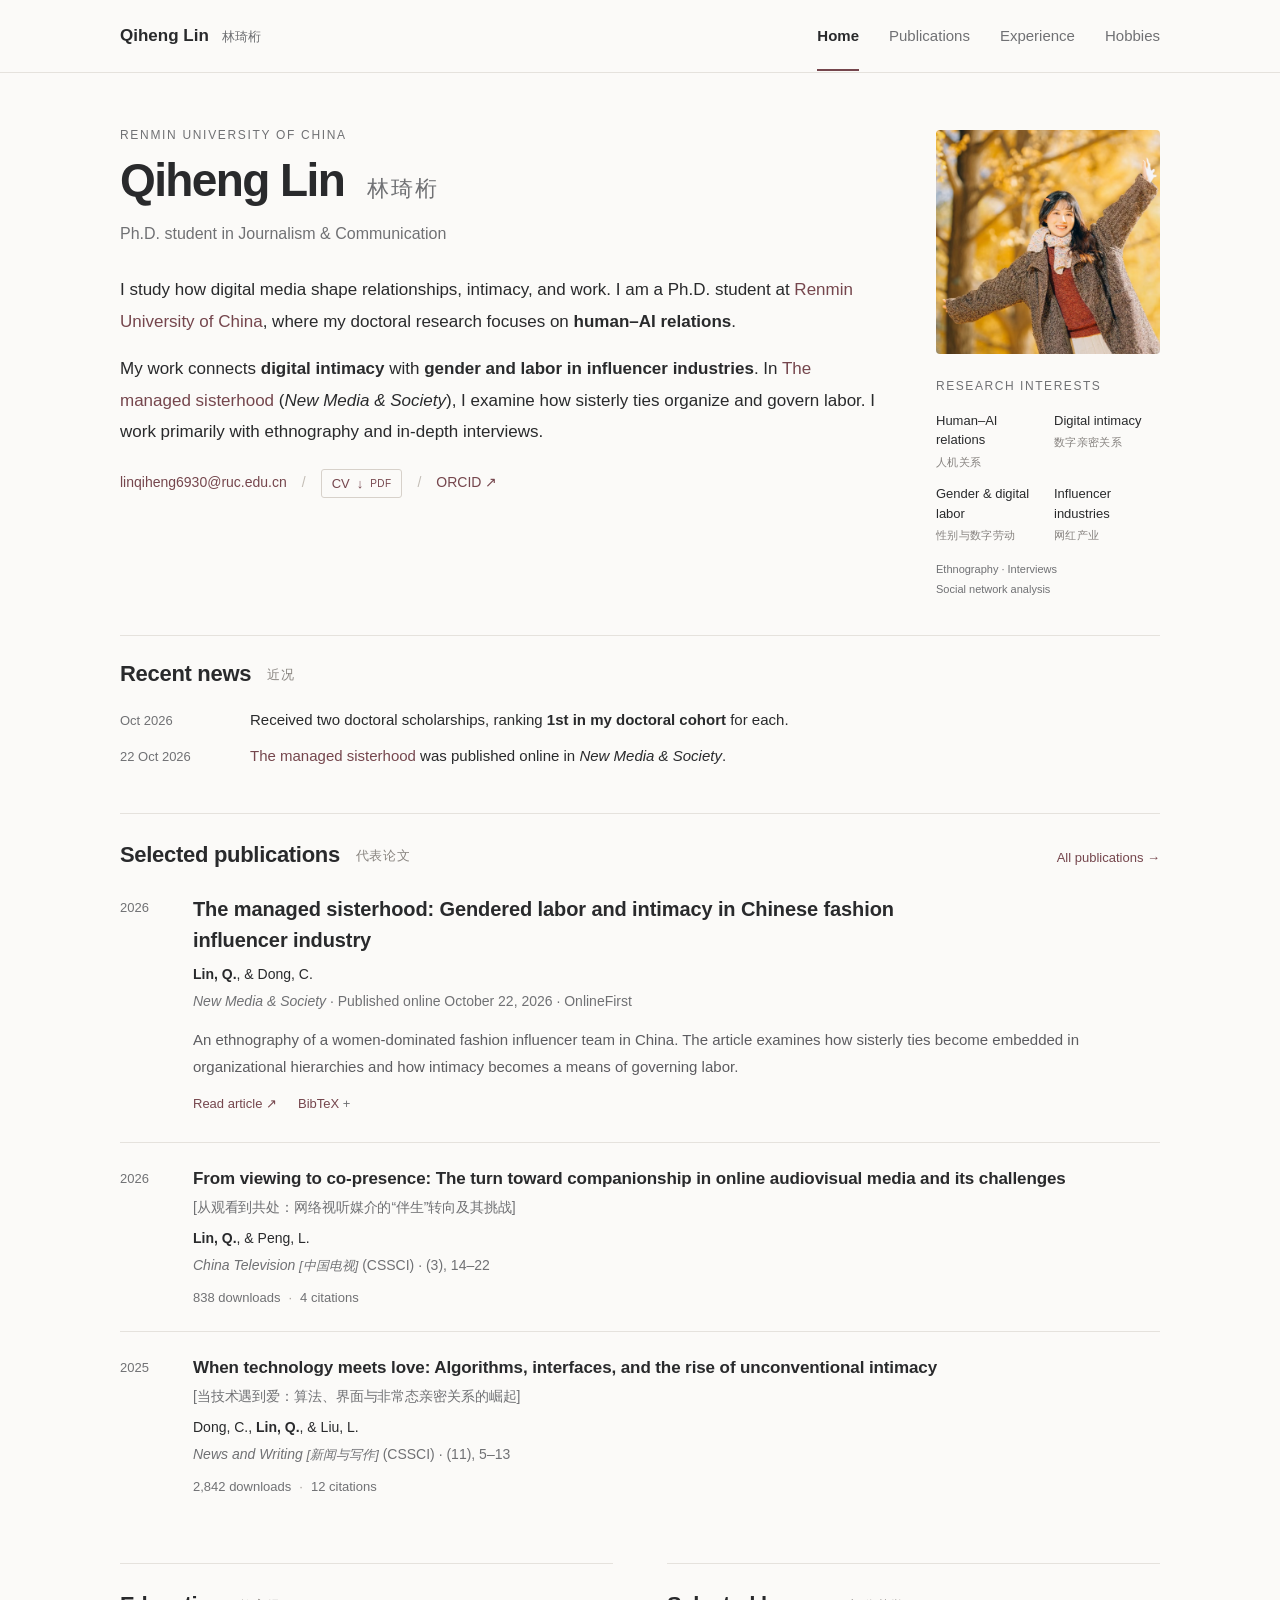
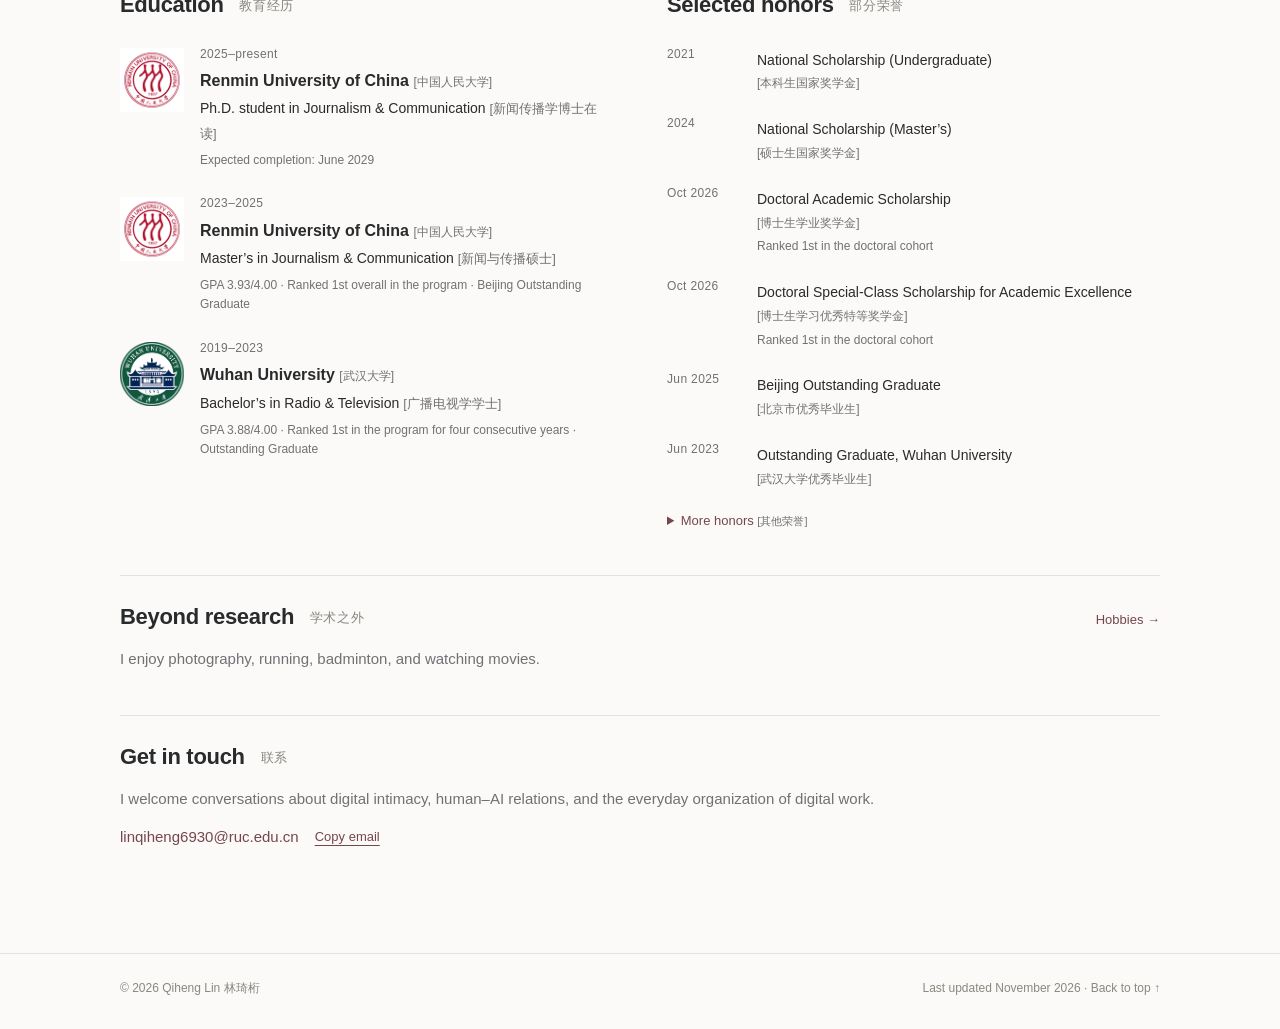
==== commit ab94e281: "Show screenshot-verified download and citation counts for Chinese publications" ====
--- a/index.html
+++ b/index.html
@@ -8,5 +8,5 @@
   journal = {New Media &amp; Society},
   year = {2026},
   doi = {10.1177/14614448261493399}
-}</pre><button class="copy-citation" type="button">Copy citation</button><span class="copy-status" role="status"></span></details></div></div></article><article class="publication"><div class="pub-year">2026</div><div><h3>From viewing to co-presence: The turn toward companionship in online audiovisual media and its challenges <span class="translation" lang="zh-CN">[从观看到共处：网络视听媒介的“伴生”转向及其挑战]</span></h3><p class="authors"><strong>Lin, Q.</strong>, &amp; Peng, L.</p><p class="venue"><em>China Television <span class="translation" lang="zh-CN">[中国电视]</span></em> <span class="journal-index" title="Chinese Social Sciences Citation Index">(CSSCI)</span> · (3), 14–22</p></div></article><article class="publication"><div class="pub-year">2025</div><div><h3>When technology meets love: Algorithms, interfaces, and the rise of unconventional intimacy <span class="translation" lang="zh-CN">[当技术遇到爱：算法、界面与非常态亲密关系的崛起]</span></h3><p class="authors">Dong, C., <strong>Lin, Q.</strong>, &amp; Liu, L.</p><p class="venue"><em>News and Writing <span class="translation" lang="zh-CN">[新闻与写作]</span></em> <span class="journal-index" title="Chinese Social Sciences Citation Index">(CSSCI)</span> · (11), 5–13</p></div></article></section><div class="two-columns"><section class="section" aria-labelledby="education-heading"><h2 id="education-heading">Education <span lang="zh-CN">教育经历</span></h2><div class="education-list"><article class="education-item"><span class="school-logo"><img src="./assets/logos/renmin-university.png" alt="Renmin University of China emblem" width="64" height="64" loading="lazy" decoding="async"></span><div><span class="date">2025–present</span><h3>Renmin University of China <span class="translation" lang="zh-CN">[中国人民大学]</span></h3><p>Ph.D. student in Journalism &amp; Communication <span class="translation" lang="zh-CN">[新闻传播学博士在读]</span></p><p class="muted small">Expected completion: June 2029</p></div></article><article class="education-item"><span class="school-logo"><img src="./assets/logos/renmin-university.png" alt="Renmin University of China emblem" width="64" height="64" loading="lazy" decoding="async"></span><div><span class="date">2023–2025</span><h3>Renmin University of China <span class="translation" lang="zh-CN">[中国人民大学]</span></h3><p>Master’s in Journalism &amp; Communication <span class="translation" lang="zh-CN">[新闻与传播硕士]</span></p><p class="muted small">GPA 3.93/4.00 · Ranked 1st overall in the program · Beijing Outstanding Graduate</p></div></article><article class="education-item"><span class="school-logo"><img src="./assets/logos/wuhan-university.png" alt="Wuhan University emblem" width="64" height="64" loading="lazy" decoding="async"></span><div><span class="date">2019–2023</span><h3>Wuhan University <span class="translation" lang="zh-CN">[武汉大学]</span></h3><p>Bachelor’s in Radio &amp; Television <span class="translation" lang="zh-CN">[广播电视学学士]</span></p><p class="muted small">GPA 3.88/4.00 · Ranked 1st in the program for four consecutive years · Outstanding Graduate</p></div></article></div></section><section class="section" id="honors" aria-labelledby="awards-heading"><h2 id="awards-heading">Selected honors <span lang="zh-CN">部分荣誉</span></h2><ul class="record-list"><li><span class="date">2021</span><div><span class="record-title">National Scholarship (Undergraduate) <span class="translation" lang="zh-CN">[本科生国家奖学金]</span></span></div></li><li><span class="date">2024</span><div><span class="record-title">National Scholarship (Master’s) <span class="translation" lang="zh-CN">[硕士生国家奖学金]</span></span></div></li><li><span class="date">Oct 2026</span><div><span class="record-title">Doctoral Academic Scholarship <span class="translation" lang="zh-CN">[博士生学业奖学金]</span></span><p class="muted small">Ranked 1st in the doctoral cohort</p></div></li><li><span class="date">Oct 2026</span><div><span class="record-title">Doctoral Special-Class Scholarship for Academic Excellence <span class="translation" lang="zh-CN">[博士生学习优秀特等奖学金]</span></span><p class="muted small">Ranked 1st in the doctoral cohort</p></div></li><li><span class="date">Jun 2025</span><div><span class="record-title">Beijing Outstanding Graduate <span class="translation" lang="zh-CN">[北京市优秀毕业生]</span></span></div></li><li><span class="date">Jun 2023</span><div><span class="record-title">Outstanding Graduate, Wuhan University <span class="translation" lang="zh-CN">[武汉大学优秀毕业生]</span></span></div></li></ul><details class="more-honors"><summary>More honors <span lang="zh-CN">[其他荣誉]</span></summary><ul class="record-list"><li><span class="date">2024</span><div><span class="record-title">First-Class Academic Scholarship, Renmin University of China <span class="translation" lang="zh-CN">[中国人民大学学业一等奖学金]</span></span></div></li><li><span class="date">2022</span><div><span class="record-title">Yu Gang–Song Xiao Scholarship <span class="translation" lang="zh-CN">[于刚·宋晓奖学金]</span></span><p class="muted small">Top 1%</p></div></li><li><span class="date">2020–2022</span><div><span class="record-title">First-Class Scholarship, Wuhan University <span class="translation" lang="zh-CN">[武汉大学甲等奖学金]</span></span></div></li><li><span class="date">2020</span><div><span class="record-title">Blue Moon Scholarship <span class="translation" lang="zh-CN">[蓝月亮专项奖学金]</span></span></div></li><li><span class="date">2023</span><div><span class="record-title">Grand Prize, Beijing Graduate English Speech Contest <span class="translation" lang="zh-CN">[北京市研究生英语演讲比赛特等奖]</span></span></div></li><li><span class="date">2023</span><div><span class="record-title">Model Merit Student, Wuhan University <span class="translation" lang="zh-CN">[武汉大学三好学生标兵]</span></span><p class="muted small">Top 1%</p></div></li><li><span class="date">2024</span><div><span class="record-title">Merit Student, Renmin University of China <span class="translation" lang="zh-CN">[中国人民大学三好学生]</span></span></div></li><li><span class="date">2020–2023</span><div><span class="record-title">Merit Student, Wuhan University <span class="translation" lang="zh-CN">[武汉大学三好学生]</span></span><p class="muted small">Awarded in each of four consecutive years</p></div></li><li><span class="date">2025</span><div><span class="record-title">Outstanding Youth League Member, Renmin University of China <span class="translation" lang="zh-CN">[中国人民大学优秀共青团员]</span></span></div></li><li><span class="date">2020–2022</span><div><span class="record-title">Social Activities Award, Wuhan University <span class="translation" lang="zh-CN">[武汉大学社会活动积极分子]</span></span></div></li></ul></details></section></div><section class="section hobby-intro"><div class="section-heading"><h2>Beyond research <span lang="zh-CN">学术之外</span></h2><a class="section-link" href="./hobbies.html">Hobbies <span aria-hidden="true">→</span></a></div><p>I enjoy photography, running, badminton, and watching movies.</p></section><section id="contact" class="contact section"><h2>Get in touch <span lang="zh-CN">联系</span></h2><p>I welcome conversations about digital intimacy, human–AI relations, and the everyday organization of digital work.</p><p class="contact-line"><a href="mailto:linqiheng6930@ruc.edu.cn">linqiheng6930@ruc.edu.cn</a><button id="copy-email" class="text-button" type="button" aria-label="Copy email address">Copy email</button><span id="email-status" role="status" class="small muted"></span></p></section></main>
+}</pre><button class="copy-citation" type="button">Copy citation</button><span class="copy-status" role="status"></span></details></div></div></article><article class="publication"><div class="pub-year">2026</div><div><h3>From viewing to co-presence: The turn toward companionship in online audiovisual media and its challenges <span class="translation" lang="zh-CN">[从观看到共处：网络视听媒介的“伴生”转向及其挑战]</span></h3><p class="authors"><strong>Lin, Q.</strong>, &amp; Peng, L.</p><p class="venue"><em>China Television <span class="translation" lang="zh-CN">[中国电视]</span></em> <span class="journal-index" title="Chinese Social Sciences Citation Index">(CSSCI)</span> · (3), 14–22</p><p class="pub-metrics" data-metrics-source="CNKI" data-recorded-on="2026-11-05"><span>838 downloads</span><span class="metric-separator" aria-hidden="true">·</span><span>4 citations</span></p></div></article><article class="publication"><div class="pub-year">2025</div><div><h3>When technology meets love: Algorithms, interfaces, and the rise of unconventional intimacy <span class="translation" lang="zh-CN">[当技术遇到爱：算法、界面与非常态亲密关系的崛起]</span></h3><p class="authors">Dong, C., <strong>Lin, Q.</strong>, &amp; Liu, L.</p><p class="venue"><em>News and Writing <span class="translation" lang="zh-CN">[新闻与写作]</span></em> <span class="journal-index" title="Chinese Social Sciences Citation Index">(CSSCI)</span> · (11), 5–13</p><p class="pub-metrics" data-metrics-source="CNKI" data-recorded-on="2026-11-05"><span>2,842 downloads</span><span class="metric-separator" aria-hidden="true">·</span><span>12 citations</span></p></div></article></section><div class="two-columns"><section class="section" aria-labelledby="education-heading"><h2 id="education-heading">Education <span lang="zh-CN">教育经历</span></h2><div class="education-list"><article class="education-item"><span class="school-logo"><img src="./assets/logos/renmin-university.png" alt="Renmin University of China emblem" width="64" height="64" loading="lazy" decoding="async"></span><div><span class="date">2025–present</span><h3>Renmin University of China <span class="translation" lang="zh-CN">[中国人民大学]</span></h3><p>Ph.D. student in Journalism &amp; Communication <span class="translation" lang="zh-CN">[新闻传播学博士在读]</span></p><p class="muted small">Expected completion: June 2029</p></div></article><article class="education-item"><span class="school-logo"><img src="./assets/logos/renmin-university.png" alt="Renmin University of China emblem" width="64" height="64" loading="lazy" decoding="async"></span><div><span class="date">2023–2025</span><h3>Renmin University of China <span class="translation" lang="zh-CN">[中国人民大学]</span></h3><p>Master’s in Journalism &amp; Communication <span class="translation" lang="zh-CN">[新闻与传播硕士]</span></p><p class="muted small">GPA 3.93/4.00 · Ranked 1st overall in the program · Beijing Outstanding Graduate</p></div></article><article class="education-item"><span class="school-logo"><img src="./assets/logos/wuhan-university.png" alt="Wuhan University emblem" width="64" height="64" loading="lazy" decoding="async"></span><div><span class="date">2019–2023</span><h3>Wuhan University <span class="translation" lang="zh-CN">[武汉大学]</span></h3><p>Bachelor’s in Radio &amp; Television <span class="translation" lang="zh-CN">[广播电视学学士]</span></p><p class="muted small">GPA 3.88/4.00 · Ranked 1st in the program for four consecutive years · Outstanding Graduate</p></div></article></div></section><section class="section" id="honors" aria-labelledby="awards-heading"><h2 id="awards-heading">Selected honors <span lang="zh-CN">部分荣誉</span></h2><ul class="record-list"><li><span class="date">2021</span><div><span class="record-title">National Scholarship (Undergraduate) <span class="translation" lang="zh-CN">[本科生国家奖学金]</span></span></div></li><li><span class="date">2024</span><div><span class="record-title">National Scholarship (Master’s) <span class="translation" lang="zh-CN">[硕士生国家奖学金]</span></span></div></li><li><span class="date">Oct 2026</span><div><span class="record-title">Doctoral Academic Scholarship <span class="translation" lang="zh-CN">[博士生学业奖学金]</span></span><p class="muted small">Ranked 1st in the doctoral cohort</p></div></li><li><span class="date">Oct 2026</span><div><span class="record-title">Doctoral Special-Class Scholarship for Academic Excellence <span class="translation" lang="zh-CN">[博士生学习优秀特等奖学金]</span></span><p class="muted small">Ranked 1st in the doctoral cohort</p></div></li><li><span class="date">Jun 2025</span><div><span class="record-title">Beijing Outstanding Graduate <span class="translation" lang="zh-CN">[北京市优秀毕业生]</span></span></div></li><li><span class="date">Jun 2023</span><div><span class="record-title">Outstanding Graduate, Wuhan University <span class="translation" lang="zh-CN">[武汉大学优秀毕业生]</span></span></div></li></ul><details class="more-honors"><summary>More honors <span lang="zh-CN">[其他荣誉]</span></summary><ul class="record-list"><li><span class="date">2024</span><div><span class="record-title">First-Class Academic Scholarship, Renmin University of China <span class="translation" lang="zh-CN">[中国人民大学学业一等奖学金]</span></span></div></li><li><span class="date">2022</span><div><span class="record-title">Yu Gang–Song Xiao Scholarship <span class="translation" lang="zh-CN">[于刚·宋晓奖学金]</span></span><p class="muted small">Top 1%</p></div></li><li><span class="date">2020–2022</span><div><span class="record-title">First-Class Scholarship, Wuhan University <span class="translation" lang="zh-CN">[武汉大学甲等奖学金]</span></span></div></li><li><span class="date">2020</span><div><span class="record-title">Blue Moon Scholarship <span class="translation" lang="zh-CN">[蓝月亮专项奖学金]</span></span></div></li><li><span class="date">2023</span><div><span class="record-title">Grand Prize, Beijing Graduate English Speech Contest <span class="translation" lang="zh-CN">[北京市研究生英语演讲比赛特等奖]</span></span></div></li><li><span class="date">2023</span><div><span class="record-title">Model Merit Student, Wuhan University <span class="translation" lang="zh-CN">[武汉大学三好学生标兵]</span></span><p class="muted small">Top 1%</p></div></li><li><span class="date">2024</span><div><span class="record-title">Merit Student, Renmin University of China <span class="translation" lang="zh-CN">[中国人民大学三好学生]</span></span></div></li><li><span class="date">2020–2023</span><div><span class="record-title">Merit Student, Wuhan University <span class="translation" lang="zh-CN">[武汉大学三好学生]</span></span><p class="muted small">Awarded in each of four consecutive years</p></div></li><li><span class="date">2025</span><div><span class="record-title">Outstanding Youth League Member, Renmin University of China <span class="translation" lang="zh-CN">[中国人民大学优秀共青团员]</span></span></div></li><li><span class="date">2020–2022</span><div><span class="record-title">Social Activities Award, Wuhan University <span class="translation" lang="zh-CN">[武汉大学社会活动积极分子]</span></span></div></li></ul></details></section></div><section class="section hobby-intro"><div class="section-heading"><h2>Beyond research <span lang="zh-CN">学术之外</span></h2><a class="section-link" href="./hobbies.html">Hobbies <span aria-hidden="true">→</span></a></div><p>I enjoy photography, running, badminton, and watching movies.</p></section><section id="contact" class="contact section"><h2>Get in touch <span lang="zh-CN">联系</span></h2><p>I welcome conversations about digital intimacy, human–AI relations, and the everyday organization of digital work.</p><p class="contact-line"><a href="mailto:linqiheng6930@ruc.edu.cn">linqiheng6930@ruc.edu.cn</a><button id="copy-email" class="text-button" type="button" aria-label="Copy email address">Copy email</button><span id="email-status" role="status" class="small muted"></span></p></section></main>
 <footer class="site-footer"><div><span>© 2026 Qiheng Lin <span lang="zh-CN">林琦桁</span></span><span>Last updated November 2026 <span aria-hidden="true">·</span> <a href="#main">Back to top ↑</a></span></div></footer></body></html>
--- a/style.css
+++ b/style.css
@@ -103,5 +103,8 @@
 .theme-label .translation{font-size:11px;margin-left:3px}
 .theme-intimacy{border-color:#a38a68}.theme-labor{border-color:#ae7c86}.theme-media{border-color:#91a39f}
 .publication-list .publication:first-child{border-top:0;padding-top:0}
+.pub-metrics{display:flex;flex-wrap:wrap;align-items:baseline;gap:3px 8px;margin-top:10px;font-size:13px;line-height:1.7;color:var(--muted);font-variant-numeric:tabular-nums}
+.pub-metrics>span:not(.metric-separator){white-space:nowrap}
+.metric-separator{color:#aaa19b}
 @media(max-width:760px){.research-overview{grid-template-columns:1fr;gap:22px;margin-top:26px;padding:22px 0}.research-overview>div{padding-left:29px}.research-overview h2{font-size:16px}.research-overview p{font-size:13px;margin-top:6px;max-width:none}.theme-filters button{font-size:12px;padding:6px 9px}.theme-label .translation{display:none}.education-item{grid-template-columns:58px minmax(0,1fr);gap:14px}.school-logo,.school-logo img{width:58px;height:58px}}
 @media print{.theme-browser,.cv-download-placeholder{display:none}.research-overview{margin-top:20px}.school-logo,.school-logo img{width:42px;height:42px}.education-item{grid-template-columns:42px 1fr}.theme-label{font-size:8pt}}
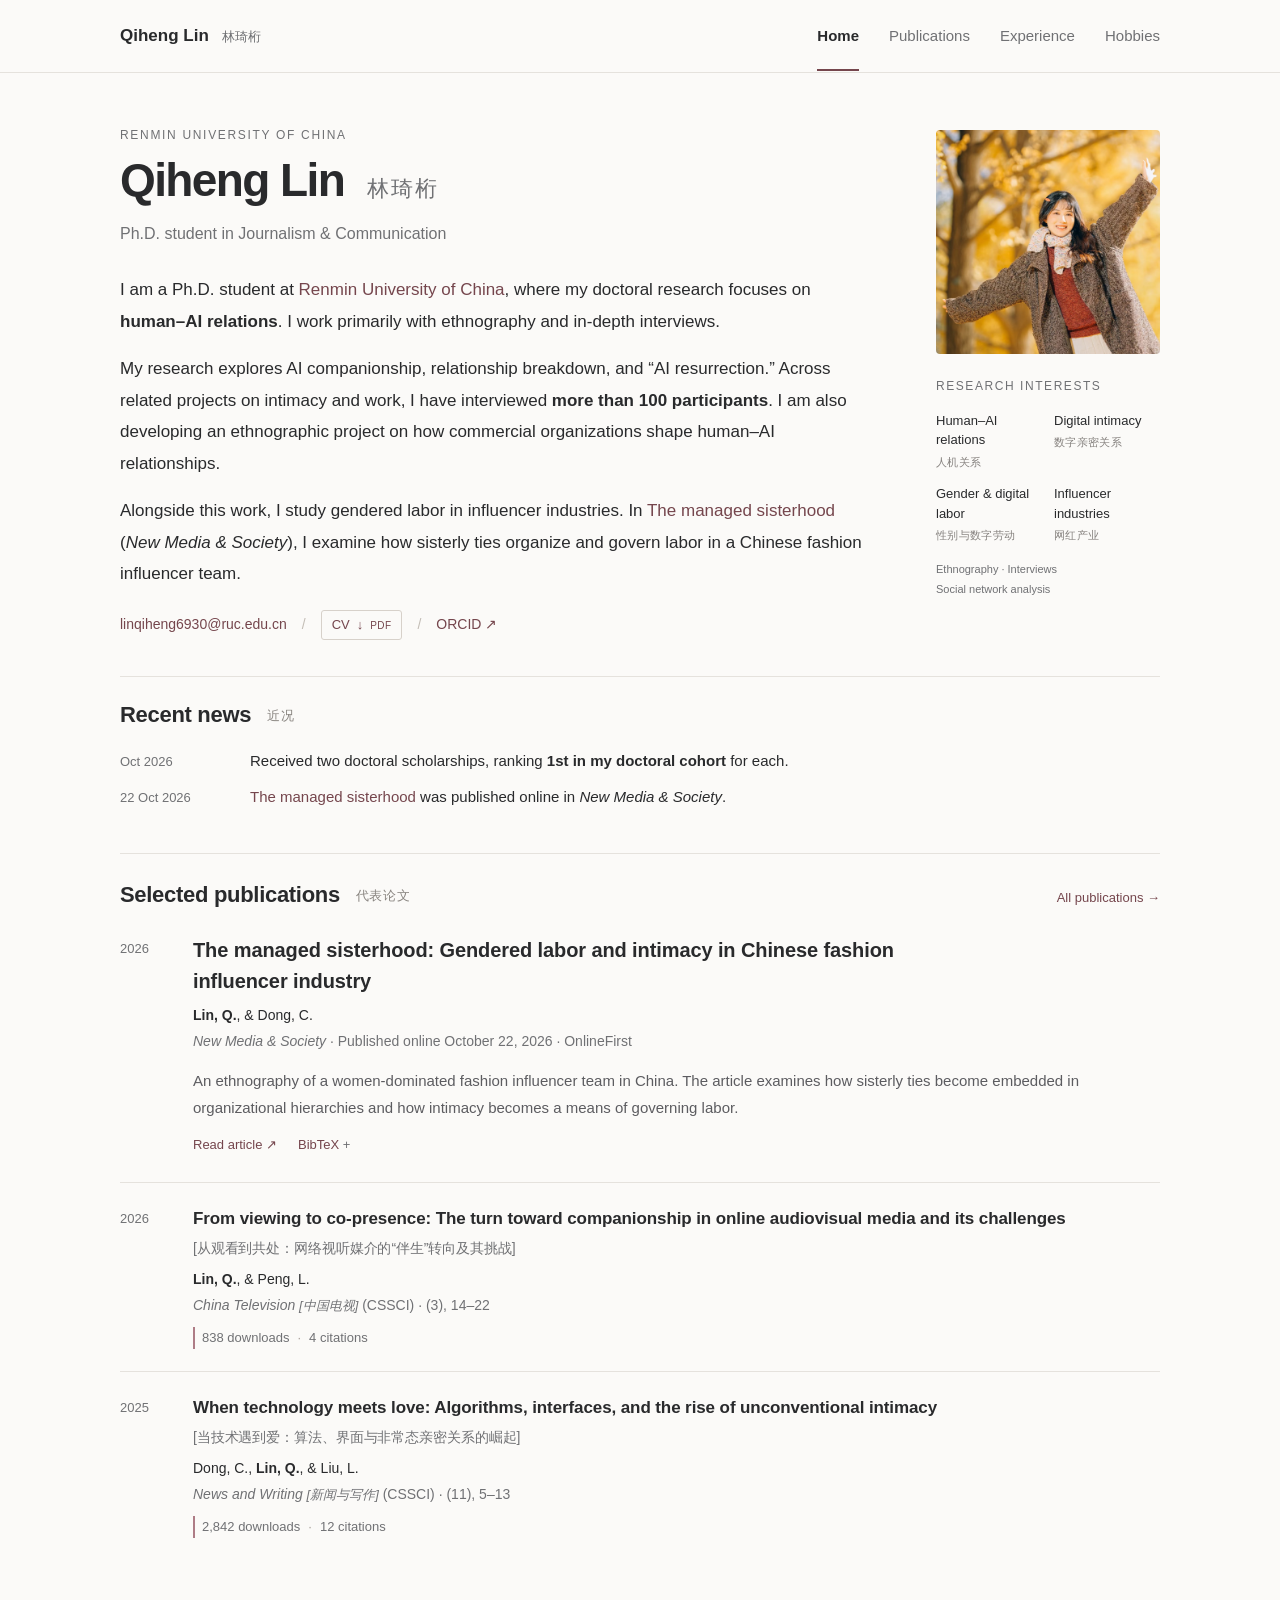
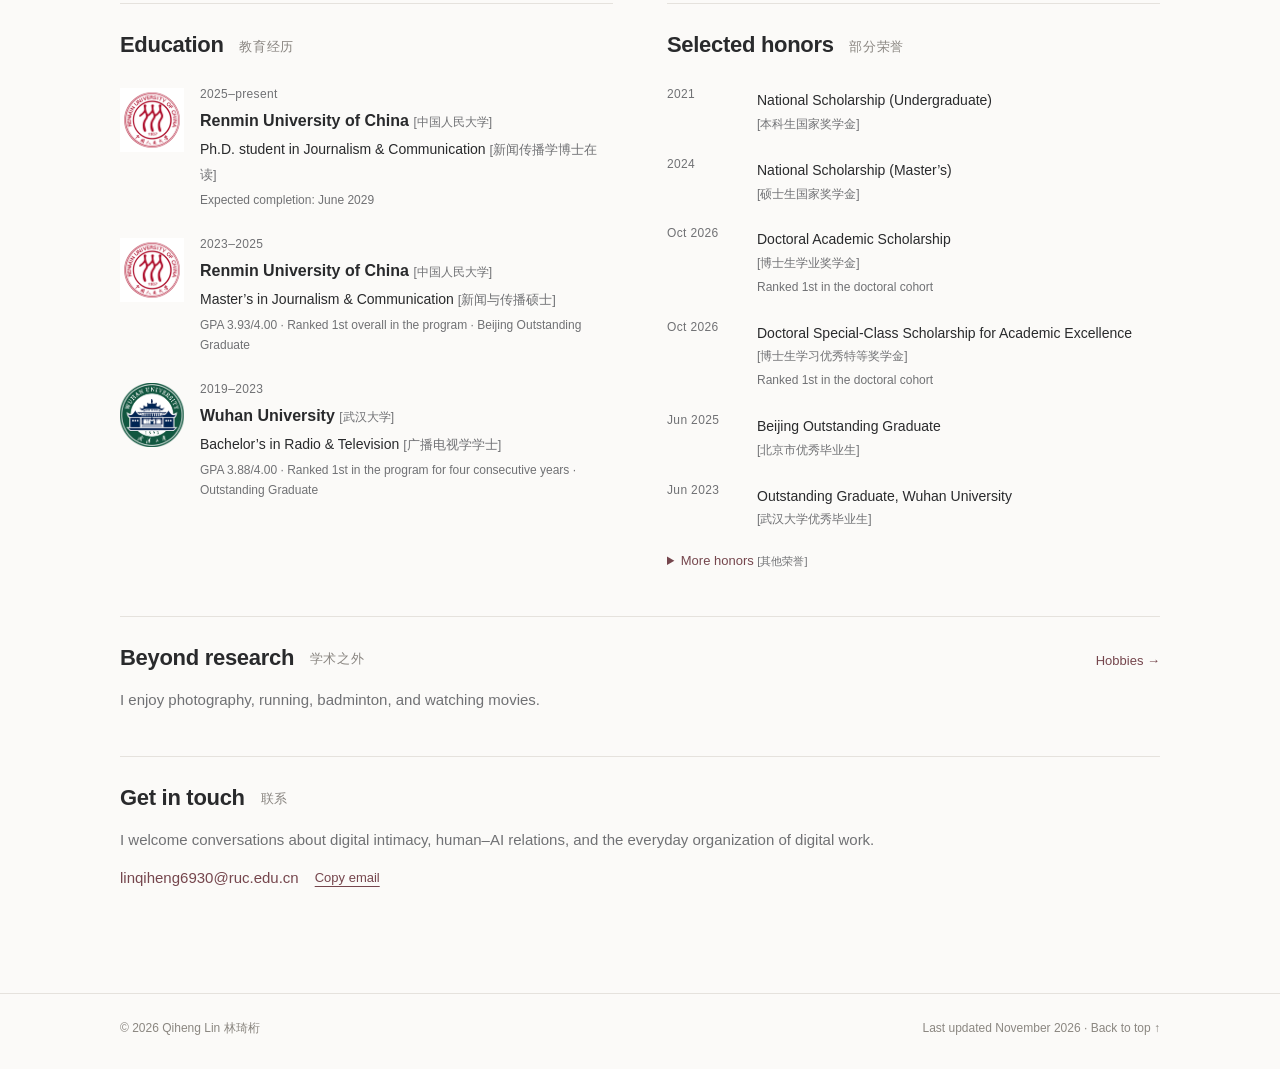
==== commit 88efab3b: "Clarify homepage biography and current human–AI research" ====
--- a/index.html
+++ b/index.html
@@ -1,7 +1,7 @@
 <!doctype html>
 <html lang="en"><head><meta charset="utf-8"><meta name="viewport" content="width=device-width,initial-scale=1"><meta name="description" content="Qiheng Lin (林琦桁), Ph.D. student at Renmin University of China. Research on human–AI relations, digital intimacy, influencer industries, and digital labor."><meta name="theme-color" content="#fbfaf8"><meta property="og:title" content="Qiheng Lin 林琦桁 — Academic Homepage"><meta property="og:description" content="Qiheng Lin (林琦桁), Ph.D. student at Renmin University of China. Research on human–AI relations, digital intimacy, influencer industries, and digital labor."><meta property="og:type" content="website"><title>Qiheng Lin 林琦桁 — Academic Homepage</title><link rel="icon" href="./favicon.svg" type="image/svg+xml"><link rel="stylesheet" href="./style.css"><script src="./script.js" defer></script><script type="application/ld+json">{"@context": "https://schema.org", "@type": "Person", "name": "Qiheng Lin", "alternateName": "林琦桁", "email": "linqiheng6930@ruc.edu.cn", "affiliation": {"@type": "CollegeOrUniversity", "name": "Renmin University of China"}, "sameAs": ["https://orcid.org/0009-0000-4367-6252"], "knowsAbout": ["Human–AI relations", "Digital intimacy", "Digital labor", "Ethnography"]}</script></head>
 <body><a class="skip-link" href="#main">Skip to content</a><header class="site-header"><div class="header-inner"><a class="wordmark" href="./index.html">Qiheng Lin <span lang="zh-CN">林琦桁</span></a><nav aria-label="Main navigation"><a href="./index.html" aria-current=page>Home</a><a href="./publications.html" >Publications</a><a href="./experience.html" >Experience</a><a href="./hobbies.html" >Hobbies</a></nav></div></header>
-<main id="main" class="page"><section class="intro" aria-labelledby="name"><div class="intro-grid"><div class="bio"><div class="intro-heading"><p class="eyebrow">Renmin University of China</p><h1 id="name">Qiheng Lin <span lang="zh-CN">林琦桁</span></h1><p class="role">Ph.D. student in Journalism &amp; Communication</p></div><p>I study how digital media shape relationships, intimacy, and work. I am a Ph.D. student at <a href="https://www.ruc.edu.cn/" target="_blank" rel="noopener noreferrer">Renmin University of China</a>, where my doctoral research focuses on <strong>human–AI relations</strong>.</p><p>My work connects <strong>digital intimacy</strong> with <strong>gender and labor in influencer industries</strong>. In <a href="https://doi.org/10.1177/14614448261493399" target="_blank" rel="noopener noreferrer">The managed sisterhood</a> (<em>New Media &amp; Society</em>), I examine how sisterly ties organize and govern labor. I work primarily with ethnography and in-depth interviews.</p><div class="profile-links"><a class="email-link" href="mailto:linqiheng6930@ruc.edu.cn">linqiheng6930@ruc.edu.cn</a><span aria-hidden="true">/</span><a class="cv-download" href="./assets/Qiheng-Lin-CV.pdf" download="Qiheng-Lin-CV.pdf">CV <span aria-hidden="true">↓</span><span class="cv-format">PDF</span></a><span aria-hidden="true">/</span><a href="https://orcid.org/0009-0000-4367-6252" target="_blank" rel="noopener noreferrer">ORCID ↗</a></div></div><aside class="profile-aside"><a class="portrait-link" href="./assets/photos/portrait-ginkgo.jpg" target="_blank" rel="noopener noreferrer" aria-label="View original portrait of Qiheng Lin"><img class="profile-portrait" src="./assets/photos/portrait-ginkgo.jpg" alt="Qiheng Lin smiling beneath golden ginkgo leaves" width="1440" height="2162" fetchpriority="high" decoding="async"></a><div class="research-aside" aria-labelledby="research-heading"><h2 id="research-heading">Research interests</h2><ul><li>Human–AI relations<span lang="zh-CN">人机关系</span></li><li>Digital intimacy<span lang="zh-CN">数字亲密关系</span></li><li>Gender &amp; digital labor<span lang="zh-CN">性别与数字劳动</span></li><li>Influencer industries<span lang="zh-CN">网红产业</span></li></ul><p class="aside-note">Ethnography · Interviews<br>Social network analysis</p></div></aside></div></section>
+<main id="main" class="page"><section class="intro" aria-labelledby="name"><div class="intro-grid"><div class="bio"><div class="intro-heading"><p class="eyebrow">Renmin University of China</p><h1 id="name">Qiheng Lin <span lang="zh-CN">林琦桁</span></h1><p class="role">Ph.D. student in Journalism &amp; Communication</p></div><p>I am a Ph.D. student at <a href="https://www.ruc.edu.cn/" target="_blank" rel="noopener noreferrer">Renmin University of China</a>, where my doctoral research focuses on <strong>human–AI relations</strong>. I work primarily with ethnography and in-depth interviews.</p><p>My research explores AI companionship, relationship breakdown, and “AI resurrection.” Across related projects on intimacy and work, I have interviewed <strong>more than 100 participants</strong>. I am also developing an ethnographic project on how commercial organizations shape human–AI relationships.</p><p>Alongside this work, I study gendered labor in influencer industries. In <a href="https://doi.org/10.1177/14614448261493399" target="_blank" rel="noopener noreferrer">The managed sisterhood</a> (<em>New Media &amp; Society</em>), I examine how sisterly ties organize and govern labor in a Chinese fashion influencer team.</p><div class="profile-links"><a class="email-link" href="mailto:linqiheng6930@ruc.edu.cn">linqiheng6930@ruc.edu.cn</a><span aria-hidden="true">/</span><a class="cv-download" href="./assets/Qiheng-Lin-CV.pdf" download="Qiheng-Lin-CV.pdf">CV <span aria-hidden="true">↓</span><span class="cv-format">PDF</span></a><span aria-hidden="true">/</span><a href="https://orcid.org/0009-0000-4367-6252" target="_blank" rel="noopener noreferrer">ORCID ↗</a></div></div><aside class="profile-aside"><a class="portrait-link" href="./assets/photos/portrait-ginkgo.jpg" target="_blank" rel="noopener noreferrer" aria-label="View original portrait of Qiheng Lin"><img class="profile-portrait" src="./assets/photos/portrait-ginkgo.jpg" alt="Qiheng Lin smiling beneath golden ginkgo leaves" width="1440" height="2162" fetchpriority="high" decoding="async"></a><div class="research-aside" aria-labelledby="research-heading"><h2 id="research-heading">Research interests</h2><ul><li>Human–AI relations<span lang="zh-CN">人机关系</span></li><li>Digital intimacy<span lang="zh-CN">数字亲密关系</span></li><li>Gender &amp; digital labor<span lang="zh-CN">性别与数字劳动</span></li><li>Influencer industries<span lang="zh-CN">网红产业</span></li></ul><p class="aside-note">Ethnography · Interviews<br>Social network analysis</p></div></aside></div></section>
 <section class="news section" aria-labelledby="news-heading"><h2 id="news-heading">Recent news <span lang="zh-CN">近况</span></h2><ul class="news-list"><li><time datetime="2026-10">Oct 2026</time><p>Received two doctoral scholarships, ranking <strong>1st in my doctoral cohort</strong> for each.</p></li><li><time datetime="2026-10-22">22 Oct 2026</time><p><a href="https://doi.org/10.1177/14614448261493399" target="_blank" rel="noopener noreferrer">The managed sisterhood</a> was published online in <em>New Media &amp; Society</em>.</p></li></ul></section><section class="section" aria-labelledby="selected-heading"><div class="section-heading"><h2 id="selected-heading">Selected publications <span lang="zh-CN">代表论文</span></h2><a class="section-link" href="./publications.html">All publications <span aria-hidden="true">→</span></a></div><article class="publication featured"><div class="pub-year">2026</div><div><h3><a href="https://doi.org/10.1177/14614448261493399" target="_blank" rel="noopener noreferrer">The managed sisterhood: Gendered labor and intimacy in Chinese fashion influencer industry</a></h3><p class="authors"><strong>Lin, Q.</strong>, &amp; Dong, C.</p><p class="venue"><em>New Media &amp; Society</em> · Published online October 22, 2026 · OnlineFirst</p><p class="pub-summary">An ethnography of a women-dominated fashion influencer team in China. The article examines how sisterly ties become embedded in organizational hierarchies and how intimacy becomes a means of governing labor.</p><div class="paper-links"><a href="https://doi.org/10.1177/14614448261493399" target="_blank" rel="noopener noreferrer">Read article <span aria-hidden="true">↗</span></a><details class="citation"><summary>BibTeX</summary><pre>@article{lin2026sisterhood,
   title = {The managed sisterhood: Gendered labor and intimacy in Chinese fashion influencer industry},
   author = {Lin, Qiheng and Dong, Chenyu},
--- a/style.css
+++ b/style.css
@@ -3,10 +3,11 @@
 [hidden]{display:none!important}
 .journal-index{white-space:nowrap;font-style:normal;font-weight:500}
 .record-list .camp-entry{row-gap:16px;margin-bottom:0}
-.camp-gallery{grid-column:1/-1;display:grid;grid-template-columns:repeat(3,minmax(0,1fr));gap:14px}
+.camp-gallery{grid-column:1/-1;display:grid;grid-template-columns:repeat(4,minmax(0,1fr));gap:14px}
 .camp-gallery figure{margin:0;min-width:0;line-height:0}
 .camp-gallery img{display:block;width:100%;height:auto;aspect-ratio:4/3;object-fit:cover;border-radius:3px}
-@media(max-width:600px){.camp-gallery{grid-template-columns:1fr;gap:14px}}
+.camp-gallery img[src$="/fudan-summer-school-2024-group.jpg"]{object-position:center 65%}
+@media(max-width:600px){.camp-gallery{grid-template-columns:repeat(2,minmax(0,1fr));gap:14px}}
 @media print{.camp-gallery{display:none}}
 *{box-sizing:border-box}html{scroll-behavior:smooth;scroll-padding-top:94px}body{margin:0;background:var(--paper);color:var(--ink);font:17px/1.75 var(--sans);-webkit-font-smoothing:antialiased}a{color:var(--accent);text-decoration:none;text-underline-offset:4px}a:hover{text-decoration:underline}a:focus-visible,button:focus-visible,summary:focus-visible{outline:2px solid var(--accent);outline-offset:5px}button{font:inherit}p,h1,h2,h3{margin:0}p+p{margin-top:16px}strong{font-weight:600}.small{font-size:14px;line-height:1.65}.muted{color:var(--muted)}.translation{color:var(--muted);font-weight:400;font-size:.92em}.skip-link{position:fixed;top:-80px;left:16px;background:white;z-index:10;padding:12px}.skip-link:focus{top:8px}
 .site-header{border-bottom:1px solid var(--line);background:rgba(251,250,248,.97);position:sticky;top:0;z-index:5}.header-inner{max-width:1096px;margin:auto;padding:21px 28px;display:flex;align-items:center;justify-content:space-between;gap:24px}.wordmark{font-size:17px;font-weight:650;color:var(--ink);white-space:nowrap}.wordmark span{margin-left:8px;color:var(--muted);font-size:13px;font-weight:400}.site-header nav{display:flex;gap:30px;font-size:15px}.site-header nav a{color:var(--muted);position:relative}.site-header nav a[aria-current]{color:var(--ink);font-weight:600}.site-header nav a[aria-current]:after{content:"";position:absolute;left:0;right:0;bottom:-22px;height:2px;background:var(--accent)}.page{max-width:1096px;padding:0 28px;margin:0 auto}.intro{padding-top:51px}.eyebrow{font-size:12px;text-transform:uppercase;letter-spacing:.14em;color:var(--muted);margin-bottom:6px}h1{font-size:46px;font-weight:650;line-height:1.25;letter-spacing:-1.6px}h1 span{font-size:22px;font-weight:400;letter-spacing:2px;margin-left:12px;color:var(--muted)}.role{font-size:16px;margin-top:11px;color:var(--muted)}.intro-grid{display:grid;grid-template-columns:minmax(0,1fr) 208px;gap:64px;margin-top:29px}.bio{font-size:17px;line-height:1.85}.profile-links{display:flex;align-items:center;flex-wrap:wrap;gap:8px 15px;margin-top:21px;font-size:14px}.profile-links>span{color:#c3bdb6}.email-link{overflow-wrap:anywhere}.research-aside{padding:6px 0 0 25px;border-left:1px solid var(--line);align-self:start}.research-aside h2{font-size:12px;text-transform:uppercase;letter-spacing:.13em;font-weight:500;color:var(--muted)}.research-aside ul{list-style:none;margin:18px 0 23px;padding:0}.research-aside li{font-size:15px;margin-bottom:15px;line-height:1.45}.research-aside li span{display:block;color:#86827f;font-size:12px;margin-top:4px;letter-spacing:.03em}.aside-note{color:var(--muted);font-size:12px;line-height:1.8}.section{margin-top:43px;border-top:1px solid var(--line);padding-top:26px}.section h2{font-size:22px;font-weight:600;line-height:1.4;letter-spacing:-.3px;margin-bottom:24px}.section h2>span{font-size:13px;font-weight:400;letter-spacing:.05em;color:#898580;margin-left:10px;vertical-align:middle}.section-heading{display:flex;justify-content:space-between;gap:20px;align-items:baseline}.section-link,.quiet-link{font-size:13px}.news{margin-top:36px;padding-top:23px}.news h2{margin-bottom:17px}.news-list{list-style:none;padding:0;margin:0}.news-list li{display:grid;grid-template-columns:112px 1fr;gap:18px;margin-top:10px;font-size:15px}.news-list time{font-size:13px;color:var(--muted);padding-top:3px;font-variant-numeric:tabular-nums}
@@ -43,6 +44,10 @@
 .conference-gallery{display:grid;grid-template-columns:repeat(5,minmax(0,1fr));gap:18px 16px;margin-top:24px;padding-top:22px;border-top:1px solid var(--line)}
 .conference-photo{margin:0;min-width:0}
 .conference-photo img{display:block;width:100%;height:auto;aspect-ratio:4/3;object-fit:cover;object-position:center 38%;border-radius:3px}
+.conference-photo img[src$="/academic-presentation.jpg"]{object-position:center 48%}
+.conference-photo-frame{aspect-ratio:4/3;overflow:hidden;border-radius:3px}
+.conference-photo-frame>img{height:100%;aspect-ratio:auto;border-radius:0}
+.conference-photo img[src$="/fudan-summer-school-2024.jpg"]{object-position:center bottom;transform:scale(1.18);transform-origin:50% 10%}
 .conference-photo figcaption{margin-top:7px;line-height:1.55;font-size:12px}
 .photo-caption-zh{display:block;color:var(--muted);font-size:11px}
 @media(max-width:760px){.intro-grid{display:flex;flex-direction:column;gap:25px}.intro-heading{margin-bottom:22px}.intro-heading .role{font-size:14px}.profile-aside{display:grid;grid-template-columns:134px minmax(0,1fr);gap:22px;padding:0;width:100%;align-items:start}.profile-aside .research-aside{margin:0;padding:0;border:0}.profile-aside .research-aside ul{grid-template-columns:1fr;gap:10px;margin-top:10px}.profile-aside .research-aside li{font-size:13px}.profile-aside .research-aside li span{font-size:11px}.profile-aside .research-aside h2{font-size:11px}.conference-gallery{grid-template-columns:repeat(2,minmax(0,1fr));gap:16px 14px;max-width:420px}}
@@ -103,7 +108,7 @@
 .theme-label .translation{font-size:11px;margin-left:3px}
 .theme-intimacy{border-color:#a38a68}.theme-labor{border-color:#ae7c86}.theme-media{border-color:#91a39f}
 .publication-list .publication:first-child{border-top:0;padding-top:0}
-.pub-metrics{display:flex;flex-wrap:wrap;align-items:baseline;gap:3px 8px;margin-top:10px;font-size:13px;line-height:1.7;color:var(--muted);font-variant-numeric:tabular-nums}
+.pub-metrics{display:flex;flex-wrap:wrap;align-items:baseline;gap:3px 8px;margin-top:10px;border-left:2px solid #ae7c86;padding-left:7px;font-size:13px;line-height:1.7;color:var(--muted);font-variant-numeric:tabular-nums}
 .pub-metrics>span:not(.metric-separator){white-space:nowrap}
 .metric-separator{color:#aaa19b}
 @media(max-width:760px){.research-overview{grid-template-columns:1fr;gap:22px;margin-top:26px;padding:22px 0}.research-overview>div{padding-left:29px}.research-overview h2{font-size:16px}.research-overview p{font-size:13px;margin-top:6px;max-width:none}.theme-filters button{font-size:12px;padding:6px 9px}.theme-label .translation{display:none}.education-item{grid-template-columns:58px minmax(0,1fr);gap:14px}.school-logo,.school-logo img{width:58px;height:58px}}
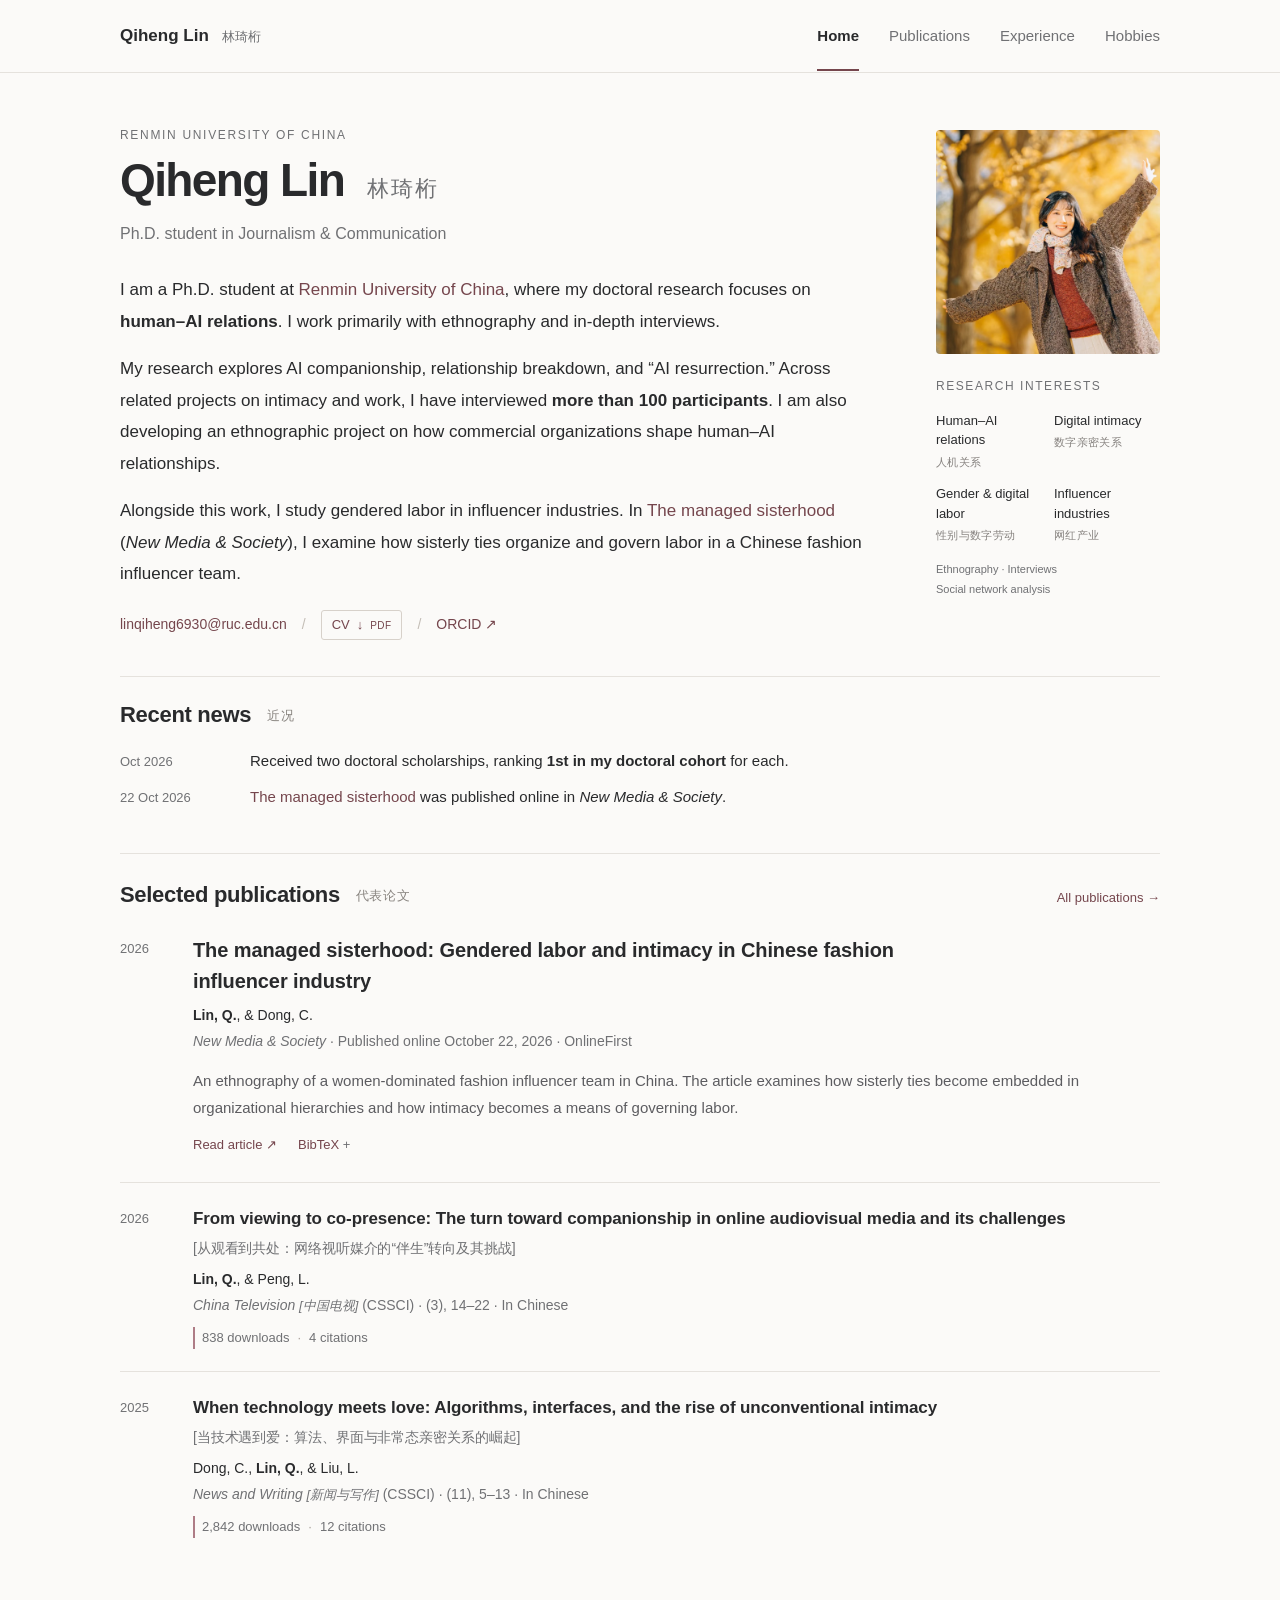
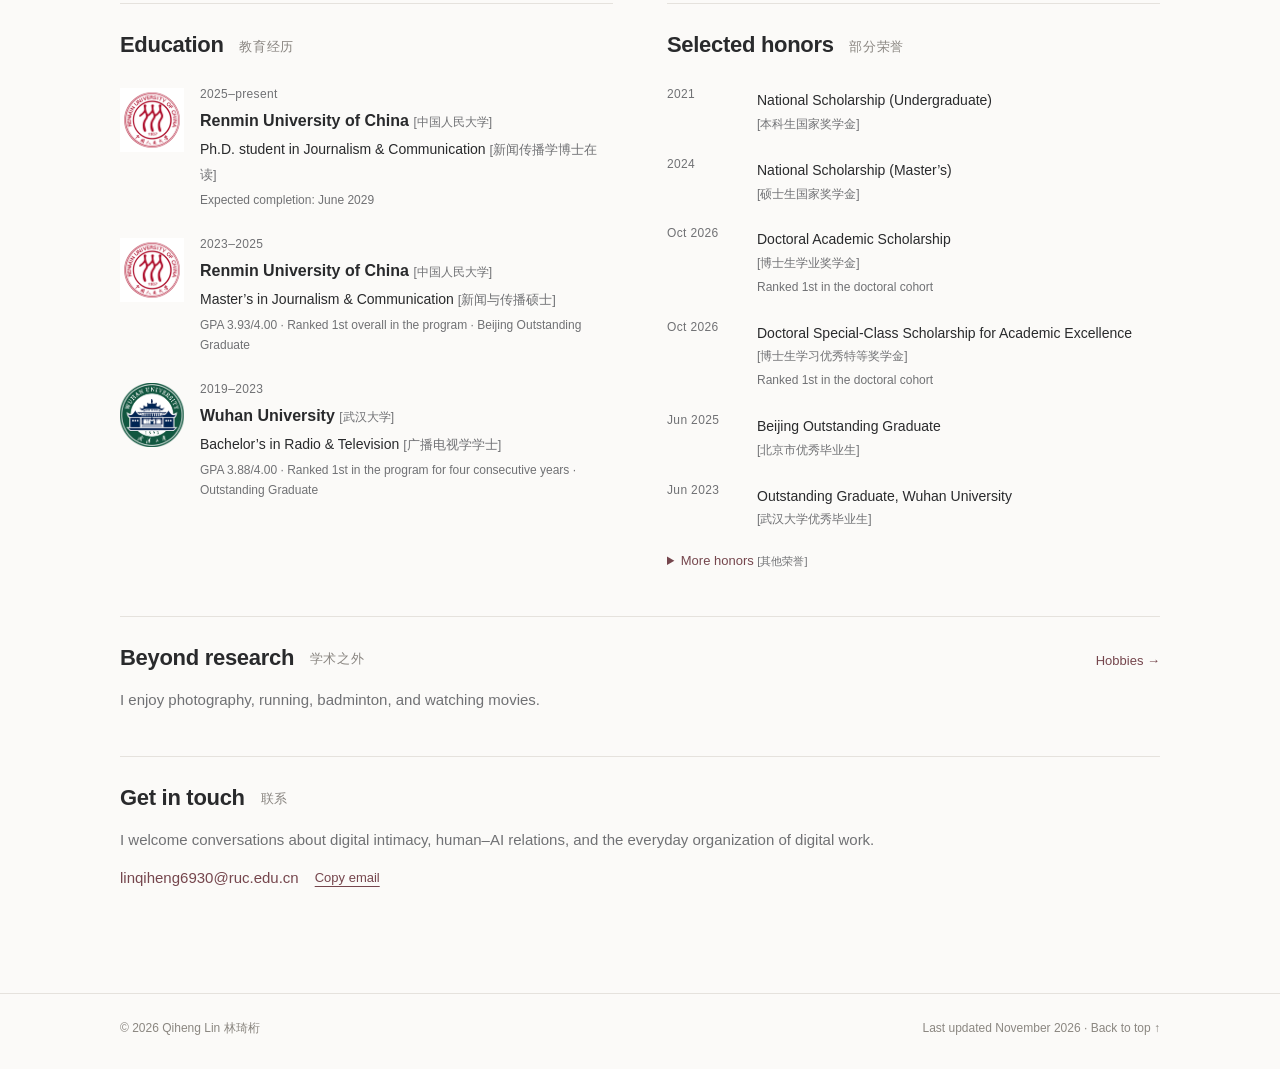
==== commit a1dd85db: "Publish current research projects and updated CV" ====
--- a/index.html
+++ b/index.html
@@ -8,5 +8,5 @@
   journal = {New Media &amp; Society},
   year = {2026},
   doi = {10.1177/14614448261493399}
-}</pre><button class="copy-citation" type="button">Copy citation</button><span class="copy-status" role="status"></span></details></div></div></article><article class="publication"><div class="pub-year">2026</div><div><h3>From viewing to co-presence: The turn toward companionship in online audiovisual media and its challenges <span class="translation" lang="zh-CN">[从观看到共处：网络视听媒介的“伴生”转向及其挑战]</span></h3><p class="authors"><strong>Lin, Q.</strong>, &amp; Peng, L.</p><p class="venue"><em>China Television <span class="translation" lang="zh-CN">[中国电视]</span></em> <span class="journal-index" title="Chinese Social Sciences Citation Index">(CSSCI)</span> · (3), 14–22</p><p class="pub-metrics" data-metrics-source="CNKI" data-recorded-on="2026-11-05"><span>838 downloads</span><span class="metric-separator" aria-hidden="true">·</span><span>4 citations</span></p></div></article><article class="publication"><div class="pub-year">2025</div><div><h3>When technology meets love: Algorithms, interfaces, and the rise of unconventional intimacy <span class="translation" lang="zh-CN">[当技术遇到爱：算法、界面与非常态亲密关系的崛起]</span></h3><p class="authors">Dong, C., <strong>Lin, Q.</strong>, &amp; Liu, L.</p><p class="venue"><em>News and Writing <span class="translation" lang="zh-CN">[新闻与写作]</span></em> <span class="journal-index" title="Chinese Social Sciences Citation Index">(CSSCI)</span> · (11), 5–13</p><p class="pub-metrics" data-metrics-source="CNKI" data-recorded-on="2026-11-05"><span>2,842 downloads</span><span class="metric-separator" aria-hidden="true">·</span><span>12 citations</span></p></div></article></section><div class="two-columns"><section class="section" aria-labelledby="education-heading"><h2 id="education-heading">Education <span lang="zh-CN">教育经历</span></h2><div class="education-list"><article class="education-item"><span class="school-logo"><img src="./assets/logos/renmin-university.png" alt="Renmin University of China emblem" width="64" height="64" loading="lazy" decoding="async"></span><div><span class="date">2025–present</span><h3>Renmin University of China <span class="translation" lang="zh-CN">[中国人民大学]</span></h3><p>Ph.D. student in Journalism &amp; Communication <span class="translation" lang="zh-CN">[新闻传播学博士在读]</span></p><p class="muted small">Expected completion: June 2029</p></div></article><article class="education-item"><span class="school-logo"><img src="./assets/logos/renmin-university.png" alt="Renmin University of China emblem" width="64" height="64" loading="lazy" decoding="async"></span><div><span class="date">2023–2025</span><h3>Renmin University of China <span class="translation" lang="zh-CN">[中国人民大学]</span></h3><p>Master’s in Journalism &amp; Communication <span class="translation" lang="zh-CN">[新闻与传播硕士]</span></p><p class="muted small">GPA 3.93/4.00 · Ranked 1st overall in the program · Beijing Outstanding Graduate</p></div></article><article class="education-item"><span class="school-logo"><img src="./assets/logos/wuhan-university.png" alt="Wuhan University emblem" width="64" height="64" loading="lazy" decoding="async"></span><div><span class="date">2019–2023</span><h3>Wuhan University <span class="translation" lang="zh-CN">[武汉大学]</span></h3><p>Bachelor’s in Radio &amp; Television <span class="translation" lang="zh-CN">[广播电视学学士]</span></p><p class="muted small">GPA 3.88/4.00 · Ranked 1st in the program for four consecutive years · Outstanding Graduate</p></div></article></div></section><section class="section" id="honors" aria-labelledby="awards-heading"><h2 id="awards-heading">Selected honors <span lang="zh-CN">部分荣誉</span></h2><ul class="record-list"><li><span class="date">2021</span><div><span class="record-title">National Scholarship (Undergraduate) <span class="translation" lang="zh-CN">[本科生国家奖学金]</span></span></div></li><li><span class="date">2024</span><div><span class="record-title">National Scholarship (Master’s) <span class="translation" lang="zh-CN">[硕士生国家奖学金]</span></span></div></li><li><span class="date">Oct 2026</span><div><span class="record-title">Doctoral Academic Scholarship <span class="translation" lang="zh-CN">[博士生学业奖学金]</span></span><p class="muted small">Ranked 1st in the doctoral cohort</p></div></li><li><span class="date">Oct 2026</span><div><span class="record-title">Doctoral Special-Class Scholarship for Academic Excellence <span class="translation" lang="zh-CN">[博士生学习优秀特等奖学金]</span></span><p class="muted small">Ranked 1st in the doctoral cohort</p></div></li><li><span class="date">Jun 2025</span><div><span class="record-title">Beijing Outstanding Graduate <span class="translation" lang="zh-CN">[北京市优秀毕业生]</span></span></div></li><li><span class="date">Jun 2023</span><div><span class="record-title">Outstanding Graduate, Wuhan University <span class="translation" lang="zh-CN">[武汉大学优秀毕业生]</span></span></div></li></ul><details class="more-honors"><summary>More honors <span lang="zh-CN">[其他荣誉]</span></summary><ul class="record-list"><li><span class="date">2024</span><div><span class="record-title">First-Class Academic Scholarship, Renmin University of China <span class="translation" lang="zh-CN">[中国人民大学学业一等奖学金]</span></span></div></li><li><span class="date">2022</span><div><span class="record-title">Yu Gang–Song Xiao Scholarship <span class="translation" lang="zh-CN">[于刚·宋晓奖学金]</span></span><p class="muted small">Top 1%</p></div></li><li><span class="date">2020–2022</span><div><span class="record-title">First-Class Scholarship, Wuhan University <span class="translation" lang="zh-CN">[武汉大学甲等奖学金]</span></span></div></li><li><span class="date">2020</span><div><span class="record-title">Blue Moon Scholarship <span class="translation" lang="zh-CN">[蓝月亮专项奖学金]</span></span></div></li><li><span class="date">2023</span><div><span class="record-title">Grand Prize, Beijing Graduate English Speech Contest <span class="translation" lang="zh-CN">[北京市研究生英语演讲比赛特等奖]</span></span></div></li><li><span class="date">2023</span><div><span class="record-title">Model Merit Student, Wuhan University <span class="translation" lang="zh-CN">[武汉大学三好学生标兵]</span></span><p class="muted small">Top 1%</p></div></li><li><span class="date">2024</span><div><span class="record-title">Merit Student, Renmin University of China <span class="translation" lang="zh-CN">[中国人民大学三好学生]</span></span></div></li><li><span class="date">2020–2023</span><div><span class="record-title">Merit Student, Wuhan University <span class="translation" lang="zh-CN">[武汉大学三好学生]</span></span><p class="muted small">Awarded in each of four consecutive years</p></div></li><li><span class="date">2025</span><div><span class="record-title">Outstanding Youth League Member, Renmin University of China <span class="translation" lang="zh-CN">[中国人民大学优秀共青团员]</span></span></div></li><li><span class="date">2020–2022</span><div><span class="record-title">Social Activities Award, Wuhan University <span class="translation" lang="zh-CN">[武汉大学社会活动积极分子]</span></span></div></li></ul></details></section></div><section class="section hobby-intro"><div class="section-heading"><h2>Beyond research <span lang="zh-CN">学术之外</span></h2><a class="section-link" href="./hobbies.html">Hobbies <span aria-hidden="true">→</span></a></div><p>I enjoy photography, running, badminton, and watching movies.</p></section><section id="contact" class="contact section"><h2>Get in touch <span lang="zh-CN">联系</span></h2><p>I welcome conversations about digital intimacy, human–AI relations, and the everyday organization of digital work.</p><p class="contact-line"><a href="mailto:linqiheng6930@ruc.edu.cn">linqiheng6930@ruc.edu.cn</a><button id="copy-email" class="text-button" type="button" aria-label="Copy email address">Copy email</button><span id="email-status" role="status" class="small muted"></span></p></section></main>
+}</pre><button class="copy-citation" type="button">Copy citation</button><span class="copy-status" role="status"></span></details></div></div></article><article class="publication"><div class="pub-year">2026</div><div><h3>From viewing to co-presence: The turn toward companionship in online audiovisual media and its challenges <span class="translation" lang="zh-CN">[从观看到共处：网络视听媒介的“伴生”转向及其挑战]</span></h3><p class="authors"><strong>Lin, Q.</strong>, &amp; Peng, L.</p><p class="venue"><em>China Television <span class="translation" lang="zh-CN">[中国电视]</span></em> <span class="journal-index" title="Chinese Social Sciences Citation Index">(CSSCI)</span> · (3), 14–22 · <span lang="en">In Chinese</span></p><p class="pub-metrics" data-metrics-source="CNKI" data-recorded-on="2026-11-05"><span>838 downloads</span><span class="metric-separator" aria-hidden="true">·</span><span>4 citations</span></p></div></article><article class="publication"><div class="pub-year">2025</div><div><h3>When technology meets love: Algorithms, interfaces, and the rise of unconventional intimacy <span class="translation" lang="zh-CN">[当技术遇到爱：算法、界面与非常态亲密关系的崛起]</span></h3><p class="authors">Dong, C., <strong>Lin, Q.</strong>, &amp; Liu, L.</p><p class="venue"><em>News and Writing <span class="translation" lang="zh-CN">[新闻与写作]</span></em> <span class="journal-index" title="Chinese Social Sciences Citation Index">(CSSCI)</span> · (11), 5–13 · <span lang="en">In Chinese</span></p><p class="pub-metrics" data-metrics-source="CNKI" data-recorded-on="2026-11-05"><span>2,842 downloads</span><span class="metric-separator" aria-hidden="true">·</span><span>12 citations</span></p></div></article></section><div class="two-columns"><section class="section" aria-labelledby="education-heading"><h2 id="education-heading">Education <span lang="zh-CN">教育经历</span></h2><div class="education-list"><article class="education-item"><span class="school-logo"><img src="./assets/logos/renmin-university.png" alt="Renmin University of China emblem" width="64" height="64" loading="lazy" decoding="async"></span><div><span class="date">2025–present</span><h3>Renmin University of China <span class="translation" lang="zh-CN">[中国人民大学]</span></h3><p>Ph.D. student in Journalism &amp; Communication <span class="translation" lang="zh-CN">[新闻传播学博士在读]</span></p><p class="muted small">Expected completion: June 2029</p></div></article><article class="education-item"><span class="school-logo"><img src="./assets/logos/renmin-university.png" alt="Renmin University of China emblem" width="64" height="64" loading="lazy" decoding="async"></span><div><span class="date">2023–2025</span><h3>Renmin University of China <span class="translation" lang="zh-CN">[中国人民大学]</span></h3><p>Master’s in Journalism &amp; Communication <span class="translation" lang="zh-CN">[新闻与传播硕士]</span></p><p class="muted small">GPA 3.93/4.00 · Ranked 1st overall in the program · Beijing Outstanding Graduate</p></div></article><article class="education-item"><span class="school-logo"><img src="./assets/logos/wuhan-university.png" alt="Wuhan University emblem" width="64" height="64" loading="lazy" decoding="async"></span><div><span class="date">2019–2023</span><h3>Wuhan University <span class="translation" lang="zh-CN">[武汉大学]</span></h3><p>Bachelor’s in Radio &amp; Television <span class="translation" lang="zh-CN">[广播电视学学士]</span></p><p class="muted small">GPA 3.88/4.00 · Ranked 1st in the program for four consecutive years · Outstanding Graduate</p></div></article></div></section><section class="section" id="honors" aria-labelledby="awards-heading"><h2 id="awards-heading">Selected honors <span lang="zh-CN">部分荣誉</span></h2><ul class="record-list"><li><span class="date">2021</span><div><span class="record-title">National Scholarship (Undergraduate) <span class="translation" lang="zh-CN">[本科生国家奖学金]</span></span></div></li><li><span class="date">2024</span><div><span class="record-title">National Scholarship (Master’s) <span class="translation" lang="zh-CN">[硕士生国家奖学金]</span></span></div></li><li><span class="date">Oct 2026</span><div><span class="record-title">Doctoral Academic Scholarship <span class="translation" lang="zh-CN">[博士生学业奖学金]</span></span><p class="muted small">Ranked 1st in the doctoral cohort</p></div></li><li><span class="date">Oct 2026</span><div><span class="record-title">Doctoral Special-Class Scholarship for Academic Excellence <span class="translation" lang="zh-CN">[博士生学习优秀特等奖学金]</span></span><p class="muted small">Ranked 1st in the doctoral cohort</p></div></li><li><span class="date">Jun 2025</span><div><span class="record-title">Beijing Outstanding Graduate <span class="translation" lang="zh-CN">[北京市优秀毕业生]</span></span></div></li><li><span class="date">Jun 2023</span><div><span class="record-title">Outstanding Graduate, Wuhan University <span class="translation" lang="zh-CN">[武汉大学优秀毕业生]</span></span></div></li></ul><details class="more-honors"><summary>More honors <span lang="zh-CN">[其他荣誉]</span></summary><ul class="record-list"><li><span class="date">2024</span><div><span class="record-title">First-Class Academic Scholarship, Renmin University of China <span class="translation" lang="zh-CN">[中国人民大学学业一等奖学金]</span></span></div></li><li><span class="date">2022</span><div><span class="record-title">Yu Gang–Song Xiao Scholarship <span class="translation" lang="zh-CN">[于刚·宋晓奖学金]</span></span><p class="muted small">Top 1%</p></div></li><li><span class="date">2020–2022</span><div><span class="record-title">First-Class Scholarship, Wuhan University <span class="translation" lang="zh-CN">[武汉大学甲等奖学金]</span></span></div></li><li><span class="date">2020</span><div><span class="record-title">Blue Moon Scholarship <span class="translation" lang="zh-CN">[蓝月亮专项奖学金]</span></span></div></li><li><span class="date">2023</span><div><span class="record-title">Grand Prize, Beijing Graduate English Speech Contest <span class="translation" lang="zh-CN">[北京市研究生英语演讲比赛特等奖]</span></span></div></li><li><span class="date">2023</span><div><span class="record-title">Model Merit Student, Wuhan University <span class="translation" lang="zh-CN">[武汉大学三好学生标兵]</span></span><p class="muted small">Top 1%</p></div></li><li><span class="date">2024</span><div><span class="record-title">Merit Student, Renmin University of China <span class="translation" lang="zh-CN">[中国人民大学三好学生]</span></span></div></li><li><span class="date">2020–2023</span><div><span class="record-title">Merit Student, Wuhan University <span class="translation" lang="zh-CN">[武汉大学三好学生]</span></span><p class="muted small">Awarded in each of four consecutive years</p></div></li><li><span class="date">2025</span><div><span class="record-title">Outstanding Youth League Member, Renmin University of China <span class="translation" lang="zh-CN">[中国人民大学优秀共青团员]</span></span></div></li><li><span class="date">2020–2022</span><div><span class="record-title">Social Activities Award, Wuhan University <span class="translation" lang="zh-CN">[武汉大学社会活动积极分子]</span></span></div></li></ul></details></section></div><section class="section hobby-intro"><div class="section-heading"><h2>Beyond research <span lang="zh-CN">学术之外</span></h2><a class="section-link" href="./hobbies.html">Hobbies <span aria-hidden="true">→</span></a></div><p>I enjoy photography, running, badminton, and watching movies.</p></section><section id="contact" class="contact section"><h2>Get in touch <span lang="zh-CN">联系</span></h2><p>I welcome conversations about digital intimacy, human–AI relations, and the everyday organization of digital work.</p><p class="contact-line"><a href="mailto:linqiheng6930@ruc.edu.cn">linqiheng6930@ruc.edu.cn</a><button id="copy-email" class="text-button" type="button" aria-label="Copy email address">Copy email</button><span id="email-status" role="status" class="small muted"></span></p></section></main>
 <footer class="site-footer"><div><span>© 2026 Qiheng Lin <span lang="zh-CN">林琦桁</span></span><span>Last updated November 2026 <span aria-hidden="true">·</span> <a href="#main">Back to top ↑</a></span></div></footer></body></html>
--- a/style.css
+++ b/style.css
@@ -113,3 +113,6 @@
 .metric-separator{color:#aaa19b}
 @media(max-width:760px){.research-overview{grid-template-columns:1fr;gap:22px;margin-top:26px;padding:22px 0}.research-overview>div{padding-left:29px}.research-overview h2{font-size:16px}.research-overview p{font-size:13px;margin-top:6px;max-width:none}.theme-filters button{font-size:12px;padding:6px 9px}.theme-label .translation{display:none}.education-item{grid-template-columns:58px minmax(0,1fr);gap:14px}.school-logo,.school-logo img{width:58px;height:58px}}
 @media print{.theme-browser,.cv-download-placeholder{display:none}.research-overview{margin-top:20px}.school-logo,.school-logo img{width:42px;height:42px}.education-item{grid-template-columns:42px 1fr}.theme-label{font-size:8pt}}
+
+.journal-index-note{margin-top:-12px;margin-bottom:20px}
+.record-list.project-list li{display:block}
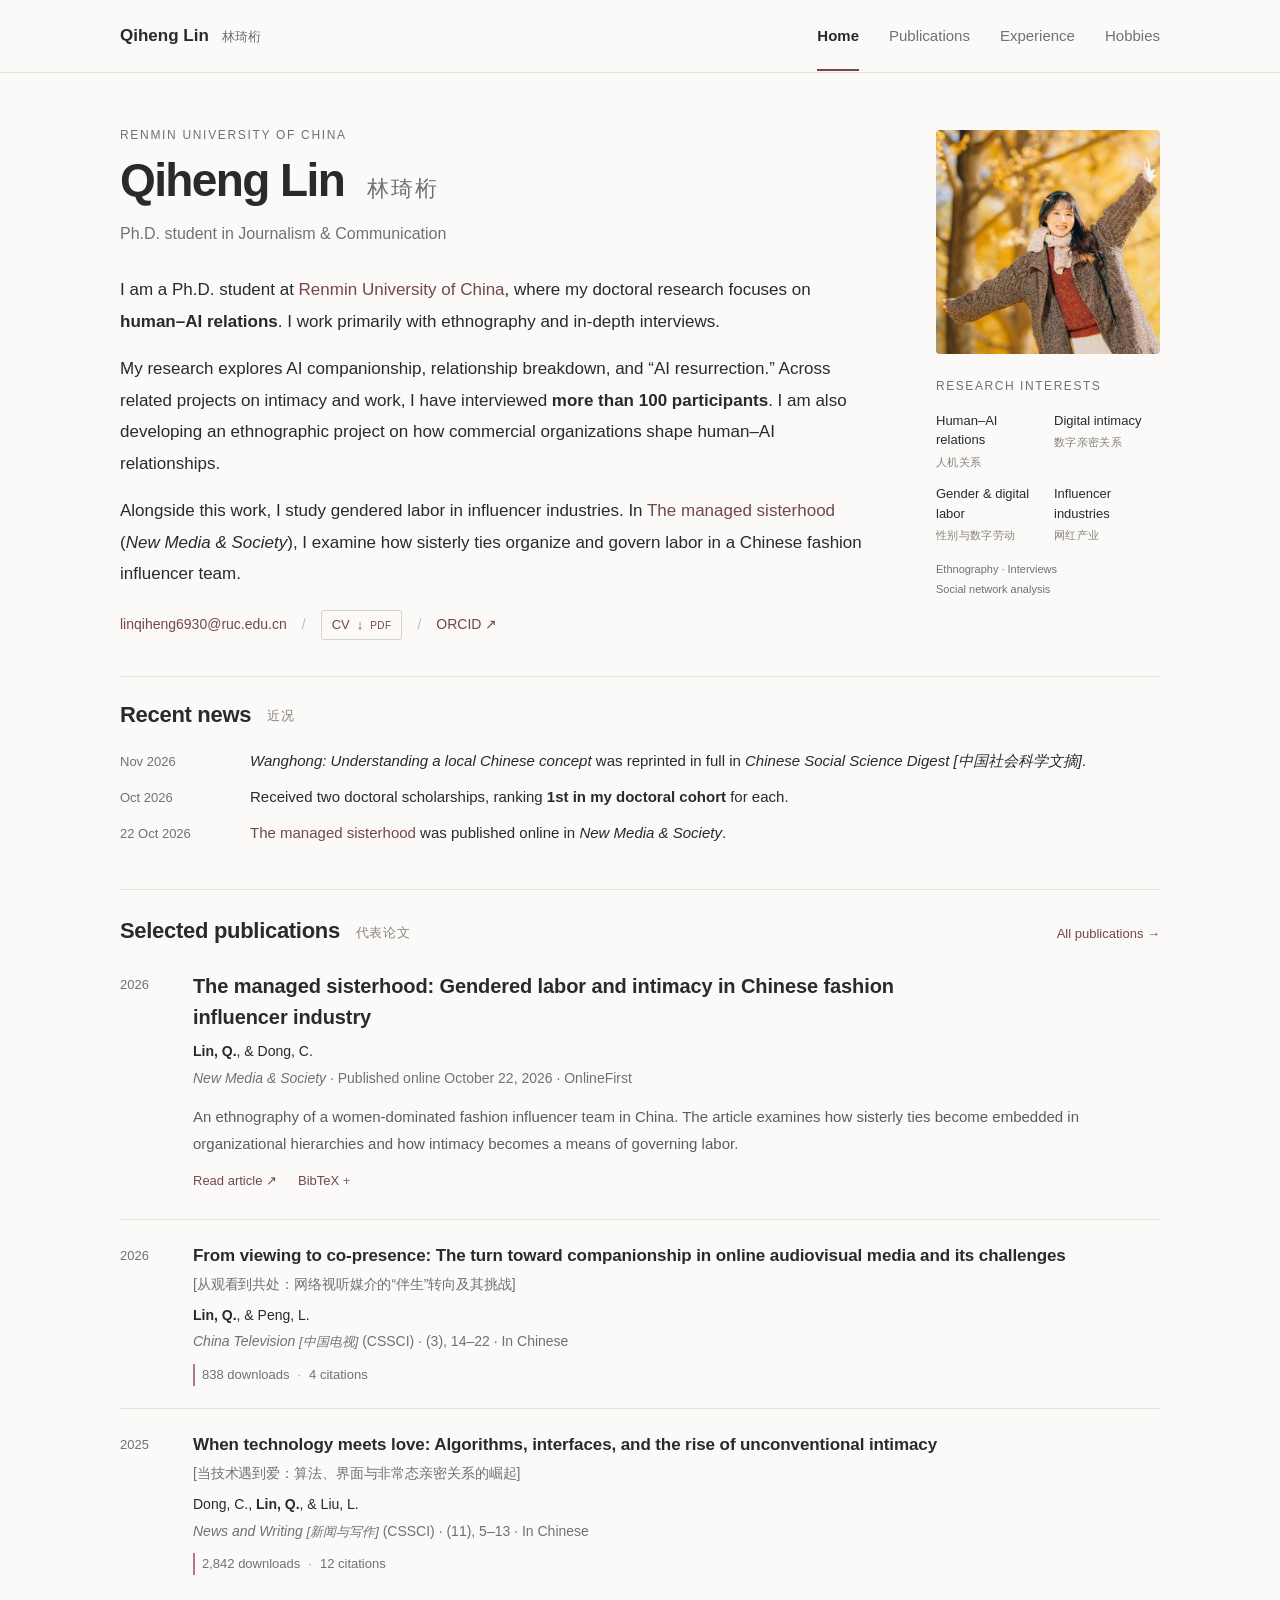
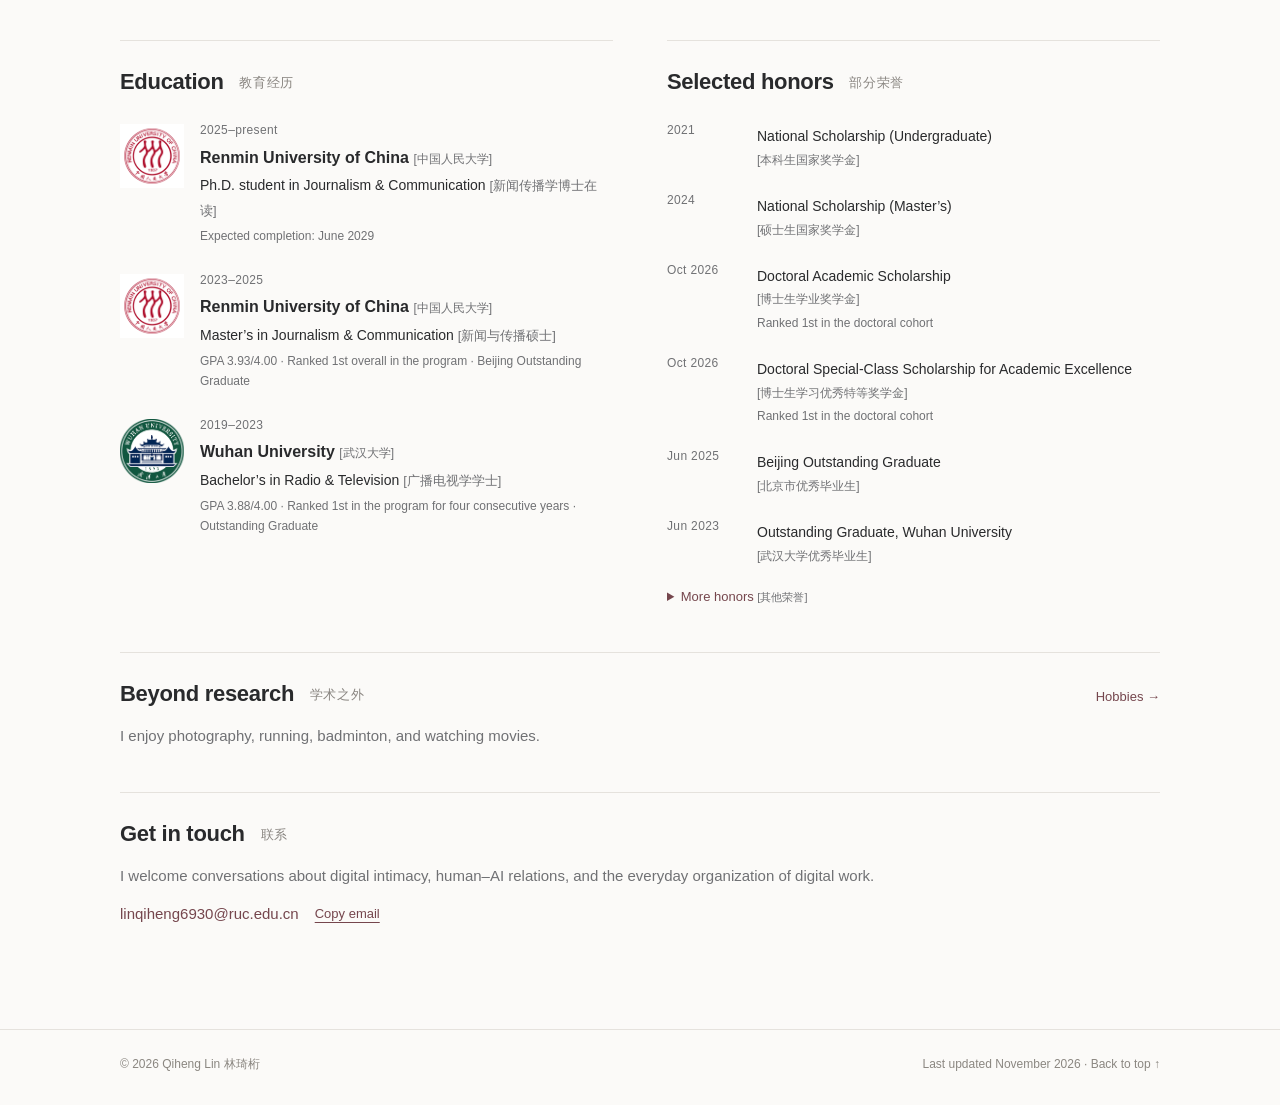
==== commit 61642d1a: "Add Chinese Social Science Digest reprint and update CV" ====
--- a/index.html
+++ b/index.html
@@ -2,7 +2,7 @@
 <html lang="en"><head><meta charset="utf-8"><meta name="viewport" content="width=device-width,initial-scale=1"><meta name="description" content="Qiheng Lin (林琦桁), Ph.D. student at Renmin University of China. Research on human–AI relations, digital intimacy, influencer industries, and digital labor."><meta name="theme-color" content="#fbfaf8"><meta property="og:title" content="Qiheng Lin 林琦桁 — Academic Homepage"><meta property="og:description" content="Qiheng Lin (林琦桁), Ph.D. student at Renmin University of China. Research on human–AI relations, digital intimacy, influencer industries, and digital labor."><meta property="og:type" content="website"><title>Qiheng Lin 林琦桁 — Academic Homepage</title><link rel="icon" href="./favicon.svg" type="image/svg+xml"><link rel="stylesheet" href="./style.css"><script src="./script.js" defer></script><script type="application/ld+json">{"@context": "https://schema.org", "@type": "Person", "name": "Qiheng Lin", "alternateName": "林琦桁", "email": "linqiheng6930@ruc.edu.cn", "affiliation": {"@type": "CollegeOrUniversity", "name": "Renmin University of China"}, "sameAs": ["https://orcid.org/0009-0000-4367-6252"], "knowsAbout": ["Human–AI relations", "Digital intimacy", "Digital labor", "Ethnography"]}</script></head>
 <body><a class="skip-link" href="#main">Skip to content</a><header class="site-header"><div class="header-inner"><a class="wordmark" href="./index.html">Qiheng Lin <span lang="zh-CN">林琦桁</span></a><nav aria-label="Main navigation"><a href="./index.html" aria-current=page>Home</a><a href="./publications.html" >Publications</a><a href="./experience.html" >Experience</a><a href="./hobbies.html" >Hobbies</a></nav></div></header>
 <main id="main" class="page"><section class="intro" aria-labelledby="name"><div class="intro-grid"><div class="bio"><div class="intro-heading"><p class="eyebrow">Renmin University of China</p><h1 id="name">Qiheng Lin <span lang="zh-CN">林琦桁</span></h1><p class="role">Ph.D. student in Journalism &amp; Communication</p></div><p>I am a Ph.D. student at <a href="https://www.ruc.edu.cn/" target="_blank" rel="noopener noreferrer">Renmin University of China</a>, where my doctoral research focuses on <strong>human–AI relations</strong>. I work primarily with ethnography and in-depth interviews.</p><p>My research explores AI companionship, relationship breakdown, and “AI resurrection.” Across related projects on intimacy and work, I have interviewed <strong>more than 100 participants</strong>. I am also developing an ethnographic project on how commercial organizations shape human–AI relationships.</p><p>Alongside this work, I study gendered labor in influencer industries. In <a href="https://doi.org/10.1177/14614448261493399" target="_blank" rel="noopener noreferrer">The managed sisterhood</a> (<em>New Media &amp; Society</em>), I examine how sisterly ties organize and govern labor in a Chinese fashion influencer team.</p><div class="profile-links"><a class="email-link" href="mailto:linqiheng6930@ruc.edu.cn">linqiheng6930@ruc.edu.cn</a><span aria-hidden="true">/</span><a class="cv-download" href="./assets/Qiheng-Lin-CV.pdf" download="Qiheng-Lin-CV.pdf">CV <span aria-hidden="true">↓</span><span class="cv-format">PDF</span></a><span aria-hidden="true">/</span><a href="https://orcid.org/0009-0000-4367-6252" target="_blank" rel="noopener noreferrer">ORCID ↗</a></div></div><aside class="profile-aside"><a class="portrait-link" href="./assets/photos/portrait-ginkgo.jpg" target="_blank" rel="noopener noreferrer" aria-label="View original portrait of Qiheng Lin"><img class="profile-portrait" src="./assets/photos/portrait-ginkgo.jpg" alt="Qiheng Lin smiling beneath golden ginkgo leaves" width="1440" height="2162" fetchpriority="high" decoding="async"></a><div class="research-aside" aria-labelledby="research-heading"><h2 id="research-heading">Research interests</h2><ul><li>Human–AI relations<span lang="zh-CN">人机关系</span></li><li>Digital intimacy<span lang="zh-CN">数字亲密关系</span></li><li>Gender &amp; digital labor<span lang="zh-CN">性别与数字劳动</span></li><li>Influencer industries<span lang="zh-CN">网红产业</span></li></ul><p class="aside-note">Ethnography · Interviews<br>Social network analysis</p></div></aside></div></section>
-<section class="news section" aria-labelledby="news-heading"><h2 id="news-heading">Recent news <span lang="zh-CN">近况</span></h2><ul class="news-list"><li><time datetime="2026-10">Oct 2026</time><p>Received two doctoral scholarships, ranking <strong>1st in my doctoral cohort</strong> for each.</p></li><li><time datetime="2026-10-22">22 Oct 2026</time><p><a href="https://doi.org/10.1177/14614448261493399" target="_blank" rel="noopener noreferrer">The managed sisterhood</a> was published online in <em>New Media &amp; Society</em>.</p></li></ul></section><section class="section" aria-labelledby="selected-heading"><div class="section-heading"><h2 id="selected-heading">Selected publications <span lang="zh-CN">代表论文</span></h2><a class="section-link" href="./publications.html">All publications <span aria-hidden="true">→</span></a></div><article class="publication featured"><div class="pub-year">2026</div><div><h3><a href="https://doi.org/10.1177/14614448261493399" target="_blank" rel="noopener noreferrer">The managed sisterhood: Gendered labor and intimacy in Chinese fashion influencer industry</a></h3><p class="authors"><strong>Lin, Q.</strong>, &amp; Dong, C.</p><p class="venue"><em>New Media &amp; Society</em> · Published online October 22, 2026 · OnlineFirst</p><p class="pub-summary">An ethnography of a women-dominated fashion influencer team in China. The article examines how sisterly ties become embedded in organizational hierarchies and how intimacy becomes a means of governing labor.</p><div class="paper-links"><a href="https://doi.org/10.1177/14614448261493399" target="_blank" rel="noopener noreferrer">Read article <span aria-hidden="true">↗</span></a><details class="citation"><summary>BibTeX</summary><pre>@article{lin2026sisterhood,
+<section id="news" class="news section" aria-labelledby="news-heading"><h2 id="news-heading">Recent news <span lang="zh-CN">近况</span></h2><ul class="news-list"><li><time datetime="2026-11">Nov 2026</time><p><em>Wanghong: Understanding a local Chinese concept</em> was reprinted in full in <em>Chinese Social Science Digest <span lang="zh-CN">[中国社会科学文摘]</span></em>.</p></li><li><time datetime="2026-10">Oct 2026</time><p>Received two doctoral scholarships, ranking <strong>1st in my doctoral cohort</strong> for each.</p></li><li><time datetime="2026-10-22">22 Oct 2026</time><p><a href="https://doi.org/10.1177/14614448261493399" target="_blank" rel="noopener noreferrer">The managed sisterhood</a> was published online in <em>New Media &amp; Society</em>.</p></li></ul></section><section class="section" aria-labelledby="selected-heading"><div class="section-heading"><h2 id="selected-heading">Selected publications <span lang="zh-CN">代表论文</span></h2><a class="section-link" href="./publications.html">All publications <span aria-hidden="true">→</span></a></div><article class="publication featured"><div class="pub-year">2026</div><div><h3><a href="https://doi.org/10.1177/14614448261493399" target="_blank" rel="noopener noreferrer">The managed sisterhood: Gendered labor and intimacy in Chinese fashion influencer industry</a></h3><p class="authors"><strong>Lin, Q.</strong>, &amp; Dong, C.</p><p class="venue"><em>New Media &amp; Society</em> · Published online October 22, 2026 · OnlineFirst</p><p class="pub-summary">An ethnography of a women-dominated fashion influencer team in China. The article examines how sisterly ties become embedded in organizational hierarchies and how intimacy becomes a means of governing labor.</p><div class="paper-links"><a href="https://doi.org/10.1177/14614448261493399" target="_blank" rel="noopener noreferrer">Read article <span aria-hidden="true">↗</span></a><details class="citation"><summary>BibTeX</summary><pre>@article{lin2026sisterhood,
   title = {The managed sisterhood: Gendered labor and intimacy in Chinese fashion influencer industry},
   author = {Lin, Qiheng and Dong, Chenyu},
   journal = {New Media &amp; Society},
--- a/style.css
+++ b/style.css
@@ -116,3 +116,4 @@
 
 .journal-index-note{margin-top:-12px;margin-bottom:20px}
 .record-list.project-list li{display:block}
+#news,#wanghong-local-chinese-concept{scroll-margin-top:96px}
